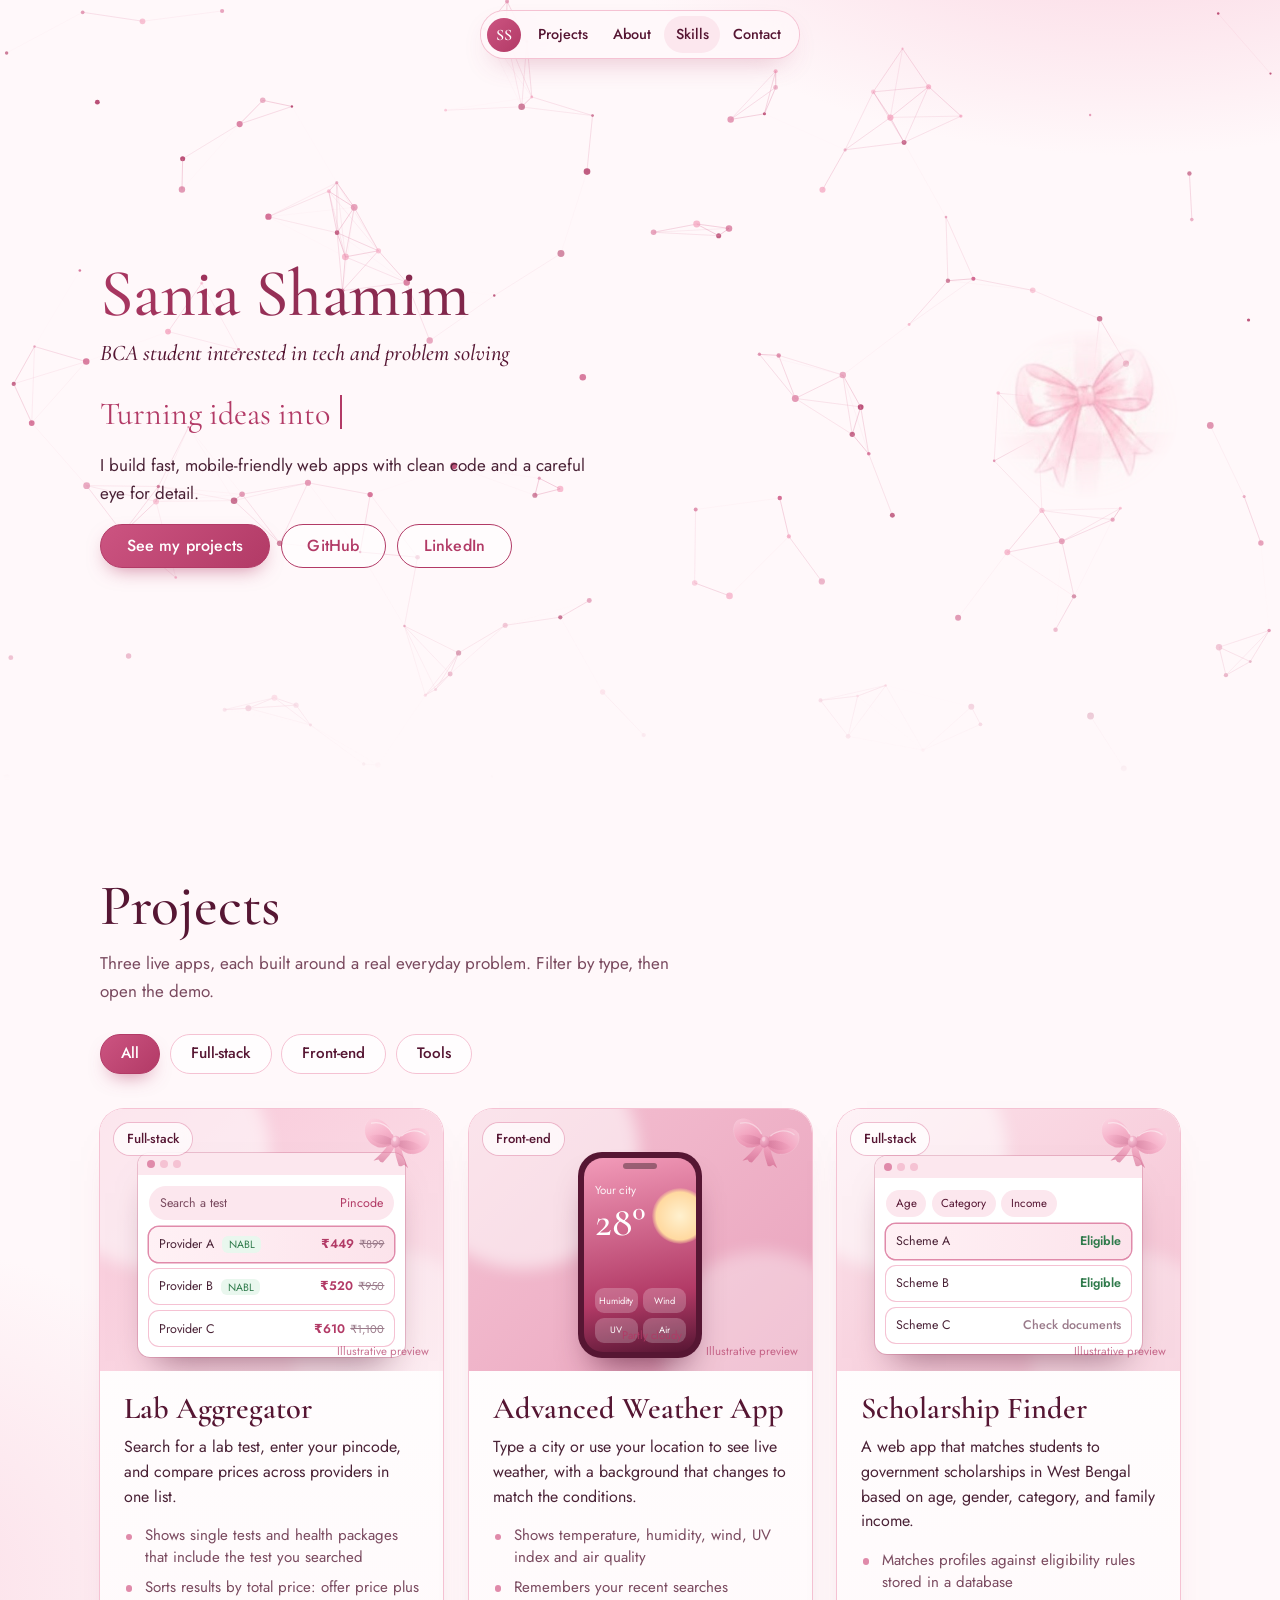
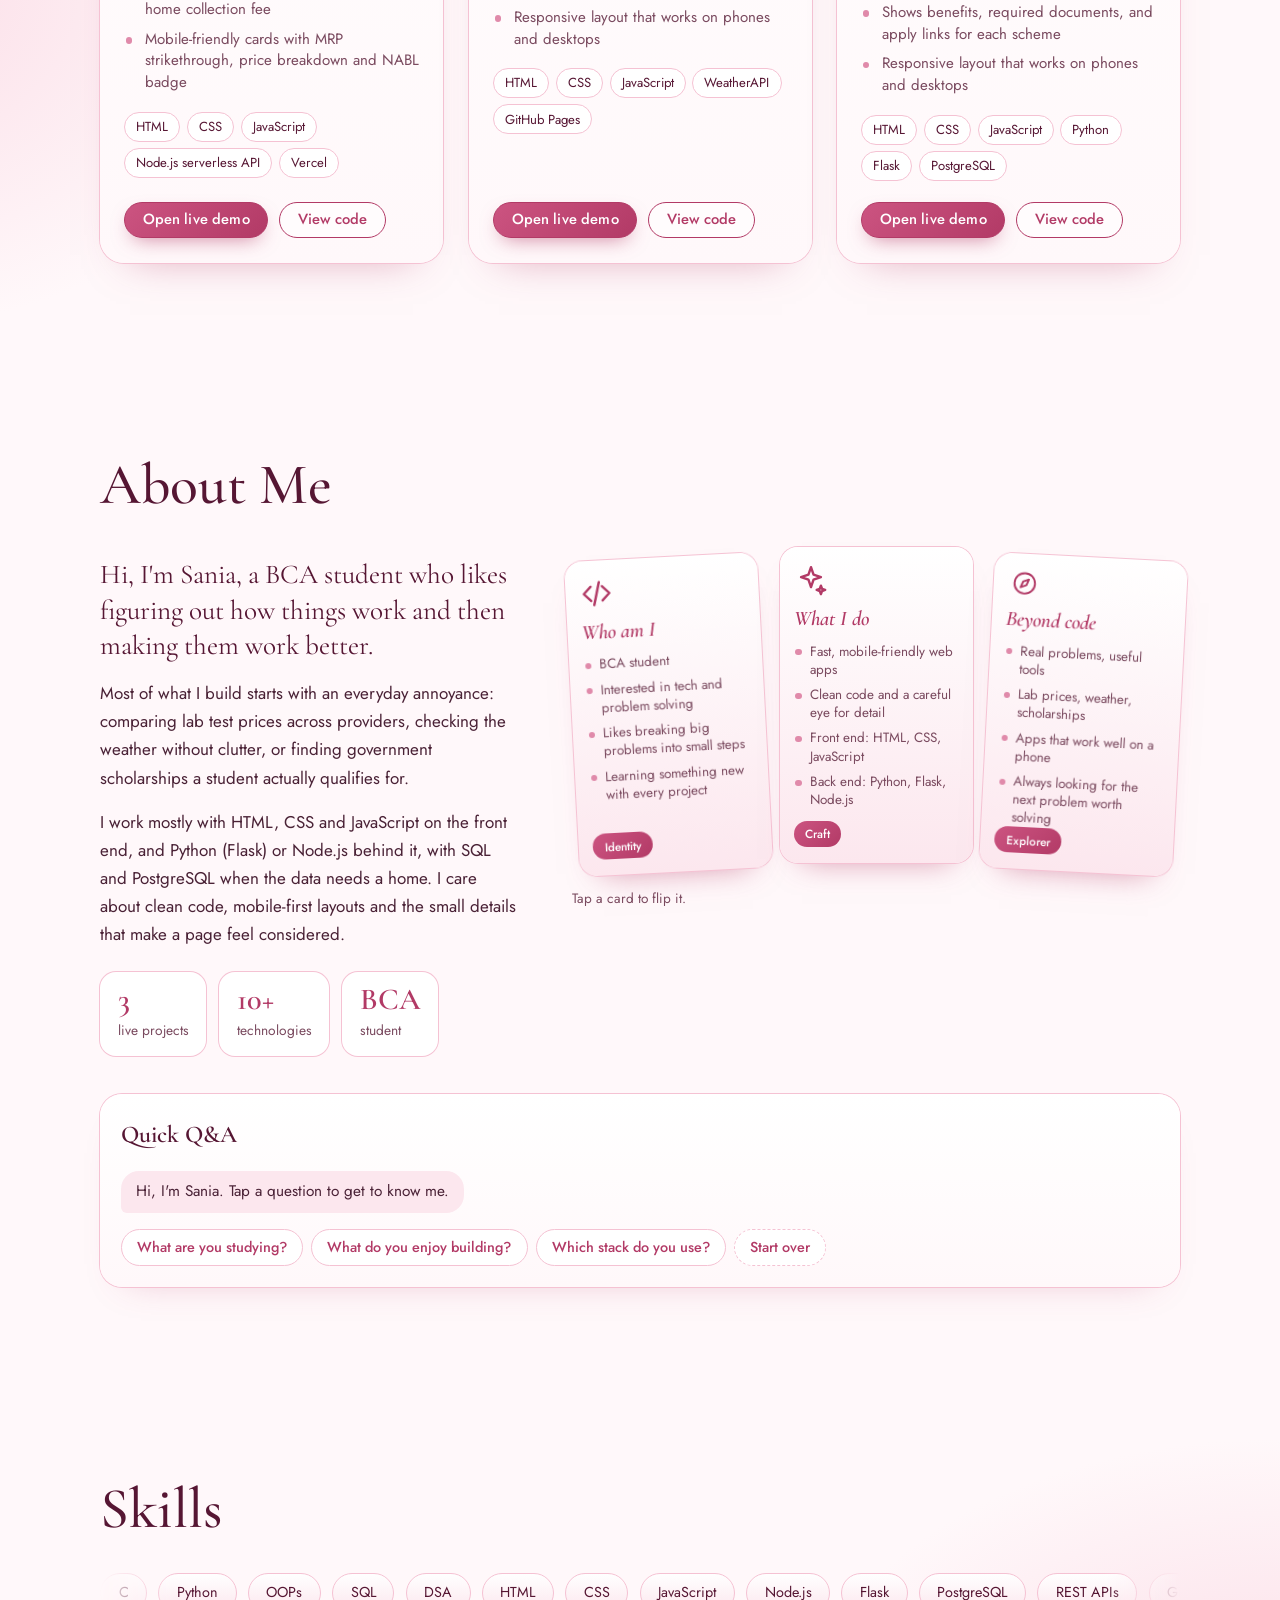
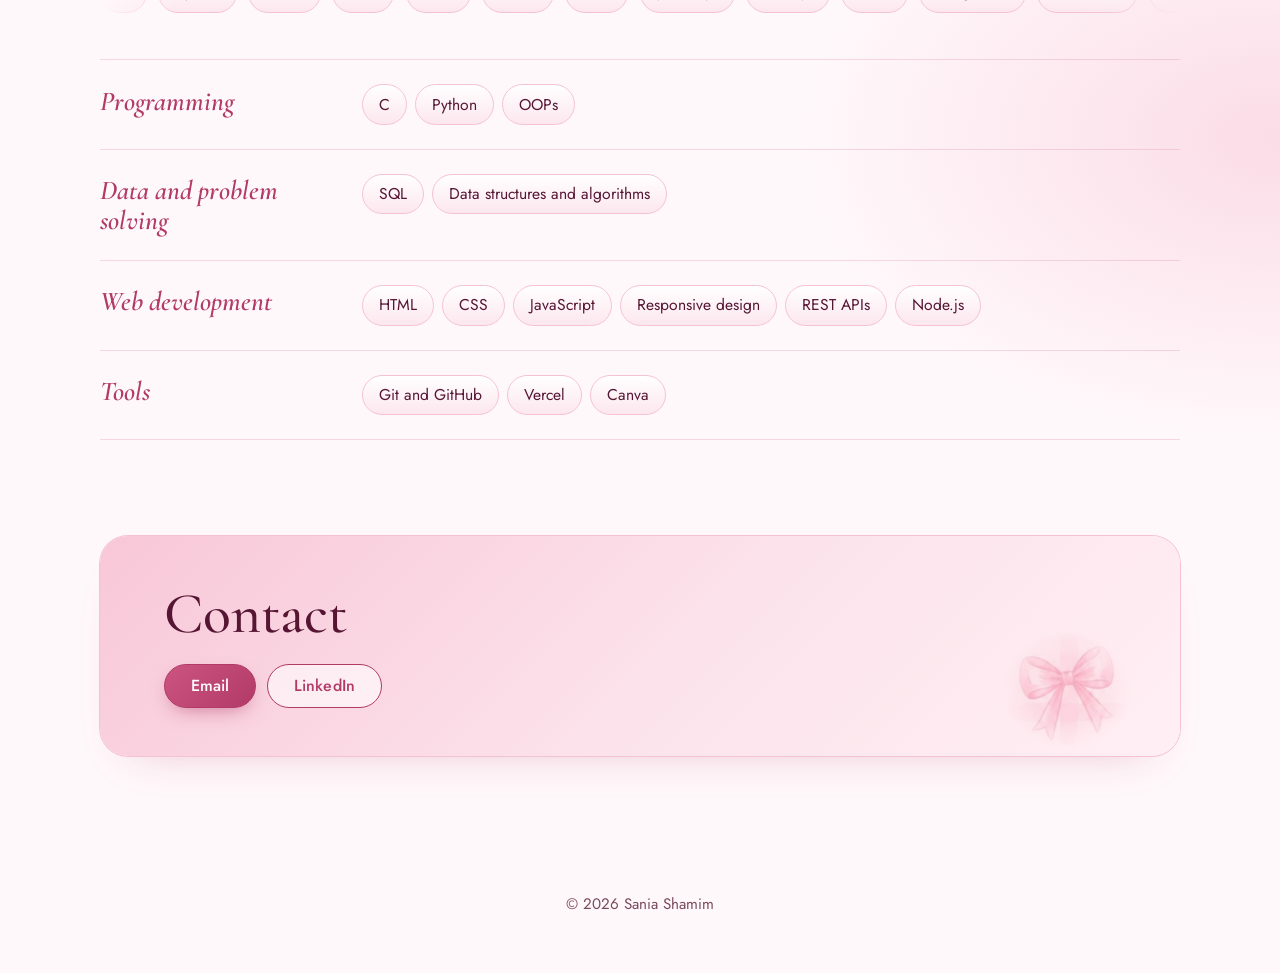
==== index.html @ a65aeb8a "Rename index-7.html to index.html" ====
<!DOCTYPE html>
<html lang="en">
<head>
<meta charset="utf-8">
<meta name="viewport" content="width=device-width, initial-scale=1">
<title>Sania Shamim | BCA Student</title>
<meta name="description" content="Sania Shamim is a BCA student interested in tech and problem solving. See her live projects: a lab price comparison app, a weather app and a scholarship finder.">
<meta name="theme-color" content="#FCE7EE">
<link rel="icon" href="data:image/svg+xml,<svg xmlns=%22http://www.w3.org/2000/svg%22 viewBox=%220 0 100 100%22><text y=%22.9em%22 font-size=%2290%22>🎀</text></svg>">
<link rel="preconnect" href="https://fonts.googleapis.com">
<link rel="preconnect" href="https://fonts.gstatic.com" crossorigin>
<link href="https://fonts.googleapis.com/css2?family=Cormorant+Garamond:ital,wght@0,500;0,600;1,500&family=Jost:wght@400;500&display=swap" rel="stylesheet">
<style>
:root{
  --pearl:#FFF8FA;
  --blush:#FCE7EE;
  --petal:#F5C2D3;
  --rose:#E08AAA;
  --berry:#B23A66;
  --mulberry:#561633;
  --ink:#4A2236;
  --muted:#7A4A5F;
  --serif:"Cormorant Garamond","Playfair Display",Georgia,serif;
  --sans:"Jost","Segoe UI",system-ui,-apple-system,sans-serif;
  color-scheme:light;
}
*{box-sizing:border-box;margin:0;padding:0}
html{scroll-behavior:smooth}
body{
  font-family:var(--sans);
  font-size:1.0625rem;
  line-height:1.65;
  color:var(--ink);
  background:
    radial-gradient(900px 520px at 88% -4%, #F9CCDB 0%, transparent 62%),
    radial-gradient(760px 560px at -12% 38%, #FBDCE6 0%, transparent 62%),
    radial-gradient(800px 500px at 100% 80%, #FBDCE6 0%, transparent 60%),
    var(--pearl);
  overflow-x:hidden;
}
a{color:var(--berry)}
:focus-visible{outline:3px solid var(--berry);outline-offset:3px;border-radius:6px}
.wrap{width:min(1080px,100% - 2.5rem);margin-inline:auto}
.skip{position:absolute;left:-999px;top:0;background:var(--mulberry);color:#fff;padding:.6rem 1rem;z-index:10}
.skip:focus{left:1rem;top:1rem}

/* ---------- Hero ---------- */
.hero{position:relative;padding:clamp(1.4rem,4vw,2.6rem) 0 clamp(1.2rem,3.5vw,2.2rem);overflow:hidden}
.hero-grid{position:relative;z-index:1;display:grid;grid-template-columns:1fr auto;gap:1rem;align-items:center}
.name{
  font-family:var(--serif);
  font-weight:500;
  font-size:clamp(2.3rem,7.5vw,4.2rem);
  line-height:1;
  letter-spacing:-.01em;
  text-wrap:balance;
  color:var(--berry);
}
@supports ((-webkit-background-clip:text) or (background-clip:text)){
  .name{
    background:linear-gradient(100deg,var(--berry) 0%,var(--berry) 36%,#F29BB9 44%,#FFF1CF 50%,#F29BB9 56%,var(--berry) 64%,var(--mulberry) 100%);
    background-size:260% 100%;
    background-position:110% 0;
    -webkit-background-clip:text;background-clip:text;
    -webkit-text-fill-color:transparent;color:transparent;
    animation:sweep 7s ease-in-out 600ms infinite;
  }
}
@keyframes sweep{
  0%{background-position:110% 0}
  45%,100%{background-position:-10% 0}
}
.role{
  font-family:var(--serif);
  font-style:italic;
  font-weight:500;
  font-size:clamp(1.05rem,2.4vw,1.4rem);
  color:var(--mulberry);
  margin-top:.5rem;
}
.lead{max-width:32rem;margin-top:.6rem;color:var(--ink)}
.actions{display:flex;flex-wrap:wrap;gap:.7rem;margin-top:1.1rem}
.btn{
  position:relative;overflow:hidden;isolation:isolate;
  display:inline-flex;align-items:center;justify-content:center;
  padding:.8rem 1.6rem;border-radius:999px;
  font:500 1rem/1 var(--sans);letter-spacing:.01em;text-decoration:none;
  border:1.5px solid var(--berry);
  transition:transform .2s ease,box-shadow .2s ease,background-color .2s ease;
}
.btn-fill{background:linear-gradient(135deg,#CC5481,#B23A66);color:#fff;box-shadow:0 8px 20px -8px rgba(178,58,102,.65)}
.btn-line{background:rgba(255,255,255,.6);color:var(--berry)}
.btn::after{
  content:"";position:absolute;inset:0;z-index:-1;
  background:linear-gradient(100deg,transparent 30%,rgba(255,255,255,.65) 50%,transparent 70%);
  transform:translateX(-120%);
}
.btn:hover{transform:translateY(-2px)}
.btn:hover::after{transform:translateX(120%);transition:transform .8s ease}
.btn-line:hover{background:#fff}

.hero-bow{display:grid;place-items:center}
.bow-img{display:block;width:clamp(84px,17vw,190px);height:auto;mix-blend-mode:multiply;-webkit-mask-image:radial-gradient(ellipse 50% 50% at 50% 50%,#000 58%,transparent 100%);mask-image:radial-gradient(ellipse 50% 50% at 50% 50%,#000 58%,transparent 100%)}



/* ---------- Sections ---------- */
.sec{padding:clamp(3.5rem,8vw,6rem) 0}
.sec-title{
  font-family:var(--serif);font-weight:500;
  font-size:clamp(2.4rem,5.5vw,3.6rem);line-height:1.05;color:var(--mulberry);
}
.sec-intro{max-width:36rem;margin-top:.8rem;color:var(--muted)}

/* ---------- Projects ---------- */
.projects{display:grid;gap:4.5rem;margin-top:4rem}
.project{
  position:relative;
  padding:clamp(1.8rem,4vw,2.8rem) clamp(1.4rem,4vw,3.2rem) clamp(1.8rem,4vw,2.8rem);
  background:linear-gradient(180deg,#fff 0%,var(--pearl) 100%);
  border-radius:22px;
  box-shadow:0 0 0 1px var(--petal),0 18px 36px -28px rgba(178,58,102,.3);
  display:grid;grid-template-columns:1fr 1.1fr;gap:2rem clamp(1.5rem,4vw,3.5rem);
}
.project h3{font-family:var(--serif);font-weight:600;font-size:clamp(1.9rem,4vw,2.6rem);line-height:1.05;color:var(--mulberry)}
.project .what{margin-top:.9rem}
.project ul{list-style:none;display:grid;gap:.65rem}
.project li{position:relative;padding-left:1.7rem}
.project li::before{
  content:"";position:absolute;left:.3rem;top:.72em;width:.45rem;height:.45rem;border-radius:50%;
  background:var(--rose);
}
.chips{display:flex;flex-wrap:wrap;gap:.5rem}
.chip{
  padding:.28rem .85rem;border-radius:999px;font-size:.9rem;color:var(--mulberry);
  background:#fff;border:1px solid var(--petal);
}
.built{margin-top:1.4rem}
.built p{font-family:var(--serif);font-style:italic;font-size:1.2rem;color:var(--berry);margin-bottom:.5rem}
.links{display:flex;flex-wrap:wrap;gap:.7rem;margin-top:1.5rem}
.links .btn{padding:.65rem 1.3rem;font-size:.95rem}

/* ---------- Skills ---------- */
.skills{margin-top:2.6rem;border-top:1px solid rgba(224,138,170,.3)}
.skill-row{
  display:grid;grid-template-columns:minmax(150px,230px) 1fr;gap:.8rem 2rem;align-items:baseline;
  padding:1.5rem 0;border-bottom:1px solid rgba(224,138,170,.3);
}
.skill-row h3{font-family:var(--serif);font-style:italic;font-weight:600;font-size:1.7rem;color:var(--berry);line-height:1.1}
.skill-row .chip{
  background:linear-gradient(180deg,#fff,var(--blush));
  border-color:var(--petal);padding:.4rem 1rem;font-size:.98rem;
}

/* ---------- Contact ---------- */
.contact{
  position:relative;overflow:hidden;text-align:left;
  padding:clamp(1.8rem,5vw,3rem) clamp(1.4rem,5vw,4rem);
  border-radius:28px;
  background:linear-gradient(135deg,#F8C7D8 0%,#FCE3EB 55%,#FFEFF4 100%);
  box-shadow:0 0 0 1px var(--petal),0 22px 44px -34px rgba(178,58,102,.4);
}
.contact p{max-width:34rem;margin-top:.9rem;color:var(--ink)}
.contact .actions{margin-top:1.2rem}
.contact-bow{position:absolute;right:clamp(.6rem,4vw,3rem);bottom:.4rem;width:clamp(70px,12vw,130px);height:auto;mix-blend-mode:multiply;opacity:.9;pointer-events:none;-webkit-mask-image:radial-gradient(ellipse 50% 50% at 50% 50%,#000 58%,transparent 100%);mask-image:radial-gradient(ellipse 50% 50% at 50% 50%,#000 58%,transparent 100%)}
.contact > *:not(.contact-bow){position:relative;z-index:1}

footer{padding:2.5rem 0 3.5rem;text-align:center;color:var(--muted);font-size:.95rem}

/* ---------- Responsive ---------- */
@media (max-width:820px){
  .bow-img{display:block;width:clamp(84px,17vw,190px);height:auto;mix-blend-mode:multiply;-webkit-mask-image:radial-gradient(ellipse 50% 50% at 50% 50%,#000 58%,transparent 100%);mask-image:radial-gradient(ellipse 50% 50% at 50% 50%,#000 58%,transparent 100%)}
  .project{grid-template-columns:1fr}
  .skill-row{grid-template-columns:1fr}
}

@media (prefers-reduced-motion:reduce){
  html{scroll-behavior:auto}
  .name{animation:none;background-position:-10% 0}
    .btn,.btn::after{transition:none}
}

/* =====================================================
   Visual layer: nav, particles, project gallery, about
   ===================================================== */
body{position:relative}
header,main,footer{position:relative;z-index:1}
.glow{position:fixed;left:0;top:0;width:360px;height:360px;margin:-180px 0 0 -180px;border-radius:50%;pointer-events:none;z-index:0;opacity:0;transition:opacity .4s;background:radial-gradient(circle,rgba(224,138,170,.30),transparent 65%);will-change:transform}

/* nav */
.nav{position:fixed;top:.7rem;left:0;right:0;margin-inline:auto;width:max-content;max-width:calc(100% - 1rem);z-index:30;display:flex;align-items:center;gap:.15rem;padding:.3rem .4rem;border-radius:999px;background:rgba(255,248,250,.78);-webkit-backdrop-filter:blur(14px);backdrop-filter:blur(14px);box-shadow:0 0 0 1px var(--petal),0 12px 30px -14px rgba(178,58,102,.45)}
.nav .mono{width:34px;height:34px;margin-right:.2rem;border-radius:50%;display:grid;place-items:center;font:600 1rem/1 var(--serif);letter-spacing:.02em;color:#fff;text-decoration:none;background:linear-gradient(135deg,#CC5481,#B23A66);animation:ring 3.2s ease-in-out infinite}
.nav .l{padding:.42rem .7rem;border-radius:999px;color:var(--mulberry);text-decoration:none;font-size:.9rem;font-weight:500;transition:background-color .2s}
.nav .l:hover,.nav .l.on{background:var(--blush)}
@keyframes ring{0%,100%{box-shadow:0 0 0 0 rgba(224,138,170,.55)}50%{box-shadow:0 0 0 7px rgba(224,138,170,0)}}
@media (max-width:420px){.nav .l{padding:.4rem .5rem;font-size:.82rem}}

/* hero */
.hero{min-height:min(90svh,780px);display:flex;align-items:center;padding-top:5.2rem}
.hero .hero-grid{width:min(1080px,100% - 2.5rem)}
#fx{position:absolute;inset:0;width:100%;height:100%;z-index:0;-webkit-mask-image:linear-gradient(#000 72%,transparent);mask-image:linear-gradient(#000 72%,transparent)}
.typer{font-family:var(--serif);font-size:clamp(1.35rem,3.6vw,2rem);color:var(--berry);margin-top:1rem;min-height:1.5em}
.typer b{font-weight:600;color:var(--mulberry)}
.caret{display:inline-block;width:2px;height:1.05em;margin-left:3px;vertical-align:-.15em;background:var(--berry);animation:blink 1s steps(1) infinite}
@keyframes blink{50%{opacity:0}}

/* reveal on scroll (only when JS is running) */
.js .reveal{opacity:0;translate:0 26px;transition:opacity .8s ease,translate .8s cubic-bezier(.2,.8,.2,1)}
.js .reveal.in{opacity:1;translate:0 0}

/* ---------- Project gallery ---------- */
.filters{display:flex;flex-wrap:wrap;gap:.6rem;margin-top:1.8rem}
.fbtn{font:500 .95rem/1 var(--sans);padding:.7rem 1.25rem;border-radius:999px;border:1.5px solid var(--petal);background:rgba(255,255,255,.72);color:var(--mulberry);cursor:pointer;transition:transform .2s,background-color .2s,box-shadow .2s}
.fbtn:hover{background:#fff;transform:translateY(-1px)}
.fbtn.on{background:linear-gradient(135deg,#CC5481,#B23A66);border-color:var(--berry);color:#fff;box-shadow:0 10px 20px -10px rgba(178,58,102,.7)}
.projects{display:grid;grid-template-columns:repeat(auto-fill,minmax(min(100%,310px),1fr));gap:1.6rem;margin-top:2.2rem}
.pcard{position:relative;display:flex;flex-direction:column;overflow:hidden;border-radius:24px;background:linear-gradient(180deg,#fff,var(--pearl));box-shadow:0 0 0 1px var(--petal),0 22px 40px -30px rgba(178,58,102,.5);transform:perspective(1100px) rotateX(var(--rx,0deg)) rotateY(var(--ry,0deg));transition:transform .25s ease,box-shadow .3s ease}
.pcard[hidden]{display:none}
.pcard.pop{animation:pop .5s cubic-bezier(.2,.8,.2,1)}
@keyframes pop{from{opacity:0;scale:.94}to{opacity:1;scale:1}}
.pcard:hover{box-shadow:0 0 0 1.5px var(--rose),0 30px 50px -28px rgba(178,58,102,.6)}
.pcard::before{content:"";position:absolute;inset:0;z-index:2;pointer-events:none;border-radius:inherit;opacity:0;transition:opacity .3s;background:radial-gradient(420px circle at var(--mx,50%) var(--my,30%),rgba(255,255,255,.55),transparent 55%)}
.pcard:hover::before{opacity:1}

.pv{position:relative;height:262px;padding-top:1.9rem;display:grid;place-items:center;overflow:hidden;isolation:isolate}
.pv::before,.pv::after{content:"";position:absolute;border-radius:50%;filter:blur(8px);z-index:-1}
.pv::before{width:230px;height:230px;left:-60px;top:-70px;background:rgba(255,255,255,.55)}
.pv::after{width:200px;height:200px;right:-50px;bottom:-80px;background:rgba(255,255,255,.35)}
.pv-lab{background:linear-gradient(135deg,#F8C7D8,#FCE3EB)}
.pv-wx{background:linear-gradient(135deg,#F5C2D3,#E9A3BD)}
.pv-sch{background:linear-gradient(135deg,#FCE3EB,#F5C2D3)}
.pv .tag{position:absolute;left:.9rem;top:.9rem;z-index:3;padding:.3rem .8rem;border-radius:999px;font-size:.82rem;font-weight:500;color:var(--mulberry);background:rgba(255,255,255,.7);-webkit-backdrop-filter:blur(6px);backdrop-filter:blur(6px);box-shadow:0 0 0 1px rgba(224,138,170,.5)}
.pv small{position:absolute;right:.9rem;bottom:.6rem;font-size:.72rem;color:var(--berry);opacity:.7}
.pbow{position:absolute;right:.6rem;top:.4rem;width:74px;height:50px;opacity:.55;rotate:12deg;z-index:0}
.pcard .shot,.pcard .phone{transition:transform .5s cubic-bezier(.2,.8,.2,1)}
.pcard:hover .shot,.pcard:hover .phone{transform:translateY(-8px) rotate(-1.2deg) scale(1.03)}

/* browser mock */
.shot{width:min(78%,300px);border-radius:12px;background:#fff;overflow:hidden;font-size:.78rem;color:var(--ink);box-shadow:0 0 0 1px rgba(178,58,102,.25),0 22px 34px -18px rgba(86,22,51,.55)}
.shot .bar{display:flex;gap:5px;padding:.45rem .6rem;background:var(--blush)}
.shot .bar i{width:8px;height:8px;border-radius:50%;background:var(--petal)}
.shot .bar i:first-child{background:var(--rose)}
.shot .body{display:grid;gap:.45rem;padding:.7rem}
.sp{display:flex;justify-content:space-between;gap:.5rem;padding:.4rem .7rem;border-radius:999px;background:var(--blush);color:var(--muted)}
.sp em{font-style:normal;color:var(--berry)}
.row{display:flex;justify-content:space-between;align-items:center;gap:.5rem;padding:.45rem .6rem;border-radius:10px;box-shadow:0 0 0 1px var(--petal)}
.row.best{background:linear-gradient(90deg,#FFF1F5,#FCE3EB);box-shadow:0 0 0 1.5px var(--rose)}
.row u{margin-left:.3rem;padding:.05rem .4rem;border-radius:6px;font-size:.66rem;text-decoration:none;background:#E9F7EE;color:#2F7A4B}
.row b{font-weight:600;color:var(--berry)}
.row b s{margin-left:.35rem;font-weight:400;font-size:.7rem;color:#9a7a8a}
.row b.ok{color:#2F7A4B}.row b.no{color:#9a7a8a;font-weight:500}
.fl{display:flex;gap:.35rem;flex-wrap:wrap}
.fl span{padding:.25rem .6rem;border-radius:999px;background:var(--blush);color:var(--mulberry);font-size:.72rem}

/* phone mock */
.phone{width:124px;height:206px;border-radius:24px;padding:6px;background:var(--mulberry);box-shadow:0 22px 34px -16px rgba(86,22,51,.7)}
.phone .scr{position:relative;height:100%;border-radius:19px;overflow:hidden;padding:1.1rem .65rem .6rem;color:#fff;background:linear-gradient(170deg,#F29BB9,#B23A66 70%,#561633);display:flex;flex-direction:column}
.phone .scr::before{content:"";position:absolute;left:50%;top:5px;translate:-50% 0;width:34px;height:6px;border-radius:6px;background:rgba(0,0,0,.35)}
.phone .city{font-size:.72rem;opacity:.9;margin-top:.3rem}
.phone .t{font:500 2.6rem/1 var(--serif);margin-top:.15rem}
.phone .t small{display:block;margin-top:.15rem;font:400 .7rem var(--sans);opacity:.9}
.phone .wxg{margin-top:auto;display:grid;grid-template-columns:1fr 1fr;gap:.3rem}
.phone .wxg span{padding:.3rem .2rem;border-radius:9px;font-size:.58rem;white-space:nowrap;background:rgba(255,255,255,.22);text-align:center}
.sun{position:absolute;right:-12px;top:30px;width:56px;height:56px;border-radius:50%;background:radial-gradient(circle,#FFF1CF,#FFD9A0 60%,transparent 72%);animation:float 5s ease-in-out infinite}
@keyframes float{50%{translate:0 -6px}}

.pb{display:flex;flex-direction:column;flex:1;padding:1.4rem 1.5rem 1.6rem;position:relative;z-index:1}
.pb h3{font-family:var(--serif);font-weight:600;font-size:1.9rem;line-height:1.05;color:var(--mulberry)}
.pb .what{margin-top:.6rem;color:var(--ink);font-size:1rem;line-height:1.55}
.pb ul{list-style:none;display:grid;gap:.5rem;margin-top:1rem;font-size:.94rem;color:var(--muted);line-height:1.45}
.pb li{position:relative;padding-left:1.3rem}
.pb li::before{content:"";position:absolute;left:.1rem;top:.55em;width:.42rem;height:.42rem;border-radius:50%;background:var(--rose)}
.pb .chips{margin-top:1.1rem;gap:.4rem}
.pb .chip{font-size:.82rem;padding:.2rem .7rem}
.pb .links{margin-top:auto;padding-top:1.3rem}
.pb .links .btn{padding:.6rem 1.1rem;font-size:.92rem}

/* ---------- About ---------- */
.about-grid{display:grid;grid-template-columns:minmax(0,.9fr) minmax(0,1.3fr);gap:2.5rem clamp(1.5rem,4vw,3.5rem);margin-top:2.6rem;align-items:start}
.about-grid>*{min-width:0}
.bio p{margin-top:1rem}
.bio p:first-child{margin-top:0;font-family:var(--serif);font-size:clamp(1.35rem,2.6vw,1.7rem);line-height:1.3;color:var(--mulberry)}
.stats{display:flex;flex-wrap:wrap;gap:.8rem;margin-top:1.5rem}
.stat{padding:.8rem 1.1rem;border-radius:16px;background:#fff;box-shadow:0 0 0 1px var(--petal)}
.stat b{display:block;font:600 1.9rem/1 var(--serif);color:var(--berry)}
.stat span{font-size:.86rem;color:var(--muted)}
.deck{display:grid;grid-template-columns:repeat(3,1fr);gap:.9rem}
.fcard{position:relative;aspect-ratio:3/4.9;padding:0;border:0;background:none;cursor:pointer;font:inherit;color:inherit;text-align:left;transition:transform .35s cubic-bezier(.2,.8,.2,1)}
.fcard:nth-child(1){rotate:-3deg}.fcard:nth-child(3){rotate:3deg}.fcard:nth-child(2){translate:0 -10px}
.fcard:hover{transform:translateY(-6px)}
.fi{position:absolute;inset:0;transform-style:preserve-3d;transition:transform .7s cubic-bezier(.2,.8,.2,1)}
.fcard.flip .fi{transform:rotateY(180deg)}
.ff,.fb{position:absolute;inset:0;display:flex;flex-direction:column;padding:1rem .9rem;border-radius:18px;-webkit-backface-visibility:hidden;backface-visibility:hidden;background:linear-gradient(180deg,#fff,var(--blush));box-shadow:0 0 0 1px var(--petal),0 18px 30px -22px rgba(178,58,102,.6)}
.fb{transform:rotateY(180deg);background:linear-gradient(160deg,#FCE3EB,#F5C2D3)}
.ff svg{width:34px;height:34px;fill:none;stroke:var(--berry);stroke-width:1.7;stroke-linecap:round;stroke-linejoin:round}
.ff h3,.fb h3{font-family:var(--serif);font-style:italic;font-weight:600;font-size:1.3rem;line-height:1.1;color:var(--berry);margin-top:.7rem}
.ff p,.fb p{margin-top:.5rem;font-size:.84rem;line-height:1.4;color:var(--muted)}
.fb p{color:var(--ink);font-size:.86rem}
.ff .pill{margin-top:auto;align-self:flex-start;padding:.2rem .7rem;border-radius:999px;font-size:.74rem;font-weight:500;color:#fff;background:linear-gradient(135deg,#CC5481,#B23A66)}
.fl2{list-style:none;display:grid;gap:.45rem;margin-top:.7rem;font-size:.84rem;line-height:1.35;color:var(--muted)}
.fl2 li{position:relative;padding-left:1rem}
.fl2 li::before{content:"";position:absolute;left:.1rem;top:.5em;width:.38rem;height:.38rem;border-radius:50%;background:var(--rose)}
.fcard .fb{overflow:auto}
.hint{margin-top:.9rem;font-size:.85rem;color:var(--muted)}

.chat{margin-top:2.4rem;padding:1.3rem;border-radius:22px;background:linear-gradient(180deg,#fff,var(--pearl));box-shadow:0 0 0 1px var(--petal),0 18px 36px -28px rgba(178,58,102,.35)}
.chat h3{font-family:var(--serif);font-weight:600;font-size:1.5rem;color:var(--mulberry)}
.log{display:grid;gap:.6rem;margin-top:1rem}
.b{max-width:88%;padding:.6rem .95rem;border-radius:18px;font-size:.96rem;line-height:1.5;animation:pop .35s ease}
.b.bot{justify-self:start;border-bottom-left-radius:6px;background:var(--blush);color:var(--ink)}
.b.me{justify-self:end;border-bottom-right-radius:6px;color:#fff;background:linear-gradient(135deg,#CC5481,#B23A66)}
.dots i{display:inline-block;width:6px;height:6px;margin:0 2px;border-radius:50%;background:var(--berry);animation:dot 1s infinite}
.dots i:nth-child(2){animation-delay:.15s}.dots i:nth-child(3){animation-delay:.3s}
@keyframes dot{50%{translate:0 -4px;opacity:.4}}
.qs{display:flex;flex-wrap:wrap;gap:.5rem;margin-top:1rem}
.q{font:500 .9rem/1.2 var(--sans);padding:.55rem .95rem;border-radius:999px;border:1.5px solid var(--petal);background:#fff;color:var(--berry);cursor:pointer;transition:background-color .2s}
.q:hover:not(:disabled){background:var(--blush)}
.q:disabled{opacity:.45;cursor:default}
.q.reset{border-style:dashed}

/* skills marquee */
.marquee{overflow:hidden;margin-top:1.8rem;padding:.3rem 0;-webkit-mask-image:linear-gradient(90deg,transparent,#000 7%,#000 93%,transparent);mask-image:linear-gradient(90deg,transparent,#000 7%,#000 93%,transparent)}
.track{display:flex;width:max-content;animation:marq 40s linear infinite}
.track .chip{margin-right:.7rem;padding:.45rem 1.1rem;background:linear-gradient(180deg,#fff,var(--blush));white-space:nowrap}
.marquee:hover .track{animation-play-state:paused}
@keyframes marq{to{transform:translateX(-50%)}}

@media (max-width:820px){
  .about-grid{grid-template-columns:1fr}
  .deck{display:flex;overflow-x:auto;scroll-snap-type:x mandatory;gap:1rem;padding:1rem .4rem 1.4rem;margin:0 -.4rem}
  .fcard{flex:0 0 min(62vw,240px);scroll-snap-align:center}
  .pv{height:246px}
}
@media (prefers-reduced-motion:reduce){
  .track,.nav .mono,.caret,.sun,.dots i{animation:none}
  .marquee{overflow:visible}.track{flex-wrap:wrap;width:auto}
  .js .reveal{opacity:1;translate:none;transition:none}
  .pcard,.pcard .shot,.pcard .phone,.fi{transition:none}
}
</style>
<script>document.documentElement.className+=" js"</script>
</head>
<body>

<!-- Shared SVG art: bow and sparkle -->
<svg width="0" height="0" style="position:absolute" aria-hidden="true" focusable="false">
  <defs>
    <linearGradient id="loopg" x1="0" y1="0" x2="1" y2="1">
      <stop offset="0" stop-color="#FFDCE8"/>
      <stop offset=".5" stop-color="#F59BBB"/>
      <stop offset="1" stop-color="#D4608A"/>
    </linearGradient>
    <linearGradient id="underg" x1="0" y1="0" x2="1" y2="0">
      <stop offset="0" stop-color="#C94F7C" stop-opacity=".05"/>
      <stop offset="1" stop-color="#A83160" stop-opacity=".55"/>
    </linearGradient>
    <linearGradient id="tailg" x1="0" y1="0" x2="0" y2="1">
      <stop offset="0" stop-color="#F59BBB"/>
      <stop offset="1" stop-color="#C94F7C"/>
    </linearGradient>
    <radialGradient id="knotg" cx=".35" cy=".3" r=".9">
      <stop offset="0" stop-color="#FFC4D8"/>
      <stop offset="1" stop-color="#C2467A"/>
    </radialGradient>
    <g id="bow-half">
      <path d="M57 46L49 48C45 59 38 69 30 80L38 76L45 82C52 70 58 60 60 50Z" fill="url(#tailg)"/>
      <path d="M58 40C49 14 20 2 8 15C-2 27 8 54 31 56C44 57 53 48 58 44Z" fill="url(#loopg)"/>
      <path d="M58 41C46 33 28 33 15 41C26 52 45 52 58 44Z" fill="url(#underg)"/>
      <path d="M52 29C43 17 27 12 14 19" fill="none" stroke="#fff" stroke-opacity=".75" stroke-width="2.2" stroke-linecap="round"/>
      <path d="M8 15C-2 27 8 54 31 56" fill="none" stroke="#fff" stroke-opacity=".35" stroke-width="1"/>
    </g>
    <symbol id="bow" viewBox="-2 -4 124 84">
      <use href="#bow-half"/>
      <use href="#bow-half" transform="matrix(-1 0 0 1 120 0)"/>
      <ellipse cx="60" cy="41" rx="8" ry="10" fill="url(#knotg)"/>
      <ellipse cx="57.5" cy="37" rx="2.8" ry="4" fill="#fff" fill-opacity=".5"/>
    </symbol>
  </defs>
</svg>

<a class="skip" href="#projects">Skip to projects</a>
<div class="glow" aria-hidden="true"></div>
<nav class="nav" aria-label="Sections">
  <a class="mono" href="#top" aria-label="Back to top">SS</a>
  <a class="l" href="#projects">Projects</a>
  <a class="l" href="#about">About</a>
  <a class="l" href="#skills">Skills</a>
  <a class="l" href="#contact">Contact</a>
</nav>

<header class="hero" id="top">
  <canvas id="fx" aria-hidden="true"></canvas>
  <div class="wrap hero-grid">
    <div class="hero-text">
      <h1 class="name">Sania Shamim</h1>
      <p class="role">BCA student interested in tech and problem solving</p>
      <p class="typer" aria-hidden="true">Turning ideas into <b id="type">web apps</b><span class="caret"></span></p>
      <p class="lead">I build fast, mobile-friendly web apps with clean code and a careful eye for detail.</p>
      <div class="actions">
        <a class="btn btn-fill" href="#projects">See my projects</a>
        <a class="btn btn-line" href="https://github.com/saniashamim98311-cyber">GitHub</a>
        <a class="btn btn-line" href="https://www.linkedin.com/in/sania-shamim-856867389">LinkedIn</a>
      </div>
    </div>
    <div class="hero-bow" aria-hidden="true">
      <img class="bow-img" src="[data-uri]" alt="">
    </div>
  </div>
</header>

<main>
  <section class="sec" id="projects" aria-labelledby="projects-h">
    <div class="wrap">
      <h2 class="sec-title reveal" id="projects-h">Projects</h2>
      <p class="sec-intro reveal">Three live apps, each built around a real everyday problem. Filter by type, then open the demo.</p>

      <div class="filters reveal" role="group" aria-label="Filter projects">
        <button class="fbtn on" type="button" data-f="all" aria-pressed="true">All</button>
        <button class="fbtn" type="button" data-f="fullstack" aria-pressed="false">Full-stack</button>
        <button class="fbtn" type="button" data-f="frontend" aria-pressed="false">Front-end</button>
        <button class="fbtn" type="button" data-f="tool" aria-pressed="false">Tools</button>
      </div>

      <div class="projects">

        <article class="pcard reveal" data-cat="fullstack tool">
          <div class="pv pv-lab">
            <svg class="pbow" aria-hidden="true"><use href="#bow"/></svg>
            <span class="tag">Full-stack</span>
            <figure class="shot" aria-hidden="true">
              <div class="bar"><i></i><i></i><i></i></div>
              <div class="body">
                <div class="sp"><span>Search a test</span><em>Pincode</em></div>
                <div class="row best"><span>Provider A <u>NABL</u></span><b>&#8377;449<s>&#8377;899</s></b></div>
                <div class="row"><span>Provider B <u>NABL</u></span><b>&#8377;520<s>&#8377;950</s></b></div>
                <div class="row"><span>Provider C</span><b>&#8377;610<s>&#8377;1,100</s></b></div>
              </div>
            </figure>
            <small>Illustrative preview</small>
          </div>
          <div class="pb">
            <h3>Lab Aggregator</h3>
            <p class="what">Search for a lab test, enter your pincode, and compare prices across providers in one list.</p>
            <ul>
              <li>Shows single tests and health packages that include the test you searched</li>
              <li>Sorts results by total price: offer price plus home collection fee</li>
              <li>Mobile-friendly cards with MRP strikethrough, price breakdown and NABL badge</li>
            </ul>
            <div class="chips">
              <span class="chip">HTML</span><span class="chip">CSS</span><span class="chip">JavaScript</span><span class="chip">Node.js serverless API</span><span class="chip">Vercel</span>
            </div>
            <div class="links">
              <a class="btn btn-fill" href="https://lab-aggregator.vercel.app/" target="_blank" rel="noopener">Open live demo</a>
              <a class="btn btn-line" href="https://github.com/saniashamim98311-cyber/lab-aggregator" target="_blank" rel="noopener">View code</a>
            </div>
          </div>
        </article>

        <article class="pcard reveal" data-cat="frontend">
          <div class="pv pv-wx">
            <svg class="pbow" aria-hidden="true"><use href="#bow"/></svg>
            <span class="tag">Front-end</span>
            <div class="phone" aria-hidden="true">
              <div class="scr">
                <span class="sun"></span>
                <div class="city">Your city</div>
                <div class="t">28&deg;<small>Partly cloudy</small></div>
                <div class="wxg"><span>Humidity</span><span>Wind</span><span>UV</span><span>Air</span></div>
              </div>
            </div>
            <small>Illustrative preview</small>
          </div>
          <div class="pb">
            <h3>Advanced Weather App</h3>
            <p class="what">Type a city or use your location to see live weather, with a background that changes to match the conditions.</p>
            <ul>
              <li>Shows temperature, humidity, wind, UV index and air quality</li>
              <li>Remembers your recent searches</li>
              <li>Responsive layout that works on phones and desktops</li>
            </ul>
            <div class="chips">
              <span class="chip">HTML</span><span class="chip">CSS</span><span class="chip">JavaScript</span><span class="chip">WeatherAPI</span><span class="chip">GitHub Pages</span>
            </div>
            <div class="links">
              <a class="btn btn-fill" href="https://saniashamim98311-cyber.github.io/Weather-app/" target="_blank" rel="noopener">Open live demo</a>
              <a class="btn btn-line" href="https://github.com/saniashamim98311-cyber/Weather-app" target="_blank" rel="noopener">View code</a>
            </div>
          </div>
        </article>

        <article class="pcard reveal" data-cat="fullstack tool">
          <div class="pv pv-sch">
            <svg class="pbow" aria-hidden="true"><use href="#bow"/></svg>
            <span class="tag">Full-stack</span>
            <figure class="shot" aria-hidden="true">
              <div class="bar"><i></i><i></i><i></i></div>
              <div class="body">
                <div class="fl"><span>Age</span><span>Category</span><span>Income</span></div>
                <div class="row best"><span>Scheme A</span><b class="ok">Eligible</b></div>
                <div class="row"><span>Scheme B</span><b class="ok">Eligible</b></div>
                <div class="row"><span>Scheme C</span><b class="no">Check documents</b></div>
              </div>
            </figure>
            <small>Illustrative preview</small>
          </div>
          <div class="pb">
            <h3>Scholarship Finder</h3>
            <p class="what">A web app that matches students to government scholarships in West Bengal based on age, gender, category, and family income.</p>
            <ul>
              <li>Matches profiles against eligibility rules stored in a database</li>
              <li>Shows benefits, required documents, and apply links for each scheme</li>
              <li>Responsive layout that works on phones and desktops</li>
            </ul>
            <div class="chips">
              <span class="chip">HTML</span><span class="chip">CSS</span><span class="chip">JavaScript</span><span class="chip">Python</span><span class="chip">Flask</span><span class="chip">PostgreSQL</span>
            </div>
            <div class="links">
              <a class="btn btn-fill" href="https://scholarship-finder-jl2r.onrender.com" target="_blank" rel="noopener">Open live demo</a>
              <a class="btn btn-line" href="https://github.com/saniashamim98311-cyber/scheme-finder" target="_blank" rel="noopener">View code</a>
            </div>
          </div>
        </article>

      </div>
    </div>
  </section>

  <section class="sec" id="about" aria-labelledby="about-h">
    <div class="wrap">
      <h2 class="sec-title reveal" id="about-h">About Me</h2>
      <div class="about-grid">
        <div class="bio reveal">
          <p>Hi, I'm Sania, a BCA student who likes figuring out how things work and then making them work better.</p>
          <p>Most of what I build starts with an everyday annoyance: comparing lab test prices across providers, checking the weather without clutter, or finding government scholarships a student actually qualifies for.</p>
          <p>I work mostly with HTML, CSS and JavaScript on the front end, and Python (Flask) or Node.js behind it, with SQL and PostgreSQL when the data needs a home. I care about clean code, mobile-first layouts and the small details that make a page feel considered.</p>
          <div class="stats">
            <div class="stat"><b>3</b><span>live projects</span></div>
            <div class="stat"><b>10+</b><span>technologies</span></div>
            <div class="stat"><b>BCA</b><span>student</span></div>
          </div>
        </div>

        <div class="reveal">
          <div class="deck">
            <button class="fcard" type="button" aria-pressed="false">
              <span class="fi">
                <span class="ff"><svg viewBox="0 0 24 24" aria-hidden="true"><path d="M8 7l-5 5 5 5M16 7l5 5-5 5M14 4l-4 16"/></svg><h3>Who am I</h3><ul class="fl2"><li>BCA student</li><li>Interested in tech and problem solving</li><li>Likes breaking big problems into small steps</li><li>Learning something new with every project</li></ul><span class="pill">Identity</span></span>
                <span class="fb"><h3>Identity</h3><p>A BCA student who loves tech and breaking problems down until they make sense. I enjoy understanding how things work, then building something simple and useful from it. Every project teaches me a little more.</p></span>
              </span>
            </button>
            <button class="fcard" type="button" aria-pressed="false">
              <span class="fi">
                <span class="ff"><svg viewBox="0 0 24 24" aria-hidden="true"><path d="M12 3l1.8 5.2L19 10l-5.2 1.8L12 17l-1.8-5.2L5 10l5.2-1.8zM19 16l.8 2.2L22 19l-2.2.8L19 22l-.8-2.2L16 19l2.2-.8z"/></svg><h3>What I do</h3><ul class="fl2"><li>Fast, mobile-friendly web apps</li><li>Clean code and a careful eye for detail</li><li>Front end: HTML, CSS, JavaScript</li><li>Back end: Python, Flask, Node.js</li></ul><span class="pill">Craft</span></span>
                <span class="fb"><h3>Craft</h3><p>Responsive front ends in HTML, CSS and JavaScript, backed by Python, Flask or Node.js. I use SQL and PostgreSQL for data, Git and GitHub for version control, and Vercel to ship it live.</p></span>
              </span>
            </button>
            <button class="fcard" type="button" aria-pressed="false">
              <span class="fi">
                <span class="ff"><svg viewBox="0 0 24 24" aria-hidden="true"><circle cx="12" cy="12" r="9"/><path d="M15.5 8.5l-2 5-5 2 2-5z"/></svg><h3>Beyond code</h3><ul class="fl2"><li>Real problems, useful tools</li><li>Lab prices, weather, scholarships</li><li>Apps that work well on a phone</li><li>Always looking for the next problem worth solving</li></ul><span class="pill">Explorer</span></span>
                <span class="fb"><h3>Explorer</h3><p>I pick real everyday problems, like lab prices, weather and scholarships, and build tools for them. I like projects where someone can open the link on their phone and get an answer straight away.</p></span>
              </span>
            </button>
          </div>
          <p class="hint">Tap a card to flip it.</p>
        </div>
      </div>

      <div class="chat reveal">
        <h3>Quick Q&amp;A</h3>
        <div class="log" id="log" aria-live="polite">
          <div class="b bot">Hi, I'm Sania. Tap a question to get to know me.</div>
        </div>
        <div class="qs" id="qs">
          <button class="q" type="button" data-a="I'm studying BCA, a Bachelor of Computer Applications.">What are you studying?</button>
          <button class="q" type="button" data-a="Practical web apps that solve everyday problems, from price comparison to scholarship matching.">What do you enjoy building?</button>
          <button class="q" type="button" data-a="HTML, CSS and JavaScript up front, Python with Flask or Node.js behind it, and PostgreSQL for data.">Which stack do you use?</button>
          <button class="q reset" type="button" id="reset">Start over</button>
        </div>
      </div>
    </div>
  </section>

  <section class="sec" id="skills" aria-labelledby="skills-h">
    <div class="wrap">
      <h2 class="sec-title reveal" id="skills-h">Skills</h2>
      <div class="marquee" aria-hidden="true"><div class="track"><span class="chip">C</span><span class="chip">Python</span><span class="chip">OOPs</span><span class="chip">SQL</span><span class="chip">DSA</span><span class="chip">HTML</span><span class="chip">CSS</span><span class="chip">JavaScript</span><span class="chip">Node.js</span><span class="chip">Flask</span><span class="chip">PostgreSQL</span><span class="chip">REST APIs</span><span class="chip">Git &amp; GitHub</span><span class="chip">Vercel</span><span class="chip">Canva</span></div></div>
      <div class="skills">
        <div class="skill-row reveal">
          <h3>Programming</h3>
          <div class="chips"><span class="chip">C</span><span class="chip">Python</span><span class="chip">OOPs</span></div>
        </div>
        <div class="skill-row reveal">
          <h3>Data and problem solving</h3>
          <div class="chips"><span class="chip">SQL</span><span class="chip">Data structures and algorithms</span></div>
        </div>
        <div class="skill-row reveal">
          <h3>Web development</h3>
          <div class="chips"><span class="chip">HTML</span><span class="chip">CSS</span><span class="chip">JavaScript</span><span class="chip">Responsive design</span><span class="chip">REST APIs</span><span class="chip">Node.js</span></div>
        </div>
        <div class="skill-row reveal">
          <h3>Tools</h3>
          <div class="chips"><span class="chip">Git and GitHub</span><span class="chip">Vercel</span><span class="chip">Canva</span></div>
        </div>
      </div>
    </div>
  </section>

  <section class="sec" id="contact" aria-labelledby="contact-h" style="padding-top:0">
    <div class="wrap">
      <div class="contact reveal">
        <h2 class="sec-title" id="contact-h">Contact</h2>
        <div class="actions">
          <a class="btn btn-fill" href="mailto:saniashamim.98311@gmail.com">Email</a>
          <a class="btn btn-line" href="https://www.linkedin.com/in/sania-shamim-856867389">LinkedIn</a>
        </div>
        <img class="contact-bow" src="[data-uri]" alt="">
      </div>
    </div>
  </section>
</main>

<footer>
  <p>&copy; 2026 Sania Shamim</p>
</footer>
<script>
(function(){
  var reduce=matchMedia('(prefers-reduced-motion:reduce)').matches;
  var fine=matchMedia('(hover:hover) and (pointer:fine)').matches;
  var $=function(s,r){return (r||document).querySelector(s)};
  var $$=function(s,r){return Array.prototype.slice.call((r||document).querySelectorAll(s))};

  /* ---- particles in the hero ---- */
  (function(){
    var c=$('#fx');if(!c)return;
    var ctx=c.getContext('2d'),W=0,H=0,P=[],run=true,mouse={x:-999,y:-999};
    var cols=['224,138,170','178,58,102','245,170,195','204,84,129'];
    function size(){
      var r=c.parentNode.getBoundingClientRect(),d=Math.min(window.devicePixelRatio||1,2);
      W=r.width;H=r.height;c.width=W*d;c.height=H*d;ctx.setTransform(d,0,0,d,0,0);
      var n=Math.round(Math.min(150,Math.max(45,W*H/6500)));P=[];
      for(var i=0;i<n;i++)P.push({x:Math.random()*W,y:Math.random()*H,vx:(Math.random()-.5)*.35,vy:(Math.random()-.5)*.35,r:Math.random()*2.4+1.1,c:cols[i%4],a:Math.random()*.35+.55});
    }
    function draw(){
      ctx.clearRect(0,0,W,H);
      for(var i=0;i<P.length;i++){
        var p=P[i];
        if(!reduce){
          var dx=p.x-mouse.x,dy=p.y-mouse.y,d2=dx*dx+dy*dy;
          if(d2<16900){var m=Math.sqrt(d2)||1,f=(1-m/130)*.55;p.vx+=dx/m*f;p.vy+=dy/m*f;}
          p.vx=p.vx*.96+(Math.random()-.5)*.02;p.vy=p.vy*.96+(Math.random()-.5)*.02;
          p.x+=p.vx;p.y+=p.vy;
          if(p.x<-10)p.x=W+10;else if(p.x>W+10)p.x=-10;
          if(p.y<-10)p.y=H+10;else if(p.y>H+10)p.y=-10;
        }
        ctx.beginPath();ctx.arc(p.x,p.y,p.r,0,6.2832);ctx.fillStyle='rgba('+p.c+','+p.a+')';ctx.fill();
        for(var j=i+1;j<P.length;j++){
          var q=P[j],ax=p.x-q.x,ay=p.y-q.y,dd=ax*ax+ay*ay;
          if(dd<8100){ctx.strokeStyle='rgba(224,138,170,'+(.42*(1-dd/8100))+')';ctx.lineWidth=1;ctx.beginPath();ctx.moveTo(p.x,p.y);ctx.lineTo(q.x,q.y);ctx.stroke();}
        }
      }
    }
    function loop(){if(run&&!document.hidden)draw();if(!reduce)requestAnimationFrame(loop);}
    size();draw();if(!reduce)loop();
    addEventListener('resize',function(){size();draw();});
    var hero=c.parentNode;
    function mv(e){var r=hero.getBoundingClientRect();mouse.x=e.clientX-r.left;mouse.y=e.clientY-r.top;}
    hero.addEventListener('pointermove',mv,{passive:true});
    hero.addEventListener('pointerdown',mv,{passive:true});
    hero.addEventListener('pointerleave',function(){mouse.x=mouse.y=-999;});
    if('IntersectionObserver' in window)new IntersectionObserver(function(e){run=e[0].isIntersecting;}).observe(hero);
  })();

  /* ---- typing line ---- */
  (function(){
    var el=$('#type');if(!el||reduce)return;
    var W=['web apps','clean code','useful tools','real solutions'],w=0,i=0,del=false;
    function tick(){
      var s=W[w];
      if(!del){i++;el.textContent=s.slice(0,i);if(i===s.length){del=true;return setTimeout(tick,1500);}return setTimeout(tick,85);}
      i--;el.textContent=s.slice(0,i);
      if(i===0){del=false;w=(w+1)%W.length;return setTimeout(tick,350);}
      setTimeout(tick,45);
    }
    el.textContent='';tick();
  })();

  /* ---- cursor glow ---- */
  (function(){
    var g=$('.glow');if(!g||!fine||reduce)return;
    addEventListener('pointermove',function(e){g.style.opacity=1;g.style.transform='translate('+e.clientX+'px,'+e.clientY+'px)';},{passive:true});
    document.addEventListener('mouseleave',function(){g.style.opacity=0;});
  })();

  /* ---- reveal on scroll ---- */
  (function(){
    var els=$$('.reveal');
    if(!('IntersectionObserver' in window)){els.forEach(function(e){e.classList.add('in');});return;}
    var io=new IntersectionObserver(function(es){es.forEach(function(e){if(e.isIntersecting){e.target.classList.add('in');io.unobserve(e.target);}});},{threshold:.1,rootMargin:'0px 0px -5% 0px'});
    els.forEach(function(e){io.observe(e);});
  })();

  /* ---- active nav link ---- */
  (function(){
    if(!('IntersectionObserver' in window))return;
    var links=$$('.nav .l');
    var io=new IntersectionObserver(function(es){es.forEach(function(e){
      if(e.isIntersecting)links.forEach(function(l){l.classList.toggle('on',l.getAttribute('href')==='#'+e.target.id);});
    });},{rootMargin:'-45% 0px -50% 0px'});
    $$('main section').forEach(function(s){io.observe(s);});
  })();

  /* ---- project filters + tilt ---- */
  (function(){
    var btns=$$('.fbtn'),cards=$$('.pcard');
    btns.forEach(function(b){b.addEventListener('click',function(){
      btns.forEach(function(x){var on=x===b;x.classList.toggle('on',on);x.setAttribute('aria-pressed',on);});
      var f=b.getAttribute('data-f');
      cards.forEach(function(p){
        var ok=f==='all'||p.getAttribute('data-cat').split(' ').indexOf(f)>-1;
        p.hidden=!ok;
        if(ok){p.classList.add('in');p.classList.remove('pop');void p.offsetWidth;p.classList.add('pop');}
      });
    });});
    if(!fine||reduce)return;
    cards.forEach(function(p){
      p.addEventListener('pointermove',function(e){
        var r=p.getBoundingClientRect(),x=(e.clientX-r.left)/r.width,y=(e.clientY-r.top)/r.height;
        p.style.setProperty('--mx',x*100+'%');p.style.setProperty('--my',y*100+'%');
        p.style.setProperty('--rx',((.5-y)*3.5)+'deg');p.style.setProperty('--ry',((x-.5)*4.5)+'deg');
      });
      p.addEventListener('pointerleave',function(){p.style.setProperty('--rx','0deg');p.style.setProperty('--ry','0deg');});
    });
  })();

  /* ---- flip cards ---- */
  $$('.fcard').forEach(function(b){b.addEventListener('click',function(){
    var on=b.classList.toggle('flip');b.setAttribute('aria-pressed',on);
  });});

  /* ---- mini Q&A ---- */
  (function(){
    var log=$('#log');if(!log)return;
    var qs=$$('.q[data-a]');
    function add(cls,txt,html){var d=document.createElement('div');d.className='b '+cls;if(html)d.innerHTML=html;else d.textContent=txt;log.appendChild(d);return d;}
    qs.forEach(function(q){q.addEventListener('click',function(){
      if(q.disabled)return;q.disabled=true;
      add('me',q.textContent);
      var t=add('bot','','<span class="dots"><i></i><i></i><i></i></span>');
      setTimeout(function(){t.textContent=q.getAttribute('data-a');},reduce?0:700);
    });});
    $('#reset').addEventListener('click',function(){
      while(log.children.length>1)log.removeChild(log.lastChild);
      qs.forEach(function(q){q.disabled=false;});
    });
  })();

  /* ---- skills marquee ---- */
  (function(){
    var t=$('.track');if(!t||reduce)return;
    t.innerHTML+=t.innerHTML;
  })();
})();
</script>
</body>
</html>
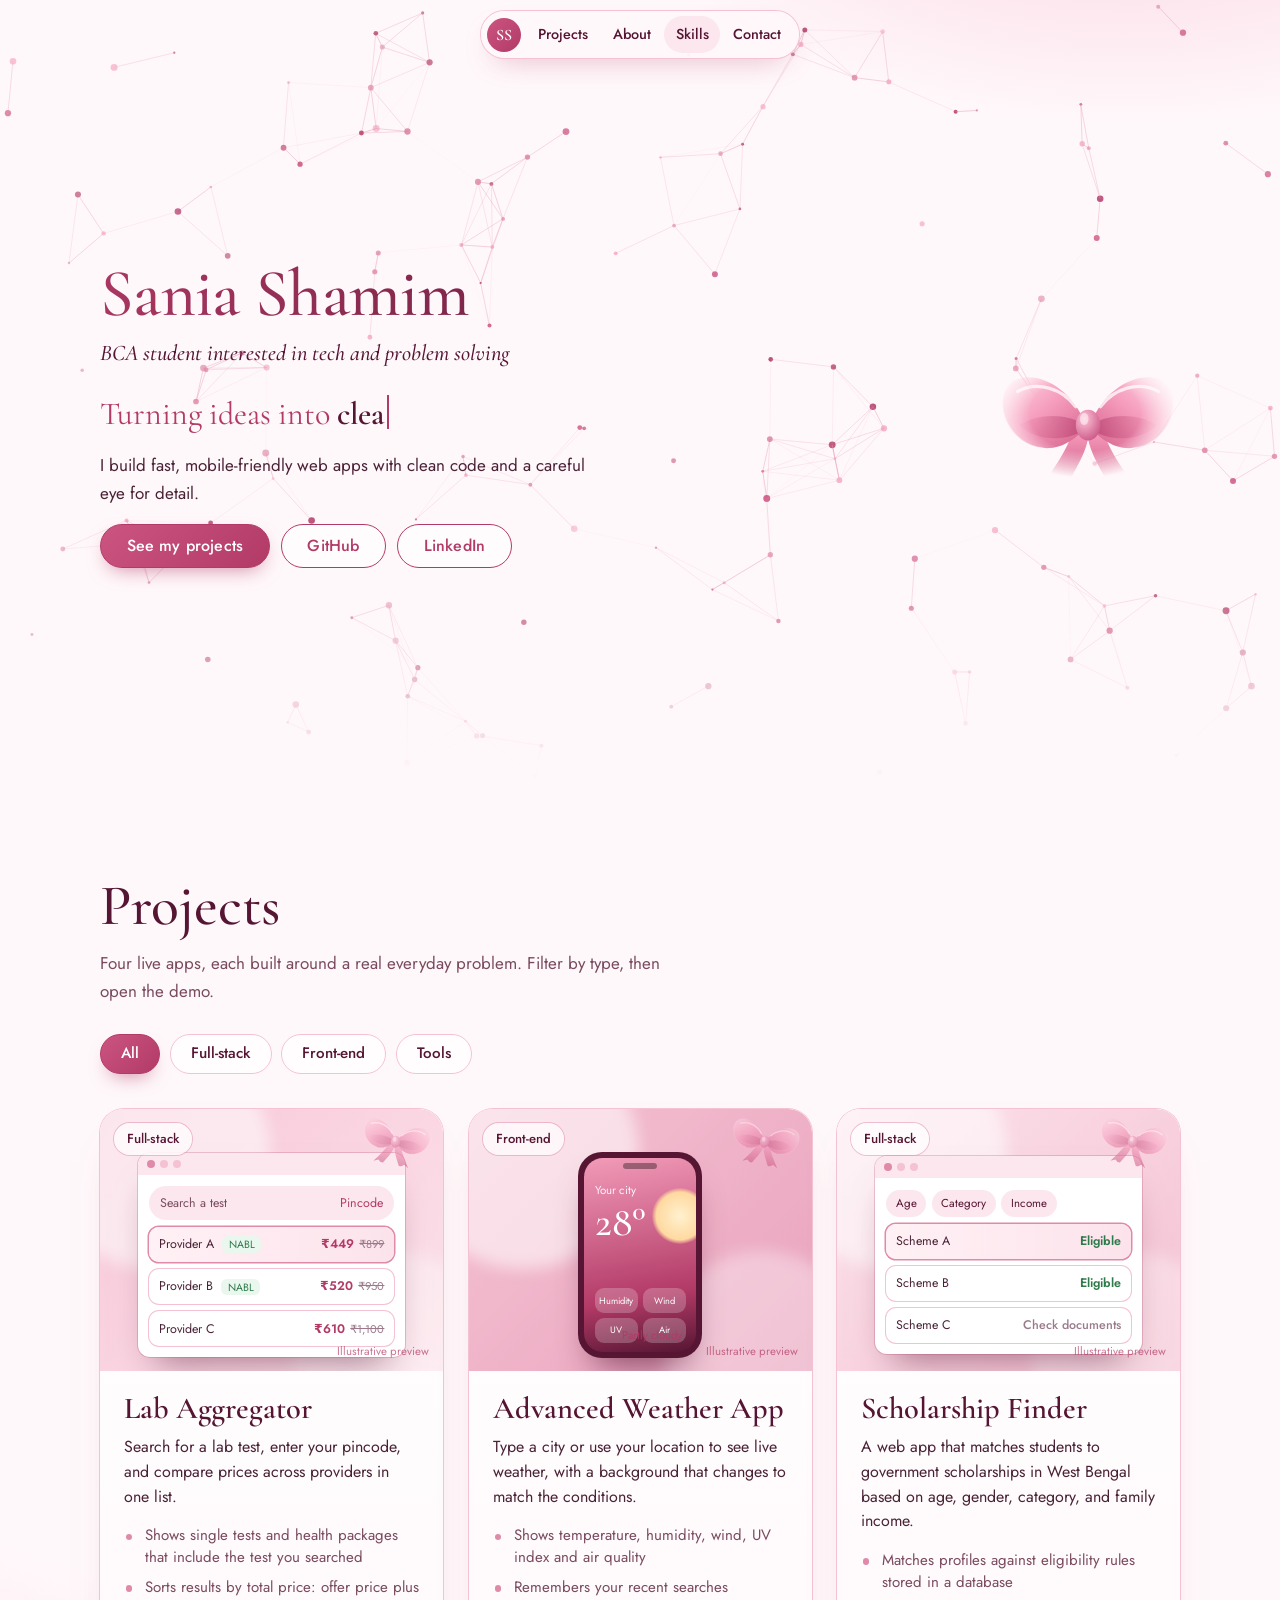
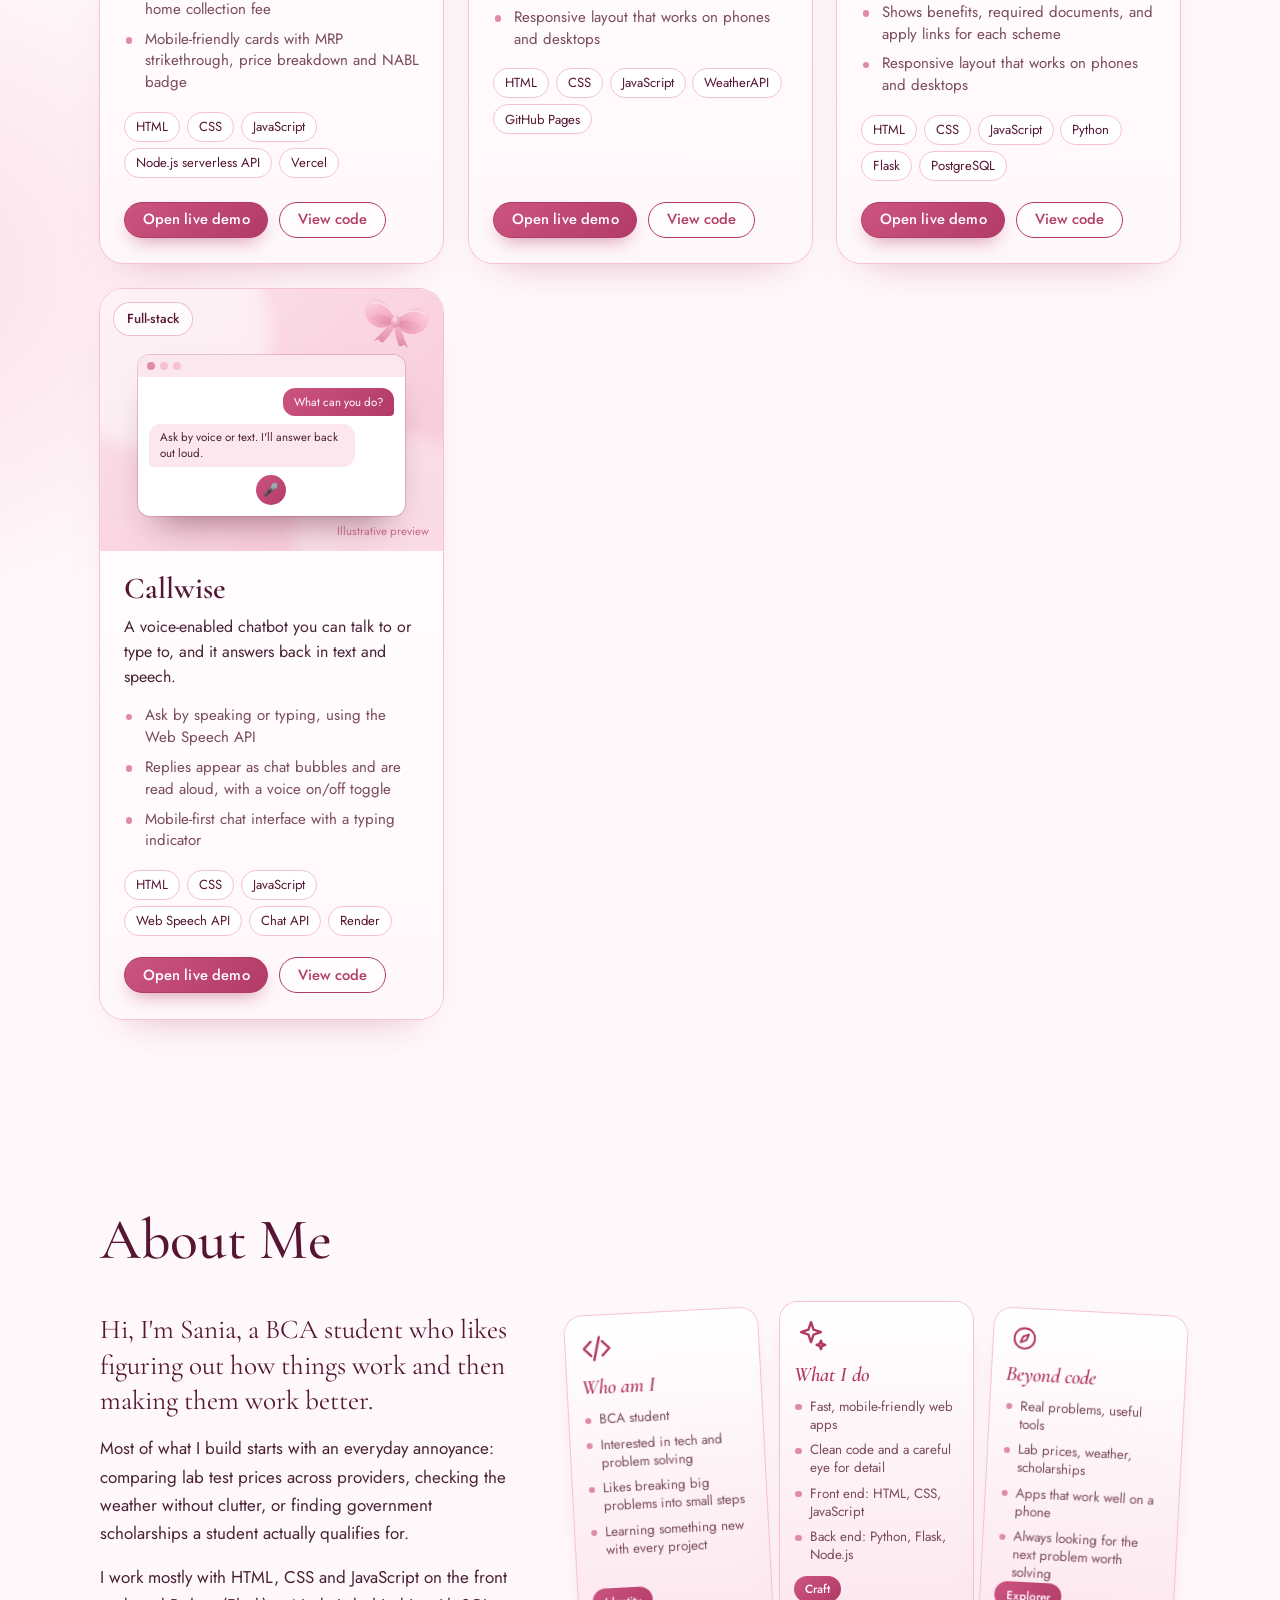
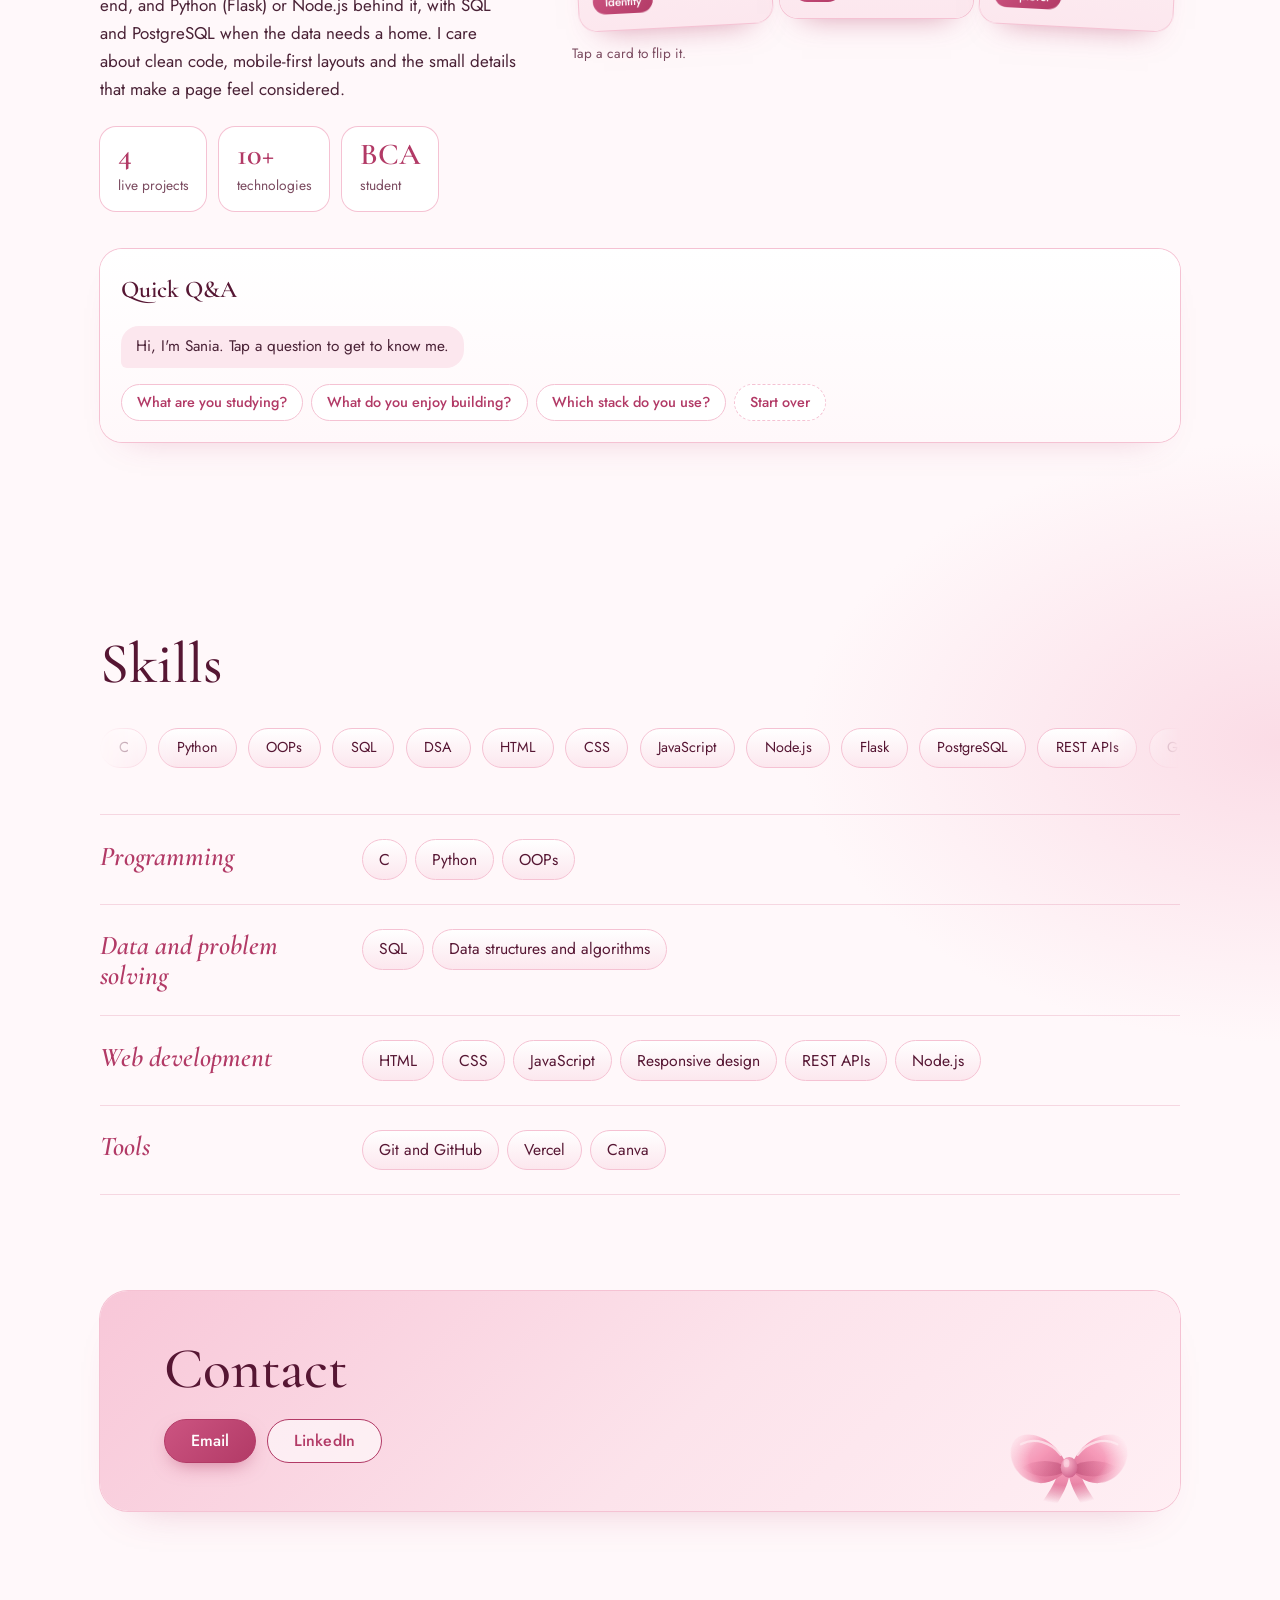
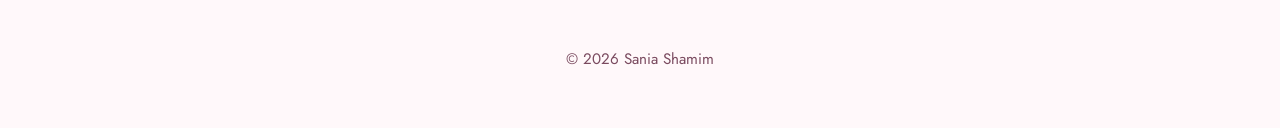
==== commit b50f5838: "Update index.html" ====
--- a/index.html
+++ b/index.html
@@ -4,7 +4,7 @@
 <meta charset="utf-8">
 <meta name="viewport" content="width=device-width, initial-scale=1">
 <title>Sania Shamim | BCA Student</title>
-<meta name="description" content="Sania Shamim is a BCA student interested in tech and problem solving. See her live projects: a lab price comparison app, a weather app and a scholarship finder.">
+<meta name="description" content="Sania Shamim is a BCA student interested in tech and problem solving. See her live projects: a lab price comparison app, a weather app, a scholarship finder and a voice chatbot.">
 <meta name="theme-color" content="#FCE7EE">
 <link rel="icon" href="data:image/svg+xml,<svg xmlns=%22http://www.w3.org/2000/svg%22 viewBox=%220 0 100 100%22><text y=%22.9em%22 font-size=%2290%22>🎀</text></svg>">
 <link rel="preconnect" href="https://fonts.googleapis.com">
@@ -12,14 +12,7 @@
 <link href="https://fonts.googleapis.com/css2?family=Cormorant+Garamond:ital,wght@0,500;0,600;1,500&family=Jost:wght@400;500&display=swap" rel="stylesheet">
 <style>
 :root{
-  --pearl:#FFF8FA;
-  --blush:#FCE7EE;
-  --petal:#F5C2D3;
-  --rose:#E08AAA;
-  --berry:#B23A66;
-  --mulberry:#561633;
-  --ink:#4A2236;
-  --muted:#7A4A5F;
+  --pearl:#FFF8FA;--blush:#FCE7EE;--petal:#F5C2D3;--rose:#E08AAA;--berry:#B23A66;--mulberry:#561633;--ink:#4A2236;--muted:#7A4A5F;
   --serif:"Cormorant Garamond","Playfair Display",Georgia,serif;
   --sans:"Jost","Segoe UI",system-ui,-apple-system,sans-serif;
   color-scheme:light;
@@ -27,10 +20,7 @@
 *{box-sizing:border-box;margin:0;padding:0}
 html{scroll-behavior:smooth}
 body{
-  font-family:var(--sans);
-  font-size:1.0625rem;
-  line-height:1.65;
-  color:var(--ink);
+  font-family:var(--sans);font-size:1.0625rem;line-height:1.65;color:var(--ink);
   background:
     radial-gradient(900px 520px at 88% -4%, #F9CCDB 0%, transparent 62%),
     radial-gradient(760px 560px at -12% 38%, #FBDCE6 0%, transparent 62%),
@@ -47,142 +37,56 @@
 /* ---------- Hero ---------- */
 .hero{position:relative;padding:clamp(1.4rem,4vw,2.6rem) 0 clamp(1.2rem,3.5vw,2.2rem);overflow:hidden}
 .hero-grid{position:relative;z-index:1;display:grid;grid-template-columns:1fr auto;gap:1rem;align-items:center}
-.name{
-  font-family:var(--serif);
-  font-weight:500;
-  font-size:clamp(2.3rem,7.5vw,4.2rem);
-  line-height:1;
-  letter-spacing:-.01em;
-  text-wrap:balance;
-  color:var(--berry);
-}
+.name{font-family:var(--serif);font-weight:500;font-size:clamp(2.3rem,7.5vw,4.2rem);line-height:1;letter-spacing:-.01em;text-wrap:balance;color:var(--berry)}
 @supports ((-webkit-background-clip:text) or (background-clip:text)){
   .name{
     background:linear-gradient(100deg,var(--berry) 0%,var(--berry) 36%,#F29BB9 44%,#FFF1CF 50%,#F29BB9 56%,var(--berry) 64%,var(--mulberry) 100%);
-    background-size:260% 100%;
-    background-position:110% 0;
-    -webkit-background-clip:text;background-clip:text;
-    -webkit-text-fill-color:transparent;color:transparent;
+    background-size:260% 100%;background-position:110% 0;
+    -webkit-background-clip:text;background-clip:text;-webkit-text-fill-color:transparent;color:transparent;
     animation:sweep 7s ease-in-out 600ms infinite;
   }
 }
-@keyframes sweep{
-  0%{background-position:110% 0}
-  45%,100%{background-position:-10% 0}
-}
-.role{
-  font-family:var(--serif);
-  font-style:italic;
-  font-weight:500;
-  font-size:clamp(1.05rem,2.4vw,1.4rem);
-  color:var(--mulberry);
-  margin-top:.5rem;
-}
+@keyframes sweep{0%{background-position:110% 0}45%,100%{background-position:-10% 0}}
+.role{font-family:var(--serif);font-style:italic;font-weight:500;font-size:clamp(1.05rem,2.4vw,1.4rem);color:var(--mulberry);margin-top:.5rem}
 .lead{max-width:32rem;margin-top:.6rem;color:var(--ink)}
 .actions{display:flex;flex-wrap:wrap;gap:.7rem;margin-top:1.1rem}
 .btn{
-  position:relative;overflow:hidden;isolation:isolate;
-  display:inline-flex;align-items:center;justify-content:center;
-  padding:.8rem 1.6rem;border-radius:999px;
-  font:500 1rem/1 var(--sans);letter-spacing:.01em;text-decoration:none;
-  border:1.5px solid var(--berry);
-  transition:transform .2s ease,box-shadow .2s ease,background-color .2s ease;
+  position:relative;overflow:hidden;isolation:isolate;display:inline-flex;align-items:center;justify-content:center;
+  padding:.8rem 1.6rem;border-radius:999px;font:500 1rem/1 var(--sans);letter-spacing:.01em;text-decoration:none;
+  border:1.5px solid var(--berry);transition:transform .2s ease,box-shadow .2s ease,background-color .2s ease;
 }
 .btn-fill{background:linear-gradient(135deg,#CC5481,#B23A66);color:#fff;box-shadow:0 8px 20px -8px rgba(178,58,102,.65)}
 .btn-line{background:rgba(255,255,255,.6);color:var(--berry)}
-.btn::after{
-  content:"";position:absolute;inset:0;z-index:-1;
-  background:linear-gradient(100deg,transparent 30%,rgba(255,255,255,.65) 50%,transparent 70%);
-  transform:translateX(-120%);
-}
+.btn::after{content:"";position:absolute;inset:0;z-index:-1;background:linear-gradient(100deg,transparent 30%,rgba(255,255,255,.65) 50%,transparent 70%);transform:translateX(-120%)}
 .btn:hover{transform:translateY(-2px)}
 .btn:hover::after{transform:translateX(120%);transition:transform .8s ease}
 .btn-line:hover{background:#fff}
-
 .hero-bow{display:grid;place-items:center}
 .bow-img{display:block;width:clamp(84px,17vw,190px);height:auto;mix-blend-mode:multiply;-webkit-mask-image:radial-gradient(ellipse 50% 50% at 50% 50%,#000 58%,transparent 100%);mask-image:radial-gradient(ellipse 50% 50% at 50% 50%,#000 58%,transparent 100%)}
 
-
-
 /* ---------- Sections ---------- */
 .sec{padding:clamp(3.5rem,8vw,6rem) 0}
-.sec-title{
-  font-family:var(--serif);font-weight:500;
-  font-size:clamp(2.4rem,5.5vw,3.6rem);line-height:1.05;color:var(--mulberry);
-}
+.sec-title{font-family:var(--serif);font-weight:500;font-size:clamp(2.4rem,5.5vw,3.6rem);line-height:1.05;color:var(--mulberry)}
 .sec-intro{max-width:36rem;margin-top:.8rem;color:var(--muted)}
-
-/* ---------- Projects ---------- */
-.projects{display:grid;gap:4.5rem;margin-top:4rem}
-.project{
-  position:relative;
-  padding:clamp(1.8rem,4vw,2.8rem) clamp(1.4rem,4vw,3.2rem) clamp(1.8rem,4vw,2.8rem);
-  background:linear-gradient(180deg,#fff 0%,var(--pearl) 100%);
-  border-radius:22px;
-  box-shadow:0 0 0 1px var(--petal),0 18px 36px -28px rgba(178,58,102,.3);
-  display:grid;grid-template-columns:1fr 1.1fr;gap:2rem clamp(1.5rem,4vw,3.5rem);
-}
-.project h3{font-family:var(--serif);font-weight:600;font-size:clamp(1.9rem,4vw,2.6rem);line-height:1.05;color:var(--mulberry)}
-.project .what{margin-top:.9rem}
-.project ul{list-style:none;display:grid;gap:.65rem}
-.project li{position:relative;padding-left:1.7rem}
-.project li::before{
-  content:"";position:absolute;left:.3rem;top:.72em;width:.45rem;height:.45rem;border-radius:50%;
-  background:var(--rose);
-}
 .chips{display:flex;flex-wrap:wrap;gap:.5rem}
-.chip{
-  padding:.28rem .85rem;border-radius:999px;font-size:.9rem;color:var(--mulberry);
-  background:#fff;border:1px solid var(--petal);
-}
-.built{margin-top:1.4rem}
-.built p{font-family:var(--serif);font-style:italic;font-size:1.2rem;color:var(--berry);margin-bottom:.5rem}
+.chip{padding:.28rem .85rem;border-radius:999px;font-size:.9rem;color:var(--mulberry);background:#fff;border:1px solid var(--petal)}
 .links{display:flex;flex-wrap:wrap;gap:.7rem;margin-top:1.5rem}
 .links .btn{padding:.65rem 1.3rem;font-size:.95rem}
 
 /* ---------- Skills ---------- */
 .skills{margin-top:2.6rem;border-top:1px solid rgba(224,138,170,.3)}
-.skill-row{
-  display:grid;grid-template-columns:minmax(150px,230px) 1fr;gap:.8rem 2rem;align-items:baseline;
-  padding:1.5rem 0;border-bottom:1px solid rgba(224,138,170,.3);
-}
+.skill-row{display:grid;grid-template-columns:minmax(150px,230px) 1fr;gap:.8rem 2rem;align-items:baseline;padding:1.5rem 0;border-bottom:1px solid rgba(224,138,170,.3)}
 .skill-row h3{font-family:var(--serif);font-style:italic;font-weight:600;font-size:1.7rem;color:var(--berry);line-height:1.1}
-.skill-row .chip{
-  background:linear-gradient(180deg,#fff,var(--blush));
-  border-color:var(--petal);padding:.4rem 1rem;font-size:.98rem;
-}
+.skill-row .chip{background:linear-gradient(180deg,#fff,var(--blush));border-color:var(--petal);padding:.4rem 1rem;font-size:.98rem}
 
 /* ---------- Contact ---------- */
-.contact{
-  position:relative;overflow:hidden;text-align:left;
-  padding:clamp(1.8rem,5vw,3rem) clamp(1.4rem,5vw,4rem);
-  border-radius:28px;
-  background:linear-gradient(135deg,#F8C7D8 0%,#FCE3EB 55%,#FFEFF4 100%);
-  box-shadow:0 0 0 1px var(--petal),0 22px 44px -34px rgba(178,58,102,.4);
-}
-.contact p{max-width:34rem;margin-top:.9rem;color:var(--ink)}
+.contact{position:relative;overflow:hidden;text-align:left;padding:clamp(1.8rem,5vw,3rem) clamp(1.4rem,5vw,4rem);border-radius:28px;background:linear-gradient(135deg,#F8C7D8 0%,#FCE3EB 55%,#FFEFF4 100%);box-shadow:0 0 0 1px var(--petal),0 22px 44px -34px rgba(178,58,102,.4)}
 .contact .actions{margin-top:1.2rem}
 .contact-bow{position:absolute;right:clamp(.6rem,4vw,3rem);bottom:.4rem;width:clamp(70px,12vw,130px);height:auto;mix-blend-mode:multiply;opacity:.9;pointer-events:none;-webkit-mask-image:radial-gradient(ellipse 50% 50% at 50% 50%,#000 58%,transparent 100%);mask-image:radial-gradient(ellipse 50% 50% at 50% 50%,#000 58%,transparent 100%)}
 .contact > *:not(.contact-bow){position:relative;z-index:1}
-
 footer{padding:2.5rem 0 3.5rem;text-align:center;color:var(--muted);font-size:.95rem}
 
-/* ---------- Responsive ---------- */
-@media (max-width:820px){
-  .bow-img{display:block;width:clamp(84px,17vw,190px);height:auto;mix-blend-mode:multiply;-webkit-mask-image:radial-gradient(ellipse 50% 50% at 50% 50%,#000 58%,transparent 100%);mask-image:radial-gradient(ellipse 50% 50% at 50% 50%,#000 58%,transparent 100%)}
-  .project{grid-template-columns:1fr}
-  .skill-row{grid-template-columns:1fr}
-}
-
-@media (prefers-reduced-motion:reduce){
-  html{scroll-behavior:auto}
-  .name{animation:none;background-position:-10% 0}
-    .btn,.btn::after{transition:none}
-}
-
-/* =====================================================
-   Visual layer: nav, particles, project gallery, about
-   ===================================================== */
+/* ---------- Visual layer ---------- */
 body{position:relative}
 header,main,footer{position:relative;z-index:1}
 .glow{position:fixed;left:0;top:0;width:360px;height:360px;margin:-180px 0 0 -180px;border-radius:50%;pointer-events:none;z-index:0;opacity:0;transition:opacity .4s;background:radial-gradient(circle,rgba(224,138,170,.30),transparent 65%);will-change:transform}
@@ -204,7 +108,7 @@
 .caret{display:inline-block;width:2px;height:1.05em;margin-left:3px;vertical-align:-.15em;background:var(--berry);animation:blink 1s steps(1) infinite}
 @keyframes blink{50%{opacity:0}}
 
-/* reveal on scroll (only when JS is running) */
+/* reveal on scroll */
 .js .reveal{opacity:0;translate:0 26px;transition:opacity .8s ease,translate .8s cubic-bezier(.2,.8,.2,1)}
 .js .reveal.in{opacity:1;translate:0 0}
 
@@ -221,7 +125,6 @@
 .pcard:hover{box-shadow:0 0 0 1.5px var(--rose),0 30px 50px -28px rgba(178,58,102,.6)}
 .pcard::before{content:"";position:absolute;inset:0;z-index:2;pointer-events:none;border-radius:inherit;opacity:0;transition:opacity .3s;background:radial-gradient(420px circle at var(--mx,50%) var(--my,30%),rgba(255,255,255,.55),transparent 55%)}
 .pcard:hover::before{opacity:1}
-
 .pv{position:relative;height:262px;padding-top:1.9rem;display:grid;place-items:center;overflow:hidden;isolation:isolate}
 .pv::before,.pv::after{content:"";position:absolute;border-radius:50%;filter:blur(8px);z-index:-1}
 .pv::before{width:230px;height:230px;left:-60px;top:-70px;background:rgba(255,255,255,.55)}
@@ -229,6 +132,7 @@
 .pv-lab{background:linear-gradient(135deg,#F8C7D8,#FCE3EB)}
 .pv-wx{background:linear-gradient(135deg,#F5C2D3,#E9A3BD)}
 .pv-sch{background:linear-gradient(135deg,#FCE3EB,#F5C2D3)}
+.pv-cw{background:linear-gradient(135deg,#FCE3EB,#F8C7D8)}
 .pv .tag{position:absolute;left:.9rem;top:.9rem;z-index:3;padding:.3rem .8rem;border-radius:999px;font-size:.82rem;font-weight:500;color:var(--mulberry);background:rgba(255,255,255,.7);-webkit-backdrop-filter:blur(6px);backdrop-filter:blur(6px);box-shadow:0 0 0 1px rgba(224,138,170,.5)}
 .pv small{position:absolute;right:.9rem;bottom:.6rem;font-size:.72rem;color:var(--berry);opacity:.7}
 .pbow{position:absolute;right:.6rem;top:.4rem;width:74px;height:50px;opacity:.55;rotate:12deg;z-index:0}
@@ -251,6 +155,10 @@
 .row b.ok{color:#2F7A4B}.row b.no{color:#9a7a8a;font-weight:500}
 .fl{display:flex;gap:.35rem;flex-wrap:wrap}
 .fl span{padding:.25rem .6rem;border-radius:999px;background:var(--blush);color:var(--mulberry);font-size:.72rem}
+.cb{max-width:84%;padding:.4rem .7rem;border-radius:12px;font-size:.72rem;line-height:1.35}
+.cb.u{justify-self:end;color:#fff;background:linear-gradient(135deg,#CC5481,#B23A66);border-bottom-right-radius:4px}
+.cb.a{justify-self:start;background:var(--blush);color:var(--ink);border-bottom-left-radius:4px}
+.cmic{justify-self:center;width:30px;height:30px;border-radius:50%;display:grid;place-items:center;font-size:.8rem;background:linear-gradient(135deg,#CC5481,#B23A66)}
 
 /* phone mock */
 .phone{width:124px;height:206px;border-radius:24px;padding:6px;background:var(--mulberry);box-shadow:0 22px 34px -16px rgba(86,22,51,.7)}
@@ -294,8 +202,7 @@
 .fb{transform:rotateY(180deg);background:linear-gradient(160deg,#FCE3EB,#F5C2D3)}
 .ff svg{width:34px;height:34px;fill:none;stroke:var(--berry);stroke-width:1.7;stroke-linecap:round;stroke-linejoin:round}
 .ff h3,.fb h3{font-family:var(--serif);font-style:italic;font-weight:600;font-size:1.3rem;line-height:1.1;color:var(--berry);margin-top:.7rem}
-.ff p,.fb p{margin-top:.5rem;font-size:.84rem;line-height:1.4;color:var(--muted)}
-.fb p{color:var(--ink);font-size:.86rem}
+.fb p{margin-top:.5rem;line-height:1.4;color:var(--ink);font-size:.86rem}
 .ff .pill{margin-top:auto;align-self:flex-start;padding:.2rem .7rem;border-radius:999px;font-size:.74rem;font-weight:500;color:#fff;background:linear-gradient(135deg,#CC5481,#B23A66)}
 .fl2{list-style:none;display:grid;gap:.45rem;margin-top:.7rem;font-size:.84rem;line-height:1.35;color:var(--muted)}
 .fl2 li{position:relative;padding-left:1rem}
@@ -326,12 +233,16 @@
 @keyframes marq{to{transform:translateX(-50%)}}
 
 @media (max-width:820px){
+  .skill-row{grid-template-columns:1fr}
   .about-grid{grid-template-columns:1fr}
   .deck{display:flex;overflow-x:auto;scroll-snap-type:x mandatory;gap:1rem;padding:1rem .4rem 1.4rem;margin:0 -.4rem}
   .fcard{flex:0 0 min(62vw,240px);scroll-snap-align:center}
   .pv{height:246px}
 }
 @media (prefers-reduced-motion:reduce){
+  html{scroll-behavior:auto}
+  .name{animation:none;background-position:-10% 0}
+  .btn,.btn::after{transition:none}
   .track,.nav .mono,.caret,.sun,.dots i{animation:none}
   .marquee{overflow:visible}.track{flex-wrap:wrap;width:auto}
   .js .reveal{opacity:1;translate:none;transition:none}
@@ -342,26 +253,13 @@
 </head>
 <body>
 
-<!-- Shared SVG art: bow and sparkle -->
+<!-- Shared SVG art: bow -->
 <svg width="0" height="0" style="position:absolute" aria-hidden="true" focusable="false">
   <defs>
-    <linearGradient id="loopg" x1="0" y1="0" x2="1" y2="1">
-      <stop offset="0" stop-color="#FFDCE8"/>
-      <stop offset=".5" stop-color="#F59BBB"/>
-      <stop offset="1" stop-color="#D4608A"/>
-    </linearGradient>
-    <linearGradient id="underg" x1="0" y1="0" x2="1" y2="0">
-      <stop offset="0" stop-color="#C94F7C" stop-opacity=".05"/>
-      <stop offset="1" stop-color="#A83160" stop-opacity=".55"/>
-    </linearGradient>
-    <linearGradient id="tailg" x1="0" y1="0" x2="0" y2="1">
-      <stop offset="0" stop-color="#F59BBB"/>
-      <stop offset="1" stop-color="#C94F7C"/>
-    </linearGradient>
-    <radialGradient id="knotg" cx=".35" cy=".3" r=".9">
-      <stop offset="0" stop-color="#FFC4D8"/>
-      <stop offset="1" stop-color="#C2467A"/>
-    </radialGradient>
+    <linearGradient id="loopg" x1="0" y1="0" x2="1" y2="1"><stop offset="0" stop-color="#FFDCE8"/><stop offset=".5" stop-color="#F59BBB"/><stop offset="1" stop-color="#D4608A"/></linearGradient>
+    <linearGradient id="underg" x1="0" y1="0" x2="1" y2="0"><stop offset="0" stop-color="#C94F7C" stop-opacity=".05"/><stop offset="1" stop-color="#A83160" stop-opacity=".55"/></linearGradient>
+    <linearGradient id="tailg" x1="0" y1="0" x2="0" y2="1"><stop offset="0" stop-color="#F59BBB"/><stop offset="1" stop-color="#C94F7C"/></linearGradient>
+    <radialGradient id="knotg" cx=".35" cy=".3" r=".9"><stop offset="0" stop-color="#FFC4D8"/><stop offset="1" stop-color="#C2467A"/></radialGradient>
     <g id="bow-half">
       <path d="M57 46L49 48C45 59 38 69 30 80L38 76L45 82C52 70 58 60 60 50Z" fill="url(#tailg)"/>
       <path d="M58 40C49 14 20 2 8 15C-2 27 8 54 31 56C44 57 53 48 58 44Z" fill="url(#loopg)"/>
@@ -398,12 +296,12 @@
       <p class="lead">I build fast, mobile-friendly web apps with clean code and a careful eye for detail.</p>
       <div class="actions">
         <a class="btn btn-fill" href="#projects">See my projects</a>
-        <a class="btn btn-line" href="https://github.com/saniashamim98311-cyber">GitHub</a>
+        <a class="btn btn-line" href="https://github.com/sania-shamim">GitHub</a>
         <a class="btn btn-line" href="https://www.linkedin.com/in/sania-shamim-856867389">LinkedIn</a>
       </div>
     </div>
     <div class="hero-bow" aria-hidden="true">
-      <img class="bow-img" src="[data-uri]" alt="">
+      <svg class="bow-img" viewBox="-2 -4 124 84"><use href="#bow"/></svg>
     </div>
   </div>
 </header>
@@ -412,7 +310,7 @@
   <section class="sec" id="projects" aria-labelledby="projects-h">
     <div class="wrap">
       <h2 class="sec-title reveal" id="projects-h">Projects</h2>
-      <p class="sec-intro reveal">Three live apps, each built around a real everyday problem. Filter by type, then open the demo.</p>
+      <p class="sec-intro reveal">Four live apps, each built around a real everyday problem. Filter by type, then open the demo.</p>
 
       <div class="filters reveal" role="group" aria-label="Filter projects">
         <button class="fbtn on" type="button" data-f="all" aria-pressed="true">All</button>
@@ -451,7 +349,7 @@
             </div>
             <div class="links">
               <a class="btn btn-fill" href="https://lab-aggregator.vercel.app/" target="_blank" rel="noopener">Open live demo</a>
-              <a class="btn btn-line" href="https://github.com/saniashamim98311-cyber/lab-aggregator" target="_blank" rel="noopener">View code</a>
+              <a class="btn btn-line" href="https://github.com/sania-shamim/lab-aggregator" target="_blank" rel="noopener">View code</a>
             </div>
           </div>
         </article>
@@ -482,8 +380,8 @@
               <span class="chip">HTML</span><span class="chip">CSS</span><span class="chip">JavaScript</span><span class="chip">WeatherAPI</span><span class="chip">GitHub Pages</span>
             </div>
             <div class="links">
-              <a class="btn btn-fill" href="https://saniashamim98311-cyber.github.io/Weather-app/" target="_blank" rel="noopener">Open live demo</a>
-              <a class="btn btn-line" href="https://github.com/saniashamim98311-cyber/Weather-app" target="_blank" rel="noopener">View code</a>
+              <a class="btn btn-fill" href="https://sania-shamim.github.io/Weather-app/" target="_blank" rel="noopener">Open live demo</a>
+              <a class="btn btn-line" href="https://github.com/sania-shamim/Weather-app" target="_blank" rel="noopener">View code</a>
             </div>
           </div>
         </article>
@@ -516,7 +414,39 @@
             </div>
             <div class="links">
               <a class="btn btn-fill" href="https://scholarship-finder-jl2r.onrender.com" target="_blank" rel="noopener">Open live demo</a>
-              <a class="btn btn-line" href="https://github.com/saniashamim98311-cyber/scheme-finder" target="_blank" rel="noopener">View code</a>
+              <a class="btn btn-line" href="https://github.com/sania-shamim/scheme-finder" target="_blank" rel="noopener">View code</a>
+            </div>
+          </div>
+        </article>
+
+        <article class="pcard reveal" data-cat="fullstack tool">
+          <div class="pv pv-cw">
+            <svg class="pbow" aria-hidden="true"><use href="#bow"/></svg>
+            <span class="tag">Full-stack</span>
+            <figure class="shot" aria-hidden="true">
+              <div class="bar"><i></i><i></i><i></i></div>
+              <div class="body">
+                <div class="cb u">What can you do?</div>
+                <div class="cb a">Ask by voice or text. I'll answer back out loud.</div>
+                <span class="cmic">&#127908;</span>
+              </div>
+            </figure>
+            <small>Illustrative preview</small>
+          </div>
+          <div class="pb">
+            <h3>Callwise</h3>
+            <p class="what">A voice-enabled chatbot you can talk to or type to, and it answers back in text and speech.</p>
+            <ul>
+              <li>Ask by speaking or typing, using the Web Speech API</li>
+              <li>Replies appear as chat bubbles and are read aloud, with a voice on/off toggle</li>
+              <li>Mobile-first chat interface with a typing indicator</li>
+            </ul>
+            <div class="chips">
+              <span class="chip">HTML</span><span class="chip">CSS</span><span class="chip">JavaScript</span><span class="chip">Web Speech API</span><span class="chip">Chat API</span><span class="chip">Render</span>
+            </div>
+            <div class="links">
+              <a class="btn btn-fill" href="https://callwise-lz0s.onrender.com" target="_blank" rel="noopener">Open live demo</a>
+              <a class="btn btn-line" href="https://github.com/sania-shamim/callwise" target="_blank" rel="noopener">View code</a>
             </div>
           </div>
         </article>
@@ -534,7 +464,7 @@
           <p>Most of what I build starts with an everyday annoyance: comparing lab test prices across providers, checking the weather without clutter, or finding government scholarships a student actually qualifies for.</p>
           <p>I work mostly with HTML, CSS and JavaScript on the front end, and Python (Flask) or Node.js behind it, with SQL and PostgreSQL when the data needs a home. I care about clean code, mobile-first layouts and the small details that make a page feel considered.</p>
           <div class="stats">
-            <div class="stat"><b>3</b><span>live projects</span></div>
+            <div class="stat"><b>4</b><span>live projects</span></div>
             <div class="stat"><b>10+</b><span>technologies</span></div>
             <div class="stat"><b>BCA</b><span>student</span></div>
           </div>
@@ -585,22 +515,10 @@
       <h2 class="sec-title reveal" id="skills-h">Skills</h2>
       <div class="marquee" aria-hidden="true"><div class="track"><span class="chip">C</span><span class="chip">Python</span><span class="chip">OOPs</span><span class="chip">SQL</span><span class="chip">DSA</span><span class="chip">HTML</span><span class="chip">CSS</span><span class="chip">JavaScript</span><span class="chip">Node.js</span><span class="chip">Flask</span><span class="chip">PostgreSQL</span><span class="chip">REST APIs</span><span class="chip">Git &amp; GitHub</span><span class="chip">Vercel</span><span class="chip">Canva</span></div></div>
       <div class="skills">
-        <div class="skill-row reveal">
-          <h3>Programming</h3>
-          <div class="chips"><span class="chip">C</span><span class="chip">Python</span><span class="chip">OOPs</span></div>
-        </div>
-        <div class="skill-row reveal">
-          <h3>Data and problem solving</h3>
-          <div class="chips"><span class="chip">SQL</span><span class="chip">Data structures and algorithms</span></div>
-        </div>
-        <div class="skill-row reveal">
-          <h3>Web development</h3>
-          <div class="chips"><span class="chip">HTML</span><span class="chip">CSS</span><span class="chip">JavaScript</span><span class="chip">Responsive design</span><span class="chip">REST APIs</span><span class="chip">Node.js</span></div>
-        </div>
-        <div class="skill-row reveal">
-          <h3>Tools</h3>
-          <div class="chips"><span class="chip">Git and GitHub</span><span class="chip">Vercel</span><span class="chip">Canva</span></div>
-        </div>
+        <div class="skill-row reveal"><h3>Programming</h3><div class="chips"><span class="chip">C</span><span class="chip">Python</span><span class="chip">OOPs</span></div></div>
+        <div class="skill-row reveal"><h3>Data and problem solving</h3><div class="chips"><span class="chip">SQL</span><span class="chip">Data structures and algorithms</span></div></div>
+        <div class="skill-row reveal"><h3>Web development</h3><div class="chips"><span class="chip">HTML</span><span class="chip">CSS</span><span class="chip">JavaScript</span><span class="chip">Responsive design</span><span class="chip">REST APIs</span><span class="chip">Node.js</span></div></div>
+        <div class="skill-row reveal"><h3>Tools</h3><div class="chips"><span class="chip">Git and GitHub</span><span class="chip">Vercel</span><span class="chip">Canva</span></div></div>
       </div>
     </div>
   </section>
@@ -613,7 +531,7 @@
           <a class="btn btn-fill" href="mailto:saniashamim.98311@gmail.com">Email</a>
           <a class="btn btn-line" href="https://www.linkedin.com/in/sania-shamim-856867389">LinkedIn</a>
         </div>
-        <img class="contact-bow" src="[data-uri]" alt="">
+        <svg class="contact-bow" viewBox="-2 -4 124 84" aria-hidden="true"><use href="#bow"/></svg>
       </div>
     </div>
   </section>
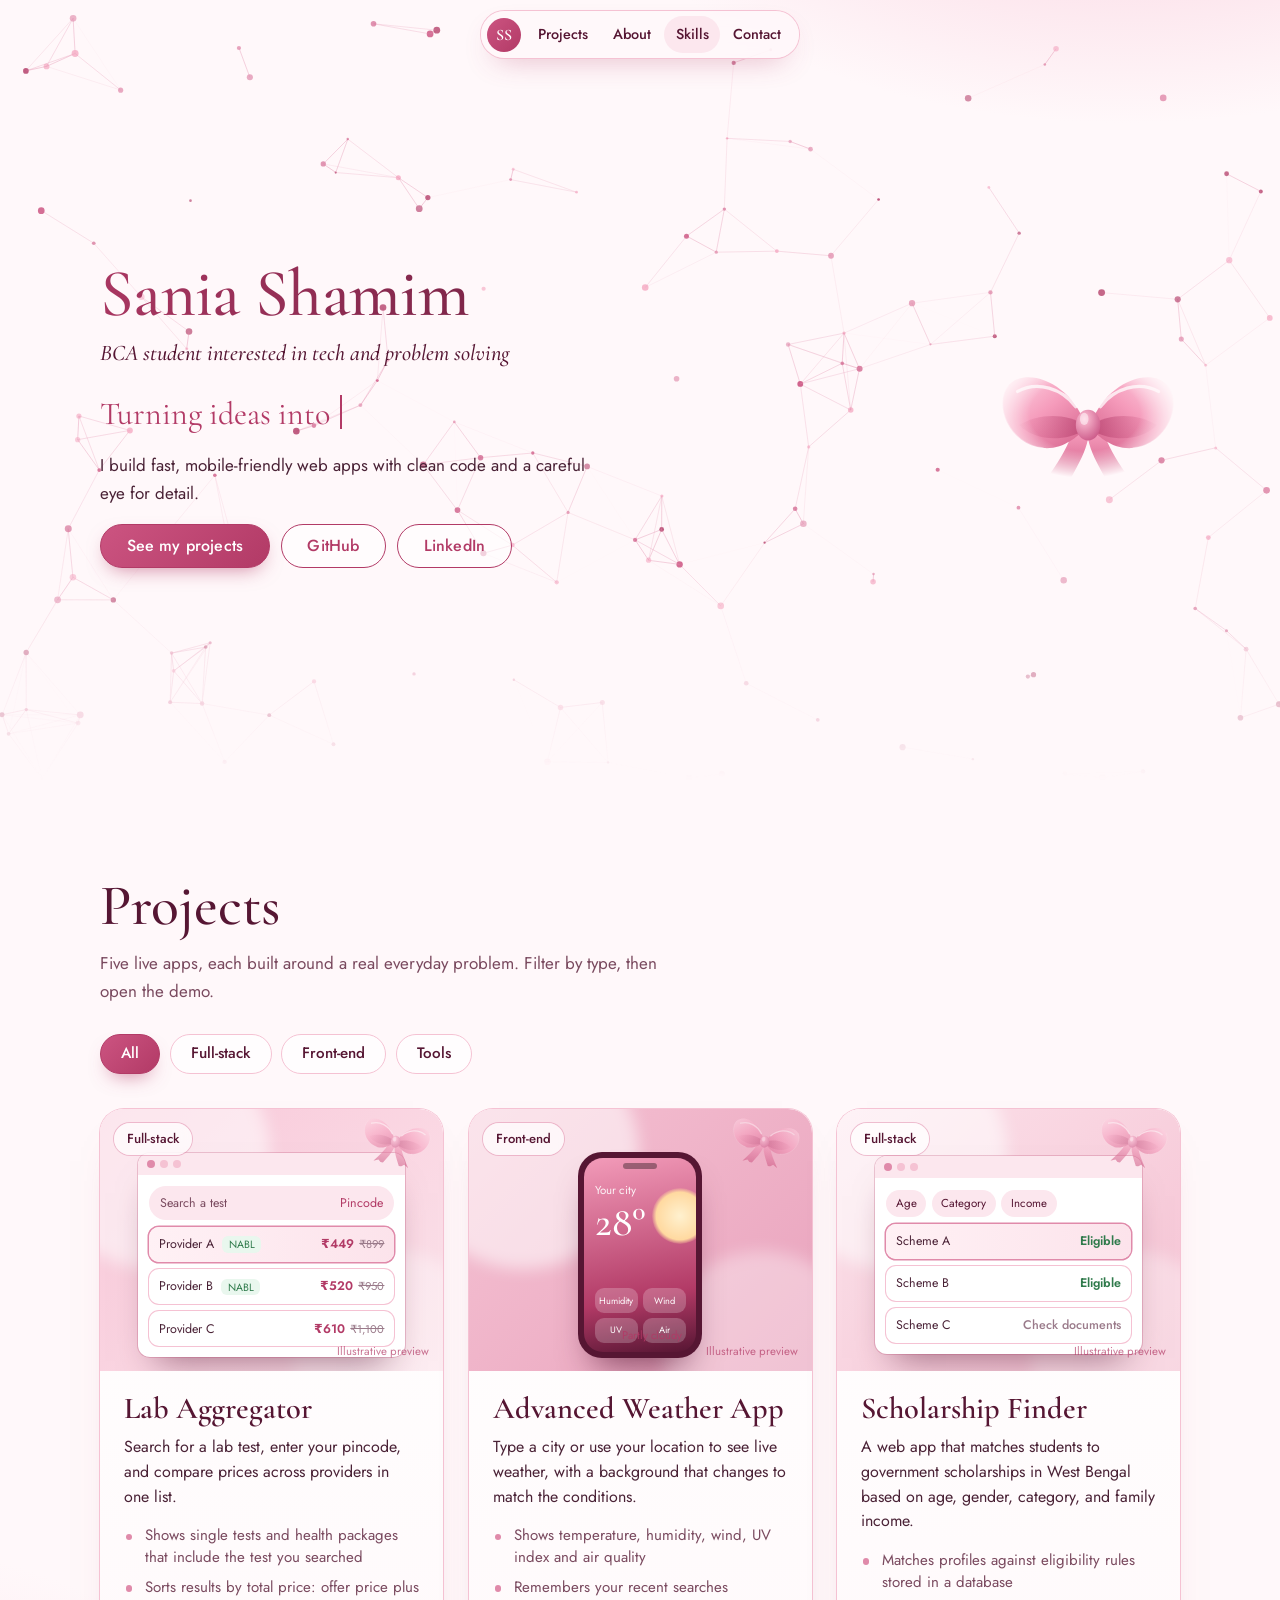
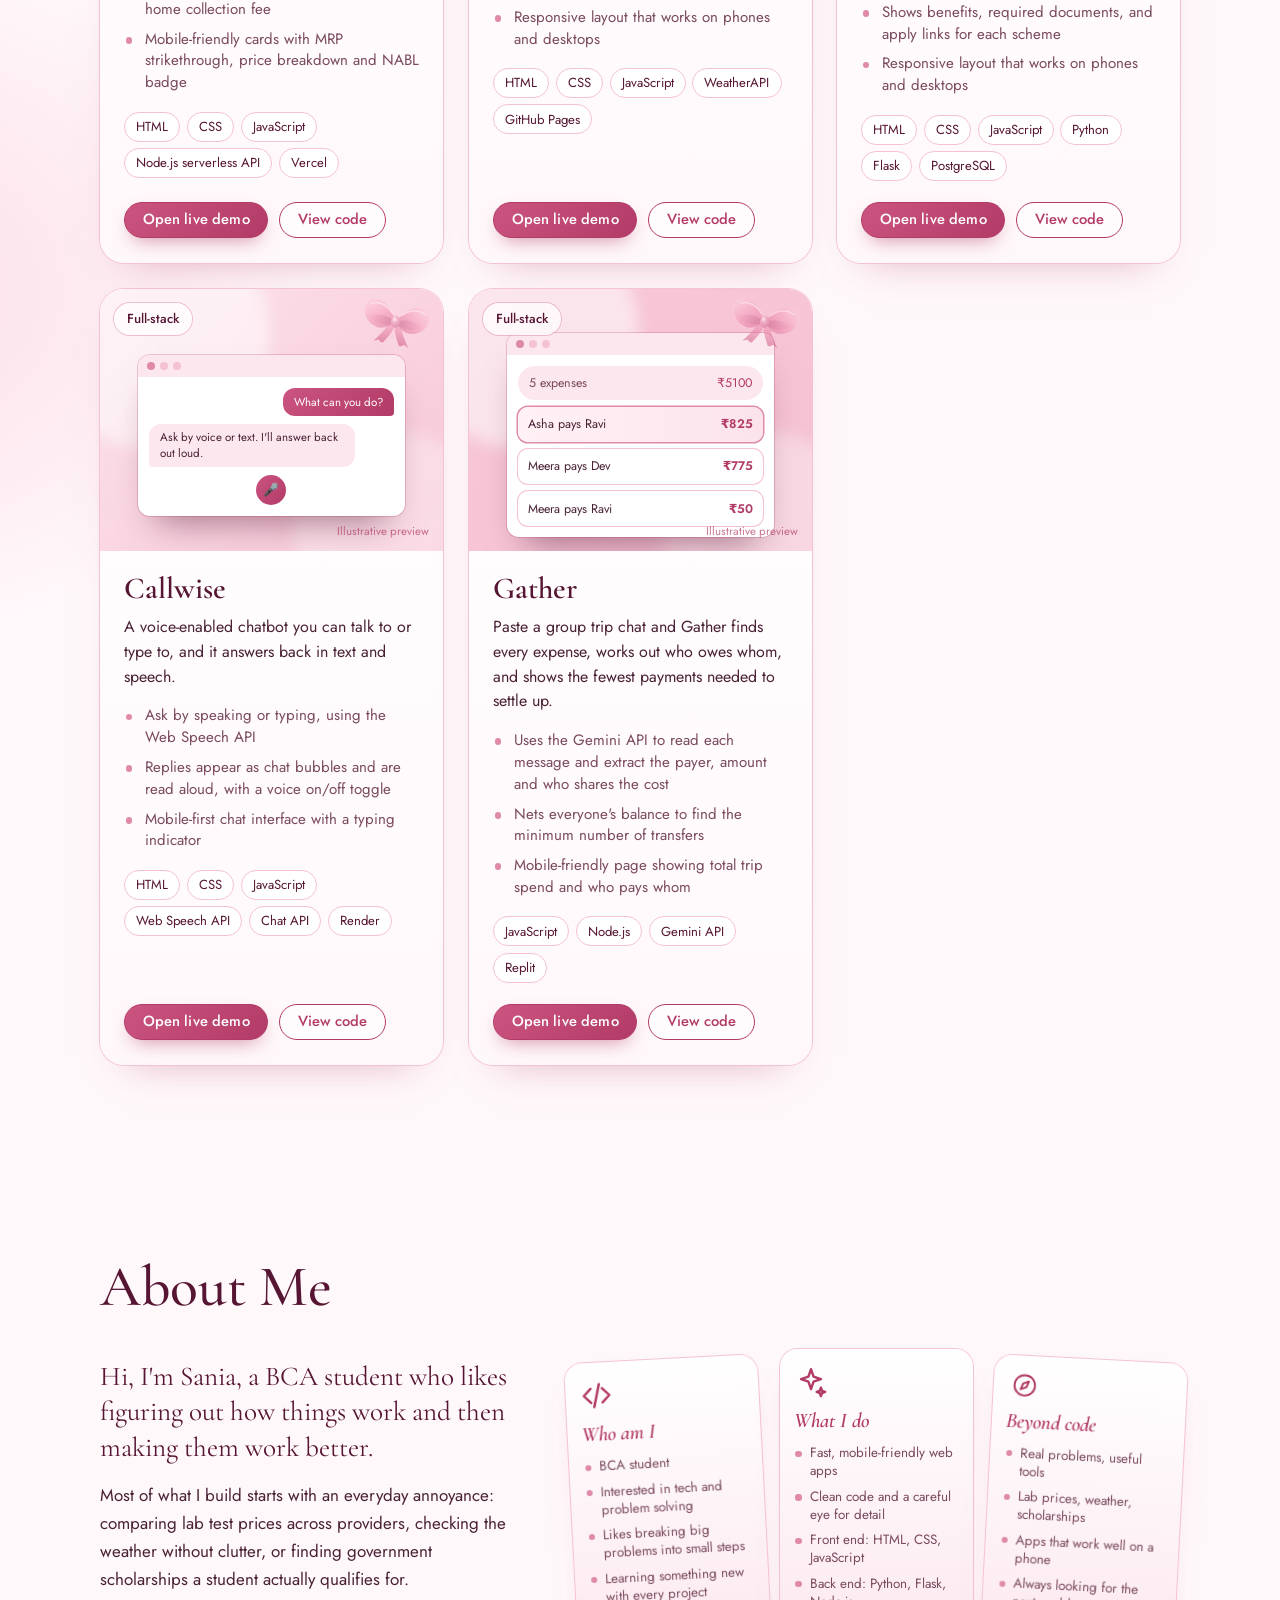
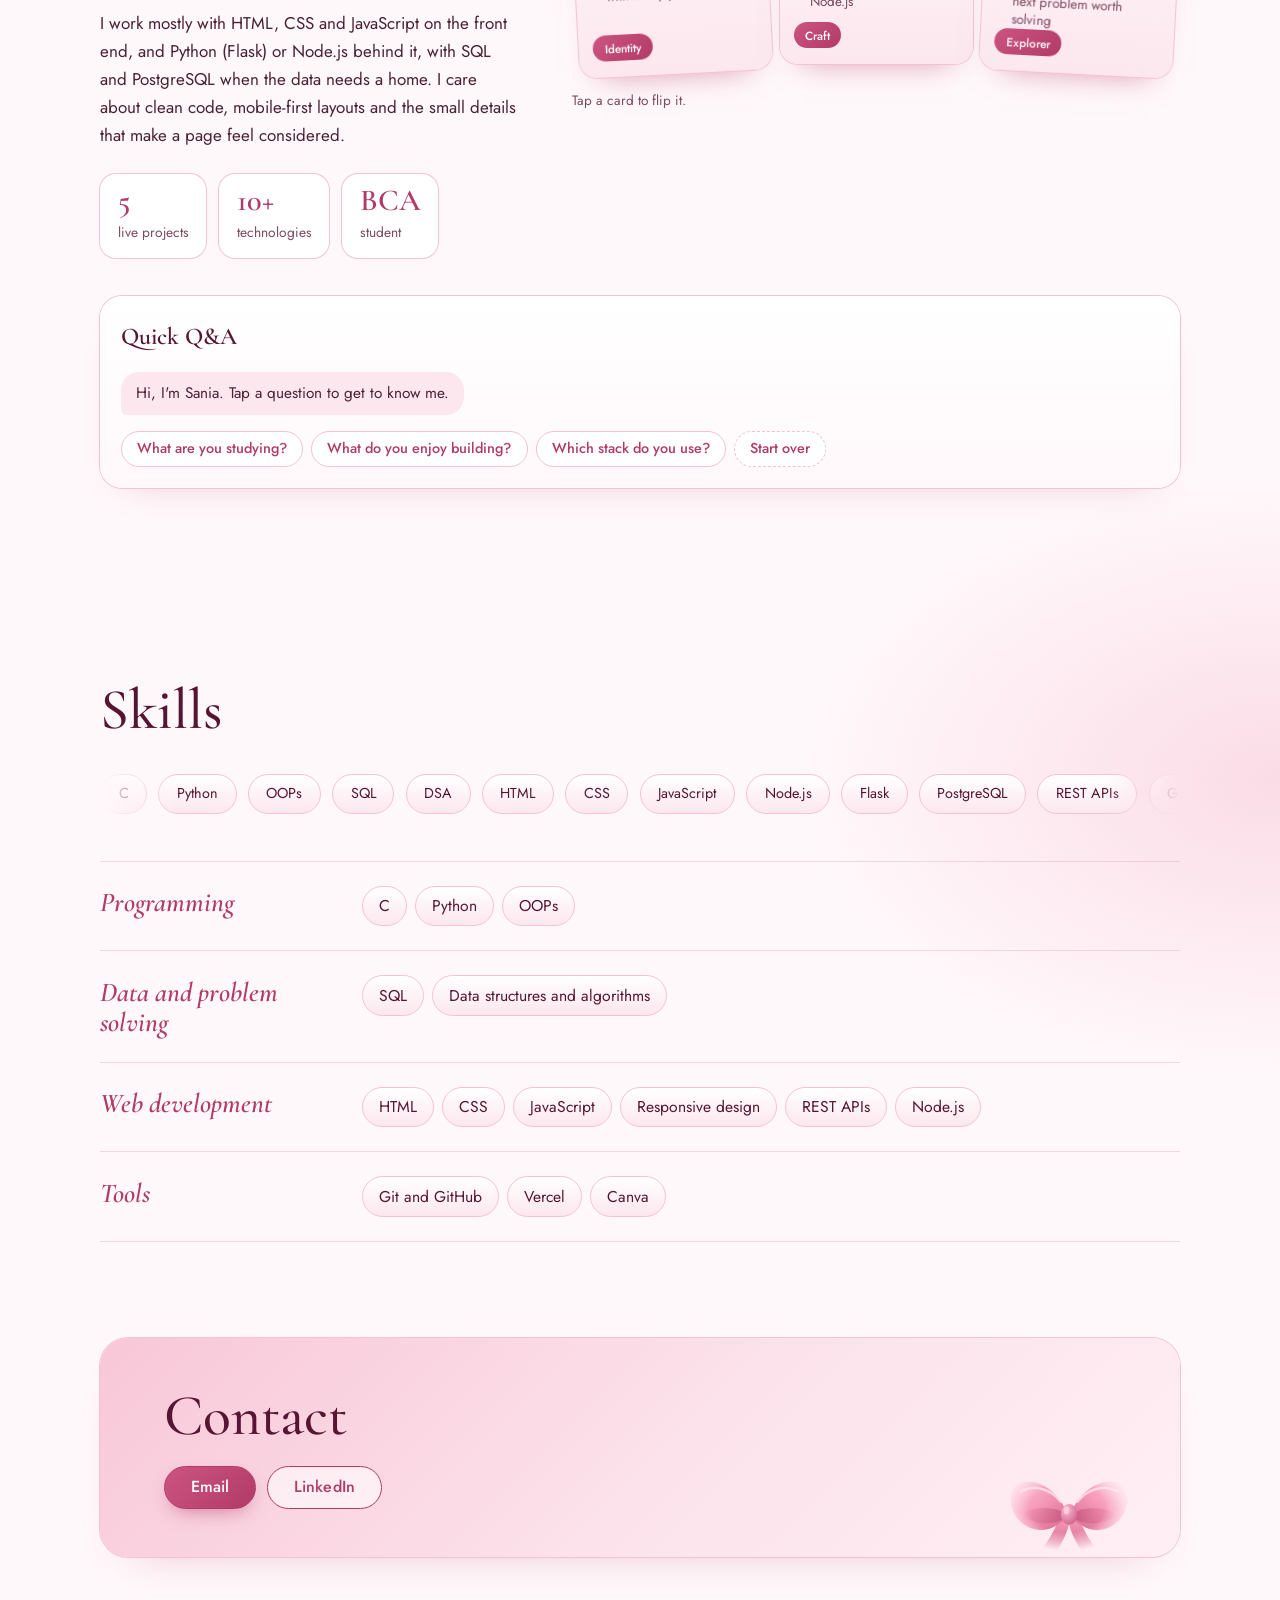
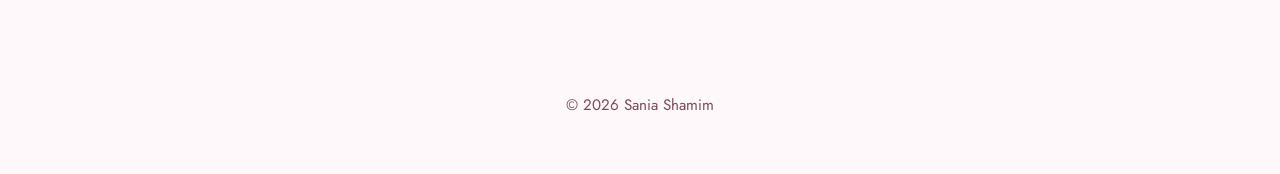
==== commit be5a7957: "Update index.html" ====
--- a/index.html
+++ b/index.html
@@ -4,7 +4,7 @@
 <meta charset="utf-8">
 <meta name="viewport" content="width=device-width, initial-scale=1">
 <title>Sania Shamim | BCA Student</title>
-<meta name="description" content="Sania Shamim is a BCA student interested in tech and problem solving. See her live projects: a lab price comparison app, a weather app, a scholarship finder and a voice chatbot.">
+<meta name="description" content="Sania Shamim is a BCA student interested in tech and problem solving. See her live projects: a lab price comparison app, a weather app, a scholarship finder, a voice chatbot and a trip expense settler.">
 <meta name="theme-color" content="#FCE7EE">
 <link rel="icon" href="data:image/svg+xml,<svg xmlns=%22http://www.w3.org/2000/svg%22 viewBox=%220 0 100 100%22><text y=%22.9em%22 font-size=%2290%22>🎀</text></svg>">
 <link rel="preconnect" href="https://fonts.googleapis.com">
@@ -133,6 +133,7 @@
 .pv-wx{background:linear-gradient(135deg,#F5C2D3,#E9A3BD)}
 .pv-sch{background:linear-gradient(135deg,#FCE3EB,#F5C2D3)}
 .pv-cw{background:linear-gradient(135deg,#FCE3EB,#F8C7D8)}
+.pv-gt{background:linear-gradient(135deg,#F8C7D8,#F5C2D3)}
 .pv .tag{position:absolute;left:.9rem;top:.9rem;z-index:3;padding:.3rem .8rem;border-radius:999px;font-size:.82rem;font-weight:500;color:var(--mulberry);background:rgba(255,255,255,.7);-webkit-backdrop-filter:blur(6px);backdrop-filter:blur(6px);box-shadow:0 0 0 1px rgba(224,138,170,.5)}
 .pv small{position:absolute;right:.9rem;bottom:.6rem;font-size:.72rem;color:var(--berry);opacity:.7}
 .pbow{position:absolute;right:.6rem;top:.4rem;width:74px;height:50px;opacity:.55;rotate:12deg;z-index:0}
@@ -310,7 +311,7 @@
   <section class="sec" id="projects" aria-labelledby="projects-h">
     <div class="wrap">
       <h2 class="sec-title reveal" id="projects-h">Projects</h2>
-      <p class="sec-intro reveal">Four live apps, each built around a real everyday problem. Filter by type, then open the demo.</p>
+      <p class="sec-intro reveal">Five live apps, each built around a real everyday problem. Filter by type, then open the demo.</p>
 
       <div class="filters reveal" role="group" aria-label="Filter projects">
         <button class="fbtn on" type="button" data-f="all" aria-pressed="true">All</button>
@@ -451,6 +452,39 @@
           </div>
         </article>
 
+        <article class="pcard reveal" data-cat="fullstack tool">
+          <div class="pv pv-gt">
+            <svg class="pbow" aria-hidden="true"><use href="#bow"/></svg>
+            <span class="tag">Full-stack</span>
+            <figure class="shot" aria-hidden="true">
+              <div class="bar"><i></i><i></i><i></i></div>
+              <div class="body">
+                <div class="sp"><span>5 expenses</span><em>&#8377;5100</em></div>
+                <div class="row best"><span>Asha pays Ravi</span><b>&#8377;825</b></div>
+                <div class="row"><span>Meera pays Dev</span><b>&#8377;775</b></div>
+                <div class="row"><span>Meera pays Ravi</span><b>&#8377;50</b></div>
+              </div>
+            </figure>
+            <small>Illustrative preview</small>
+          </div>
+          <div class="pb">
+            <h3>Gather</h3>
+            <p class="what">Paste a group trip chat and Gather finds every expense, works out who owes whom, and shows the fewest payments needed to settle up.</p>
+            <ul>
+              <li>Uses the Gemini API to read each message and extract the payer, amount and who shares the cost</li>
+              <li>Nets everyone's balance to find the minimum number of transfers</li>
+              <li>Mobile-friendly page showing total trip spend and who pays whom</li>
+            </ul>
+            <div class="chips">
+              <span class="chip">JavaScript</span><span class="chip">Node.js</span><span class="chip">Gemini API</span><span class="chip">Replit</span>
+            </div>
+            <div class="links">
+              <a class="btn btn-fill" href="https://ba231ea7-5087-4234-a304-a838073ee72e-00-17f8cfq6dz6vb.pike.replit.dev/" target="_blank" rel="noopener">Open live demo</a>
+              <a class="btn btn-line" href="https://github.com/sania-shamim/gather" target="_blank" rel="noopener">View code</a>
+            </div>
+          </div>
+        </article>
+
       </div>
     </div>
   </section>
@@ -464,7 +498,7 @@
           <p>Most of what I build starts with an everyday annoyance: comparing lab test prices across providers, checking the weather without clutter, or finding government scholarships a student actually qualifies for.</p>
           <p>I work mostly with HTML, CSS and JavaScript on the front end, and Python (Flask) or Node.js behind it, with SQL and PostgreSQL when the data needs a home. I care about clean code, mobile-first layouts and the small details that make a page feel considered.</p>
           <div class="stats">
-            <div class="stat"><b>4</b><span>live projects</span></div>
+            <div class="stat"><b>5</b><span>live projects</span></div>
             <div class="stat"><b>10+</b><span>technologies</span></div>
             <div class="stat"><b>BCA</b><span>student</span></div>
           </div>
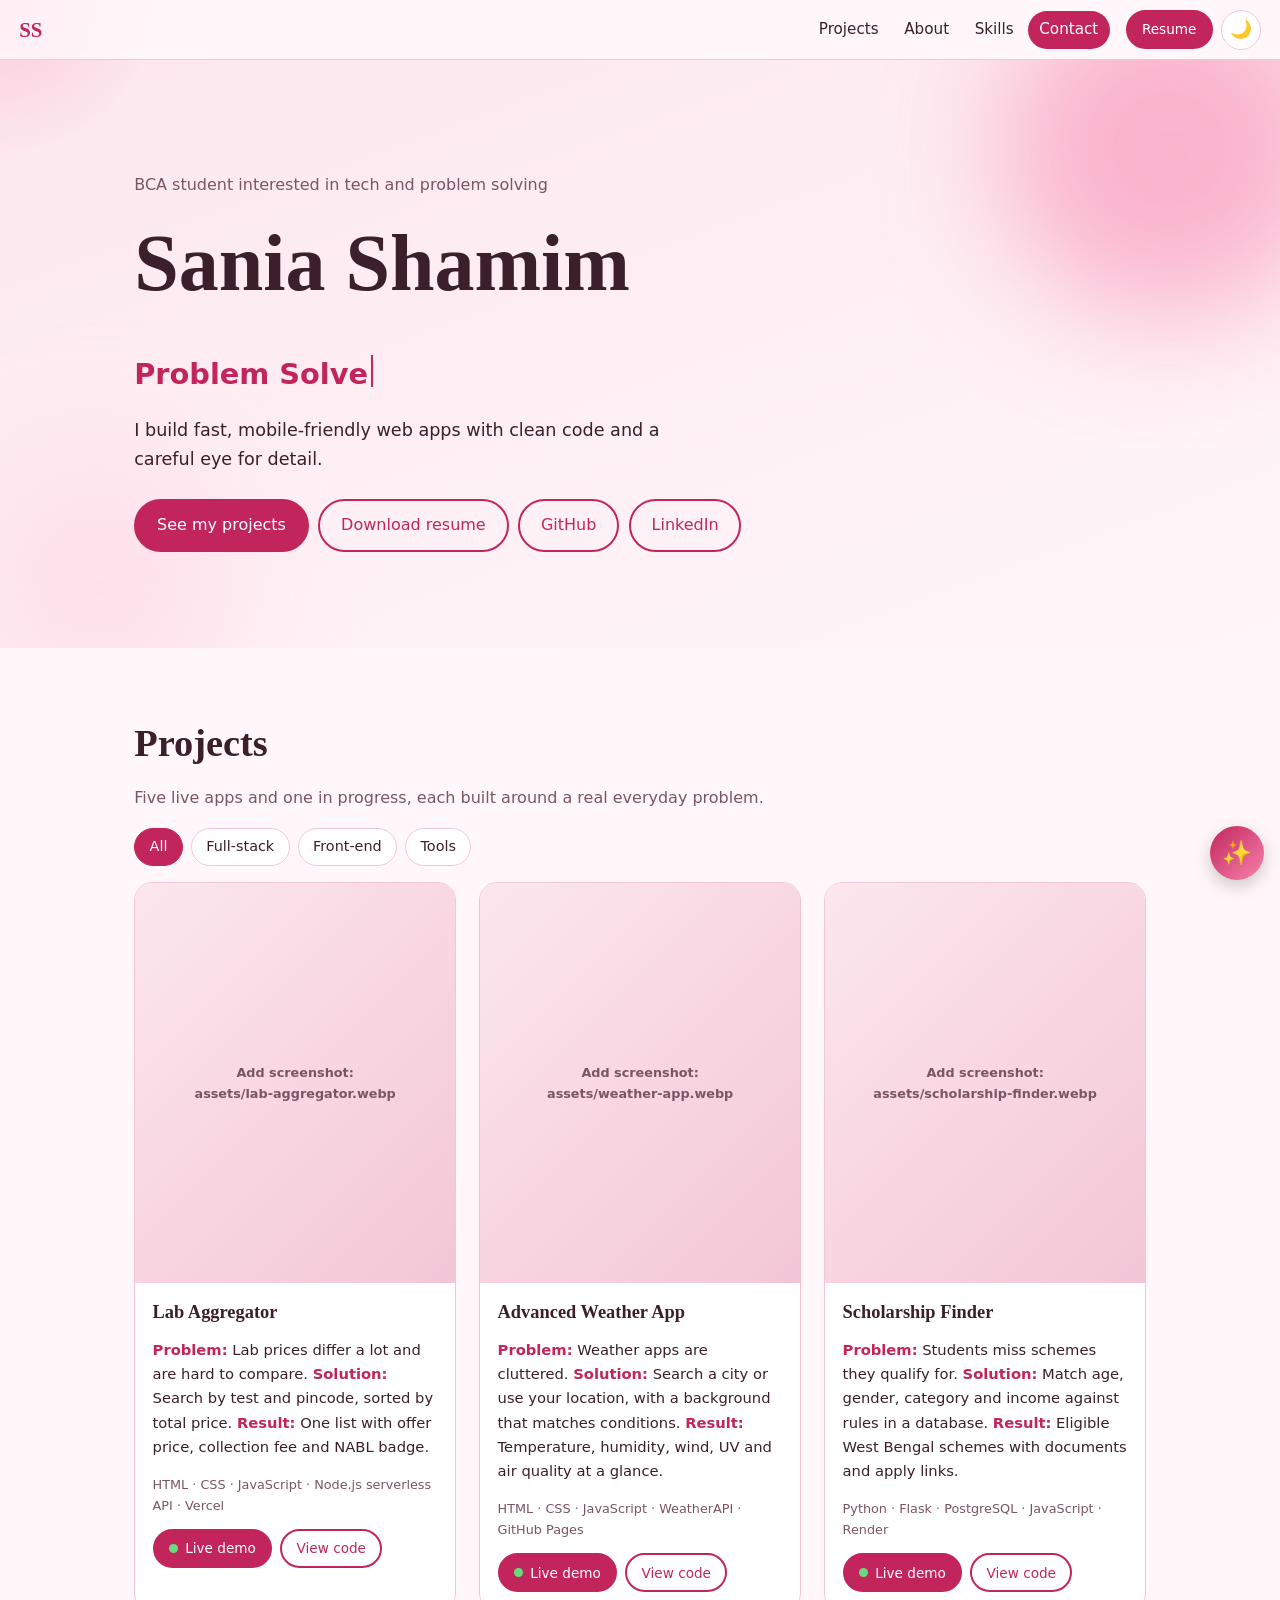
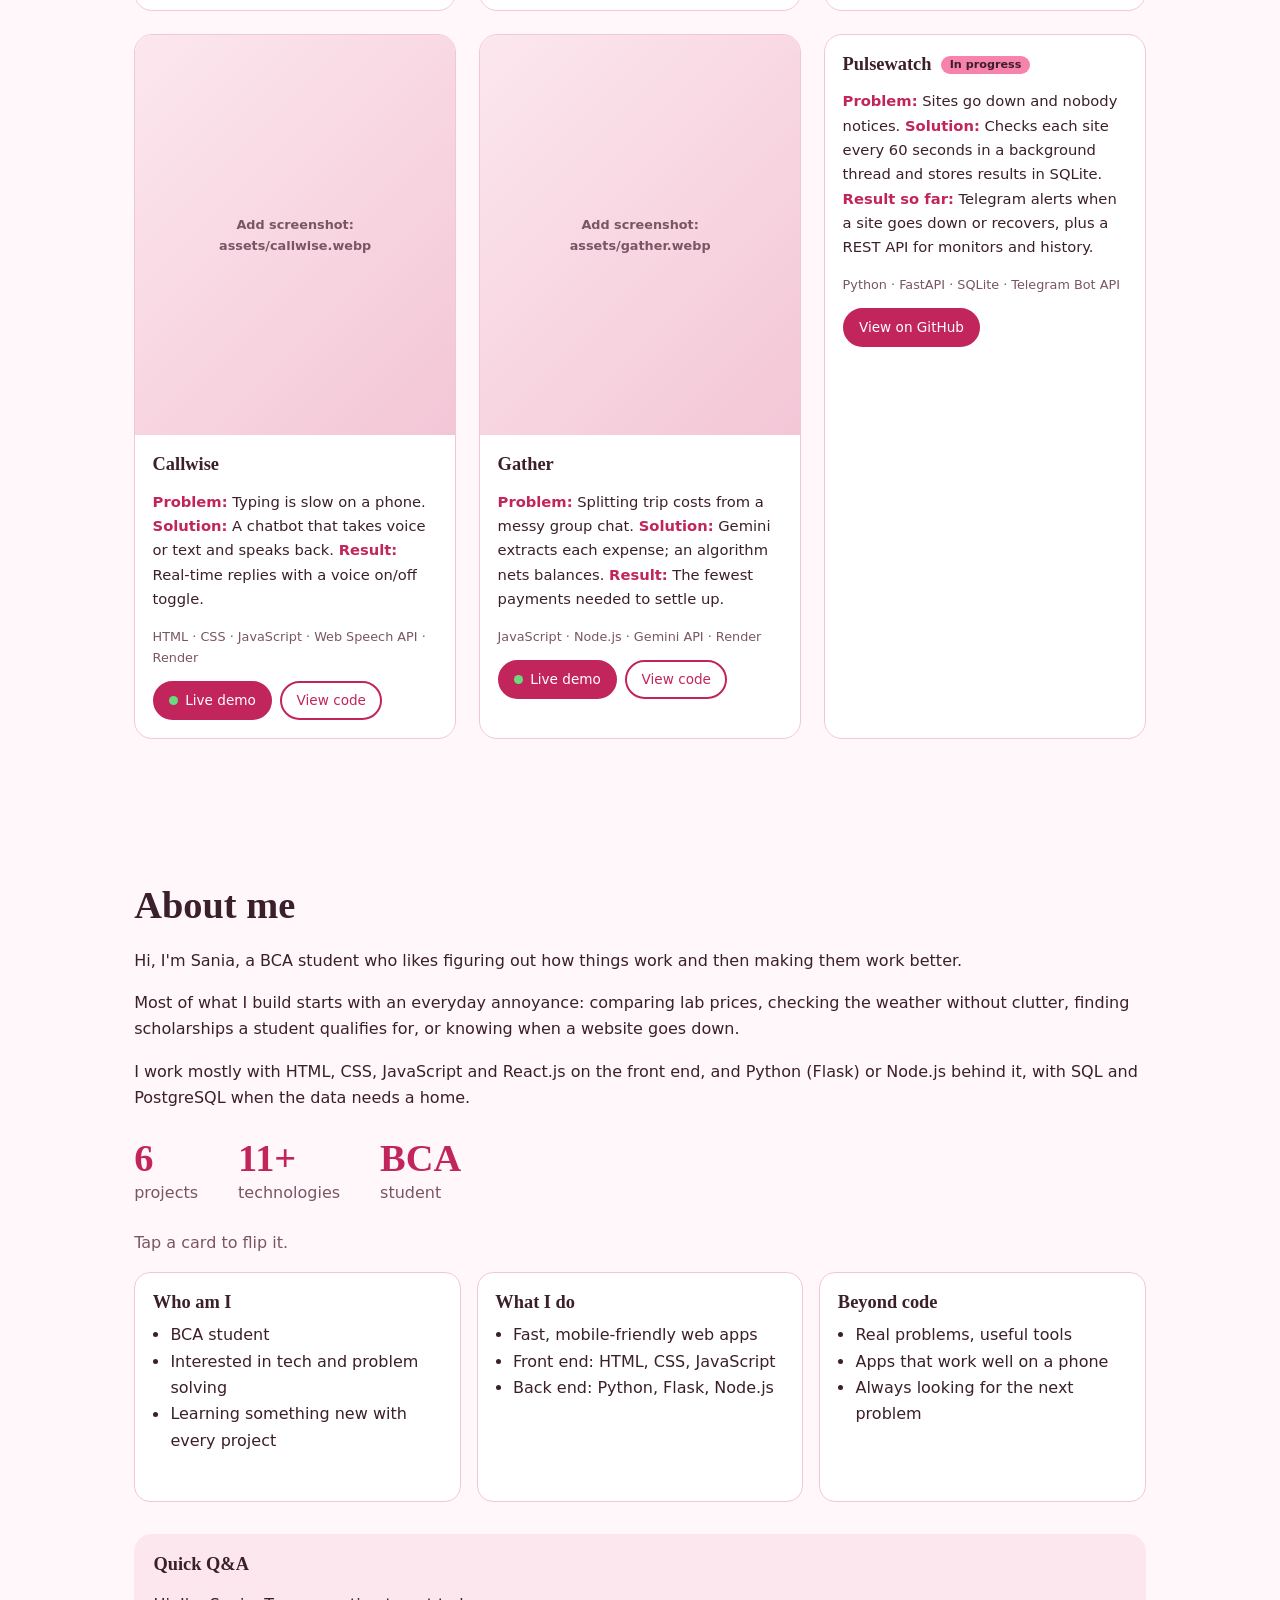
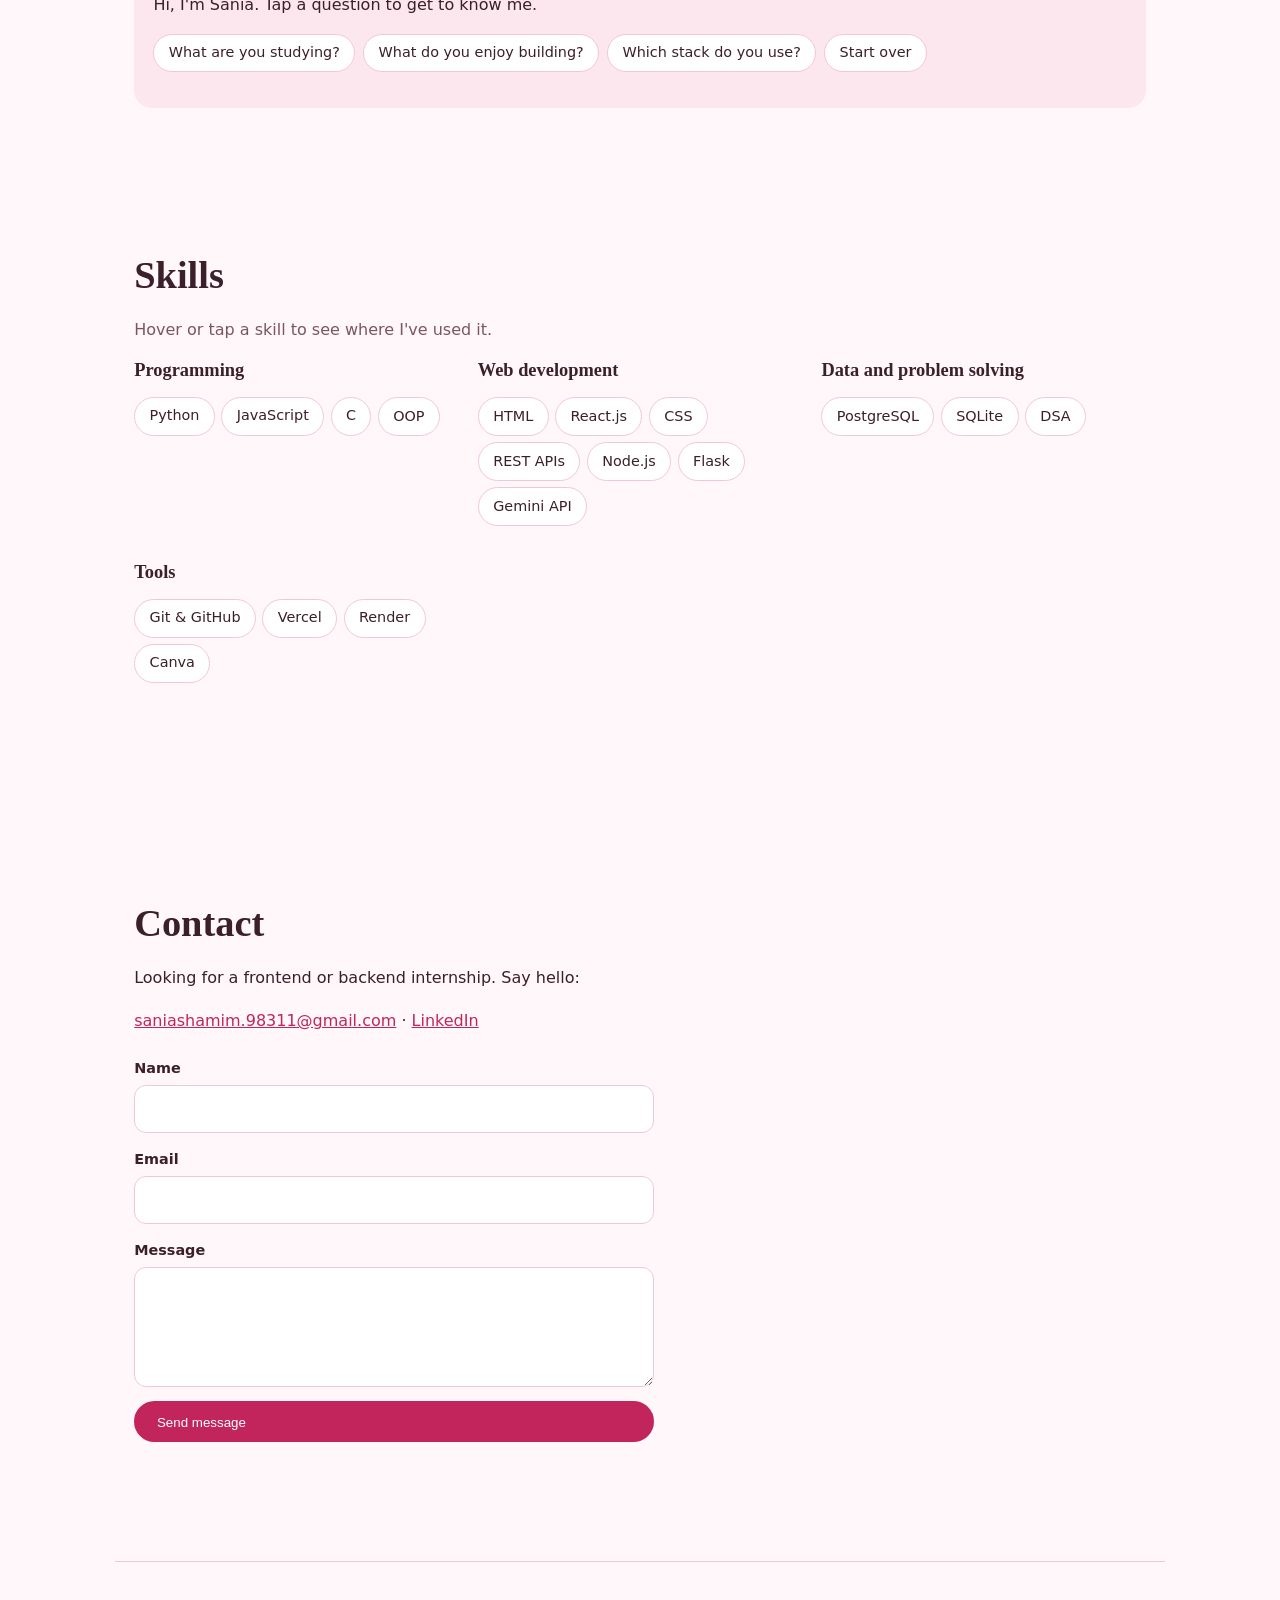
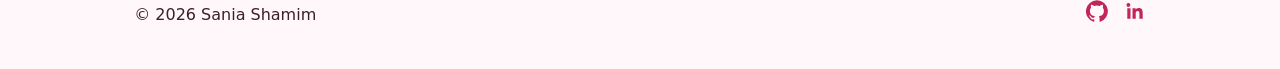
==== commit 46982709: "Add files via upload" ====
--- a/index.html
+++ b/index.html
@@ -3,715 +3,174 @@
 <head>
 <meta charset="utf-8">
 <meta name="viewport" content="width=device-width, initial-scale=1">
-<title>Sania Shamim | BCA Student</title>
-<meta name="description" content="Sania Shamim is a BCA student interested in tech and problem solving. See her live projects: a lab price comparison app, a weather app, a scholarship finder, a voice chatbot and a trip expense settler.">
+<title>Sania Shamim | Web Developer &amp; BCA Student</title>
+<meta name="description" content="Sania Shamim is a BCA student building fast, mobile-friendly web apps. See live projects: lab price comparison, scholarship finder, voice chatbot, trip expense settler and more.">
 <meta name="theme-color" content="#FCE7EE">
-<link rel="icon" href="data:image/svg+xml,<svg xmlns=%22http://www.w3.org/2000/svg%22 viewBox=%220 0 100 100%22><text y=%22.9em%22 font-size=%2290%22>🎀</text></svg>">
-<link rel="preconnect" href="https://fonts.googleapis.com">
-<link rel="preconnect" href="https://fonts.gstatic.com" crossorigin>
-<link href="https://fonts.googleapis.com/css2?family=Cormorant+Garamond:ital,wght@0,500;0,600;1,500&family=Jost:wght@400;500&display=swap" rel="stylesheet">
-<style>
-:root{
-  --pearl:#FFF8FA;--blush:#FCE7EE;--petal:#F5C2D3;--rose:#E08AAA;--berry:#B23A66;--mulberry:#561633;--ink:#4A2236;--muted:#7A4A5F;
-  --serif:"Cormorant Garamond","Playfair Display",Georgia,serif;
-  --sans:"Jost","Segoe UI",system-ui,-apple-system,sans-serif;
-  color-scheme:light;
-}
-*{box-sizing:border-box;margin:0;padding:0}
-html{scroll-behavior:smooth}
-body{
-  font-family:var(--sans);font-size:1.0625rem;line-height:1.65;color:var(--ink);
-  background:
-    radial-gradient(900px 520px at 88% -4%, #F9CCDB 0%, transparent 62%),
-    radial-gradient(760px 560px at -12% 38%, #FBDCE6 0%, transparent 62%),
-    radial-gradient(800px 500px at 100% 80%, #FBDCE6 0%, transparent 60%),
-    var(--pearl);
-  overflow-x:hidden;
-}
-a{color:var(--berry)}
-:focus-visible{outline:3px solid var(--berry);outline-offset:3px;border-radius:6px}
-.wrap{width:min(1080px,100% - 2.5rem);margin-inline:auto}
-.skip{position:absolute;left:-999px;top:0;background:var(--mulberry);color:#fff;padding:.6rem 1rem;z-index:10}
-.skip:focus{left:1rem;top:1rem}
+<link rel="canonical" href="https://sania-shamim.github.io/">
+<meta property="og:type" content="website">
+<meta property="og:title" content="Sania Shamim | Web Developer & BCA Student">
+<meta property="og:description" content="Live, mobile-friendly web apps built around real everyday problems.">
+<meta property="og:url" content="https://sania-shamim.github.io/">
+<meta property="og:image" content="https://sania-shamim.github.io/assets/og.png">
+<meta name="twitter:card" content="summary_large_image">
+<link rel="icon" href="data:image/svg+xml,%3Csvg xmlns='http://www.w3.org/2000/svg' viewBox='0 0 64 64'%3E%3Crect width='64' height='64' rx='16' fill='%23d6336c'/%3E%3Ctext x='32' y='42' font-size='28' font-family='sans-serif' font-weight='700' text-anchor='middle' fill='white'%3ESS%3C/text%3E%3C/svg%3E">
+<script>try{var t=localStorage.getItem('theme')||(matchMedia('(prefers-color-scheme:dark)').matches?'dark':'light');document.documentElement.dataset.theme=t}catch(e){}</script>
+<link rel="stylesheet" href="style.css">
+<script type="application/ld+json">{"@context":"https://schema.org","@type":"Person","name":"Sania Shamim","url":"https://sania-shamim.github.io","jobTitle":"Web Developer","sameAs":["https://github.com/sania-shamim","https://www.linkedin.com/in/sania-shamim-856867389"]}</script>
+</head>
+<body id="top">
+<div id="loader" aria-hidden="true"><span>SS</span></div>
+<div id="progress" aria-hidden="true"></div>
+<div id="glow" aria-hidden="true"></div>
+<a class="skip" href="#projects">Skip to projects</a>
 
-/* ---------- Hero ---------- */
-.hero{position:relative;padding:clamp(1.4rem,4vw,2.6rem) 0 clamp(1.2rem,3.5vw,2.2rem);overflow:hidden}
-.hero-grid{position:relative;z-index:1;display:grid;grid-template-columns:1fr auto;gap:1rem;align-items:center}
-.name{font-family:var(--serif);font-weight:500;font-size:clamp(2.3rem,7.5vw,4.2rem);line-height:1;letter-spacing:-.01em;text-wrap:balance;color:var(--berry)}
-@supports ((-webkit-background-clip:text) or (background-clip:text)){
-  .name{
-    background:linear-gradient(100deg,var(--berry) 0%,var(--berry) 36%,#F29BB9 44%,#FFF1CF 50%,#F29BB9 56%,var(--berry) 64%,var(--mulberry) 100%);
-    background-size:260% 100%;background-position:110% 0;
-    -webkit-background-clip:text;background-clip:text;-webkit-text-fill-color:transparent;color:transparent;
-    animation:sweep 7s ease-in-out 600ms infinite;
-  }
-}
-@keyframes sweep{0%{background-position:110% 0}45%,100%{background-position:-10% 0}}
-.role{font-family:var(--serif);font-style:italic;font-weight:500;font-size:clamp(1.05rem,2.4vw,1.4rem);color:var(--mulberry);margin-top:.5rem}
-.lead{max-width:32rem;margin-top:.6rem;color:var(--ink)}
-.actions{display:flex;flex-wrap:wrap;gap:.7rem;margin-top:1.1rem}
-.btn{
-  position:relative;overflow:hidden;isolation:isolate;display:inline-flex;align-items:center;justify-content:center;
-  padding:.8rem 1.6rem;border-radius:999px;font:500 1rem/1 var(--sans);letter-spacing:.01em;text-decoration:none;
-  border:1.5px solid var(--berry);transition:transform .2s ease,box-shadow .2s ease,background-color .2s ease;
-}
-.btn-fill{background:linear-gradient(135deg,#CC5481,#B23A66);color:#fff;box-shadow:0 8px 20px -8px rgba(178,58,102,.65)}
-.btn-line{background:rgba(255,255,255,.6);color:var(--berry)}
-.btn::after{content:"";position:absolute;inset:0;z-index:-1;background:linear-gradient(100deg,transparent 30%,rgba(255,255,255,.65) 50%,transparent 70%);transform:translateX(-120%)}
-.btn:hover{transform:translateY(-2px)}
-.btn:hover::after{transform:translateX(120%);transition:transform .8s ease}
-.btn-line:hover{background:#fff}
-.hero-bow{display:grid;place-items:center}
-.bow-img{display:block;width:clamp(84px,17vw,190px);height:auto;mix-blend-mode:multiply;-webkit-mask-image:radial-gradient(ellipse 50% 50% at 50% 50%,#000 58%,transparent 100%);mask-image:radial-gradient(ellipse 50% 50% at 50% 50%,#000 58%,transparent 100%)}
-
-/* ---------- Sections ---------- */
-.sec{padding:clamp(3.5rem,8vw,6rem) 0}
-.sec-title{font-family:var(--serif);font-weight:500;font-size:clamp(2.4rem,5.5vw,3.6rem);line-height:1.05;color:var(--mulberry)}
-.sec-intro{max-width:36rem;margin-top:.8rem;color:var(--muted)}
-.chips{display:flex;flex-wrap:wrap;gap:.5rem}
-.chip{padding:.28rem .85rem;border-radius:999px;font-size:.9rem;color:var(--mulberry);background:#fff;border:1px solid var(--petal)}
-.links{display:flex;flex-wrap:wrap;gap:.7rem;margin-top:1.5rem}
-.links .btn{padding:.65rem 1.3rem;font-size:.95rem}
-
-/* ---------- Skills ---------- */
-.skills{margin-top:2.6rem;border-top:1px solid rgba(224,138,170,.3)}
-.skill-row{display:grid;grid-template-columns:minmax(150px,230px) 1fr;gap:.8rem 2rem;align-items:baseline;padding:1.5rem 0;border-bottom:1px solid rgba(224,138,170,.3)}
-.skill-row h3{font-family:var(--serif);font-style:italic;font-weight:600;font-size:1.7rem;color:var(--berry);line-height:1.1}
-.skill-row .chip{background:linear-gradient(180deg,#fff,var(--blush));border-color:var(--petal);padding:.4rem 1rem;font-size:.98rem}
-
-/* ---------- Contact ---------- */
-.contact{position:relative;overflow:hidden;text-align:left;padding:clamp(1.8rem,5vw,3rem) clamp(1.4rem,5vw,4rem);border-radius:28px;background:linear-gradient(135deg,#F8C7D8 0%,#FCE3EB 55%,#FFEFF4 100%);box-shadow:0 0 0 1px var(--petal),0 22px 44px -34px rgba(178,58,102,.4)}
-.contact .actions{margin-top:1.2rem}
-.contact-bow{position:absolute;right:clamp(.6rem,4vw,3rem);bottom:.4rem;width:clamp(70px,12vw,130px);height:auto;mix-blend-mode:multiply;opacity:.9;pointer-events:none;-webkit-mask-image:radial-gradient(ellipse 50% 50% at 50% 50%,#000 58%,transparent 100%);mask-image:radial-gradient(ellipse 50% 50% at 50% 50%,#000 58%,transparent 100%)}
-.contact > *:not(.contact-bow){position:relative;z-index:1}
-footer{padding:2.5rem 0 3.5rem;text-align:center;color:var(--muted);font-size:.95rem}
-
-/* ---------- Visual layer ---------- */
-body{position:relative}
-header,main,footer{position:relative;z-index:1}
-.glow{position:fixed;left:0;top:0;width:360px;height:360px;margin:-180px 0 0 -180px;border-radius:50%;pointer-events:none;z-index:0;opacity:0;transition:opacity .4s;background:radial-gradient(circle,rgba(224,138,170,.30),transparent 65%);will-change:transform}
-
-/* nav */
-.nav{position:fixed;top:.7rem;left:0;right:0;margin-inline:auto;width:max-content;max-width:calc(100% - 1rem);z-index:30;display:flex;align-items:center;gap:.15rem;padding:.3rem .4rem;border-radius:999px;background:rgba(255,248,250,.78);-webkit-backdrop-filter:blur(14px);backdrop-filter:blur(14px);box-shadow:0 0 0 1px var(--petal),0 12px 30px -14px rgba(178,58,102,.45)}
-.nav .mono{width:34px;height:34px;margin-right:.2rem;border-radius:50%;display:grid;place-items:center;font:600 1rem/1 var(--serif);letter-spacing:.02em;color:#fff;text-decoration:none;background:linear-gradient(135deg,#CC5481,#B23A66);animation:ring 3.2s ease-in-out infinite}
-.nav .l{padding:.42rem .7rem;border-radius:999px;color:var(--mulberry);text-decoration:none;font-size:.9rem;font-weight:500;transition:background-color .2s}
-.nav .l:hover,.nav .l.on{background:var(--blush)}
-@keyframes ring{0%,100%{box-shadow:0 0 0 0 rgba(224,138,170,.55)}50%{box-shadow:0 0 0 7px rgba(224,138,170,0)}}
-@media (max-width:420px){.nav .l{padding:.4rem .5rem;font-size:.82rem}}
-
-/* hero */
-.hero{min-height:min(90svh,780px);display:flex;align-items:center;padding-top:5.2rem}
-.hero .hero-grid{width:min(1080px,100% - 2.5rem)}
-#fx{position:absolute;inset:0;width:100%;height:100%;z-index:0;-webkit-mask-image:linear-gradient(#000 72%,transparent);mask-image:linear-gradient(#000 72%,transparent)}
-.typer{font-family:var(--serif);font-size:clamp(1.35rem,3.6vw,2rem);color:var(--berry);margin-top:1rem;min-height:1.5em}
-.typer b{font-weight:600;color:var(--mulberry)}
-.caret{display:inline-block;width:2px;height:1.05em;margin-left:3px;vertical-align:-.15em;background:var(--berry);animation:blink 1s steps(1) infinite}
-@keyframes blink{50%{opacity:0}}
-
-/* reveal on scroll */
-.js .reveal{opacity:0;translate:0 26px;transition:opacity .8s ease,translate .8s cubic-bezier(.2,.8,.2,1)}
-.js .reveal.in{opacity:1;translate:0 0}
-
-/* ---------- Project gallery ---------- */
-.filters{display:flex;flex-wrap:wrap;gap:.6rem;margin-top:1.8rem}
-.fbtn{font:500 .95rem/1 var(--sans);padding:.7rem 1.25rem;border-radius:999px;border:1.5px solid var(--petal);background:rgba(255,255,255,.72);color:var(--mulberry);cursor:pointer;transition:transform .2s,background-color .2s,box-shadow .2s}
-.fbtn:hover{background:#fff;transform:translateY(-1px)}
-.fbtn.on{background:linear-gradient(135deg,#CC5481,#B23A66);border-color:var(--berry);color:#fff;box-shadow:0 10px 20px -10px rgba(178,58,102,.7)}
-.projects{display:grid;grid-template-columns:repeat(auto-fill,minmax(min(100%,310px),1fr));gap:1.6rem;margin-top:2.2rem}
-.pcard{position:relative;display:flex;flex-direction:column;overflow:hidden;border-radius:24px;background:linear-gradient(180deg,#fff,var(--pearl));box-shadow:0 0 0 1px var(--petal),0 22px 40px -30px rgba(178,58,102,.5);transform:perspective(1100px) rotateX(var(--rx,0deg)) rotateY(var(--ry,0deg));transition:transform .25s ease,box-shadow .3s ease}
-.pcard[hidden]{display:none}
-.pcard.pop{animation:pop .5s cubic-bezier(.2,.8,.2,1)}
-@keyframes pop{from{opacity:0;scale:.94}to{opacity:1;scale:1}}
-.pcard:hover{box-shadow:0 0 0 1.5px var(--rose),0 30px 50px -28px rgba(178,58,102,.6)}
-.pcard::before{content:"";position:absolute;inset:0;z-index:2;pointer-events:none;border-radius:inherit;opacity:0;transition:opacity .3s;background:radial-gradient(420px circle at var(--mx,50%) var(--my,30%),rgba(255,255,255,.55),transparent 55%)}
-.pcard:hover::before{opacity:1}
-.pv{position:relative;height:262px;padding-top:1.9rem;display:grid;place-items:center;overflow:hidden;isolation:isolate}
-.pv::before,.pv::after{content:"";position:absolute;border-radius:50%;filter:blur(8px);z-index:-1}
-.pv::before{width:230px;height:230px;left:-60px;top:-70px;background:rgba(255,255,255,.55)}
-.pv::after{width:200px;height:200px;right:-50px;bottom:-80px;background:rgba(255,255,255,.35)}
-.pv-lab{background:linear-gradient(135deg,#F8C7D8,#FCE3EB)}
-.pv-wx{background:linear-gradient(135deg,#F5C2D3,#E9A3BD)}
-.pv-sch{background:linear-gradient(135deg,#FCE3EB,#F5C2D3)}
-.pv-cw{background:linear-gradient(135deg,#FCE3EB,#F8C7D8)}
-.pv-gt{background:linear-gradient(135deg,#F8C7D8,#F5C2D3)}
-.pv .tag{position:absolute;left:.9rem;top:.9rem;z-index:3;padding:.3rem .8rem;border-radius:999px;font-size:.82rem;font-weight:500;color:var(--mulberry);background:rgba(255,255,255,.7);-webkit-backdrop-filter:blur(6px);backdrop-filter:blur(6px);box-shadow:0 0 0 1px rgba(224,138,170,.5)}
-.pv small{position:absolute;right:.9rem;bottom:.6rem;font-size:.72rem;color:var(--berry);opacity:.7}
-.pbow{position:absolute;right:.6rem;top:.4rem;width:74px;height:50px;opacity:.55;rotate:12deg;z-index:0}
-.pcard .shot,.pcard .phone{transition:transform .5s cubic-bezier(.2,.8,.2,1)}
-.pcard:hover .shot,.pcard:hover .phone{transform:translateY(-8px) rotate(-1.2deg) scale(1.03)}
-
-/* browser mock */
-.shot{width:min(78%,300px);border-radius:12px;background:#fff;overflow:hidden;font-size:.78rem;color:var(--ink);box-shadow:0 0 0 1px rgba(178,58,102,.25),0 22px 34px -18px rgba(86,22,51,.55)}
-.shot .bar{display:flex;gap:5px;padding:.45rem .6rem;background:var(--blush)}
-.shot .bar i{width:8px;height:8px;border-radius:50%;background:var(--petal)}
-.shot .bar i:first-child{background:var(--rose)}
-.shot .body{display:grid;gap:.45rem;padding:.7rem}
-.sp{display:flex;justify-content:space-between;gap:.5rem;padding:.4rem .7rem;border-radius:999px;background:var(--blush);color:var(--muted)}
-.sp em{font-style:normal;color:var(--berry)}
-.row{display:flex;justify-content:space-between;align-items:center;gap:.5rem;padding:.45rem .6rem;border-radius:10px;box-shadow:0 0 0 1px var(--petal)}
-.row.best{background:linear-gradient(90deg,#FFF1F5,#FCE3EB);box-shadow:0 0 0 1.5px var(--rose)}
-.row u{margin-left:.3rem;padding:.05rem .4rem;border-radius:6px;font-size:.66rem;text-decoration:none;background:#E9F7EE;color:#2F7A4B}
-.row b{font-weight:600;color:var(--berry)}
-.row b s{margin-left:.35rem;font-weight:400;font-size:.7rem;color:#9a7a8a}
-.row b.ok{color:#2F7A4B}.row b.no{color:#9a7a8a;font-weight:500}
-.fl{display:flex;gap:.35rem;flex-wrap:wrap}
-.fl span{padding:.25rem .6rem;border-radius:999px;background:var(--blush);color:var(--mulberry);font-size:.72rem}
-.cb{max-width:84%;padding:.4rem .7rem;border-radius:12px;font-size:.72rem;line-height:1.35}
-.cb.u{justify-self:end;color:#fff;background:linear-gradient(135deg,#CC5481,#B23A66);border-bottom-right-radius:4px}
-.cb.a{justify-self:start;background:var(--blush);color:var(--ink);border-bottom-left-radius:4px}
-.cmic{justify-self:center;width:30px;height:30px;border-radius:50%;display:grid;place-items:center;font-size:.8rem;background:linear-gradient(135deg,#CC5481,#B23A66)}
-
-/* phone mock */
-.phone{width:124px;height:206px;border-radius:24px;padding:6px;background:var(--mulberry);box-shadow:0 22px 34px -16px rgba(86,22,51,.7)}
-.phone .scr{position:relative;height:100%;border-radius:19px;overflow:hidden;padding:1.1rem .65rem .6rem;color:#fff;background:linear-gradient(170deg,#F29BB9,#B23A66 70%,#561633);display:flex;flex-direction:column}
-.phone .scr::before{content:"";position:absolute;left:50%;top:5px;translate:-50% 0;width:34px;height:6px;border-radius:6px;background:rgba(0,0,0,.35)}
-.phone .city{font-size:.72rem;opacity:.9;margin-top:.3rem}
-.phone .t{font:500 2.6rem/1 var(--serif);margin-top:.15rem}
-.phone .t small{display:block;margin-top:.15rem;font:400 .7rem var(--sans);opacity:.9}
-.phone .wxg{margin-top:auto;display:grid;grid-template-columns:1fr 1fr;gap:.3rem}
-.phone .wxg span{padding:.3rem .2rem;border-radius:9px;font-size:.58rem;white-space:nowrap;background:rgba(255,255,255,.22);text-align:center}
-.sun{position:absolute;right:-12px;top:30px;width:56px;height:56px;border-radius:50%;background:radial-gradient(circle,#FFF1CF,#FFD9A0 60%,transparent 72%);animation:float 5s ease-in-out infinite}
-@keyframes float{50%{translate:0 -6px}}
-
-.pb{display:flex;flex-direction:column;flex:1;padding:1.4rem 1.5rem 1.6rem;position:relative;z-index:1}
-.pb h3{font-family:var(--serif);font-weight:600;font-size:1.9rem;line-height:1.05;color:var(--mulberry)}
-.pb .what{margin-top:.6rem;color:var(--ink);font-size:1rem;line-height:1.55}
-.pb ul{list-style:none;display:grid;gap:.5rem;margin-top:1rem;font-size:.94rem;color:var(--muted);line-height:1.45}
-.pb li{position:relative;padding-left:1.3rem}
-.pb li::before{content:"";position:absolute;left:.1rem;top:.55em;width:.42rem;height:.42rem;border-radius:50%;background:var(--rose)}
-.pb .chips{margin-top:1.1rem;gap:.4rem}
-.pb .chip{font-size:.82rem;padding:.2rem .7rem}
-.pb .links{margin-top:auto;padding-top:1.3rem}
-.pb .links .btn{padding:.6rem 1.1rem;font-size:.92rem}
-
-/* ---------- About ---------- */
-.about-grid{display:grid;grid-template-columns:minmax(0,.9fr) minmax(0,1.3fr);gap:2.5rem clamp(1.5rem,4vw,3.5rem);margin-top:2.6rem;align-items:start}
-.about-grid>*{min-width:0}
-.bio p{margin-top:1rem}
-.bio p:first-child{margin-top:0;font-family:var(--serif);font-size:clamp(1.35rem,2.6vw,1.7rem);line-height:1.3;color:var(--mulberry)}
-.stats{display:flex;flex-wrap:wrap;gap:.8rem;margin-top:1.5rem}
-.stat{padding:.8rem 1.1rem;border-radius:16px;background:#fff;box-shadow:0 0 0 1px var(--petal)}
-.stat b{display:block;font:600 1.9rem/1 var(--serif);color:var(--berry)}
-.stat span{font-size:.86rem;color:var(--muted)}
-.deck{display:grid;grid-template-columns:repeat(3,1fr);gap:.9rem}
-.fcard{position:relative;aspect-ratio:3/4.9;padding:0;border:0;background:none;cursor:pointer;font:inherit;color:inherit;text-align:left;transition:transform .35s cubic-bezier(.2,.8,.2,1)}
-.fcard:nth-child(1){rotate:-3deg}.fcard:nth-child(3){rotate:3deg}.fcard:nth-child(2){translate:0 -10px}
-.fcard:hover{transform:translateY(-6px)}
-.fi{position:absolute;inset:0;transform-style:preserve-3d;transition:transform .7s cubic-bezier(.2,.8,.2,1)}
-.fcard.flip .fi{transform:rotateY(180deg)}
-.ff,.fb{position:absolute;inset:0;display:flex;flex-direction:column;padding:1rem .9rem;border-radius:18px;-webkit-backface-visibility:hidden;backface-visibility:hidden;background:linear-gradient(180deg,#fff,var(--blush));box-shadow:0 0 0 1px var(--petal),0 18px 30px -22px rgba(178,58,102,.6)}
-.fb{transform:rotateY(180deg);background:linear-gradient(160deg,#FCE3EB,#F5C2D3)}
-.ff svg{width:34px;height:34px;fill:none;stroke:var(--berry);stroke-width:1.7;stroke-linecap:round;stroke-linejoin:round}
-.ff h3,.fb h3{font-family:var(--serif);font-style:italic;font-weight:600;font-size:1.3rem;line-height:1.1;color:var(--berry);margin-top:.7rem}
-.fb p{margin-top:.5rem;line-height:1.4;color:var(--ink);font-size:.86rem}
-.ff .pill{margin-top:auto;align-self:flex-start;padding:.2rem .7rem;border-radius:999px;font-size:.74rem;font-weight:500;color:#fff;background:linear-gradient(135deg,#CC5481,#B23A66)}
-.fl2{list-style:none;display:grid;gap:.45rem;margin-top:.7rem;font-size:.84rem;line-height:1.35;color:var(--muted)}
-.fl2 li{position:relative;padding-left:1rem}
-.fl2 li::before{content:"";position:absolute;left:.1rem;top:.5em;width:.38rem;height:.38rem;border-radius:50%;background:var(--rose)}
-.fcard .fb{overflow:auto}
-.hint{margin-top:.9rem;font-size:.85rem;color:var(--muted)}
-
-.chat{margin-top:2.4rem;padding:1.3rem;border-radius:22px;background:linear-gradient(180deg,#fff,var(--pearl));box-shadow:0 0 0 1px var(--petal),0 18px 36px -28px rgba(178,58,102,.35)}
-.chat h3{font-family:var(--serif);font-weight:600;font-size:1.5rem;color:var(--mulberry)}
-.log{display:grid;gap:.6rem;margin-top:1rem}
-.b{max-width:88%;padding:.6rem .95rem;border-radius:18px;font-size:.96rem;line-height:1.5;animation:pop .35s ease}
-.b.bot{justify-self:start;border-bottom-left-radius:6px;background:var(--blush);color:var(--ink)}
-.b.me{justify-self:end;border-bottom-right-radius:6px;color:#fff;background:linear-gradient(135deg,#CC5481,#B23A66)}
-.dots i{display:inline-block;width:6px;height:6px;margin:0 2px;border-radius:50%;background:var(--berry);animation:dot 1s infinite}
-.dots i:nth-child(2){animation-delay:.15s}.dots i:nth-child(3){animation-delay:.3s}
-@keyframes dot{50%{translate:0 -4px;opacity:.4}}
-.qs{display:flex;flex-wrap:wrap;gap:.5rem;margin-top:1rem}
-.q{font:500 .9rem/1.2 var(--sans);padding:.55rem .95rem;border-radius:999px;border:1.5px solid var(--petal);background:#fff;color:var(--berry);cursor:pointer;transition:background-color .2s}
-.q:hover:not(:disabled){background:var(--blush)}
-.q:disabled{opacity:.45;cursor:default}
-.q.reset{border-style:dashed}
-
-/* skills marquee */
-.marquee{overflow:hidden;margin-top:1.8rem;padding:.3rem 0;-webkit-mask-image:linear-gradient(90deg,transparent,#000 7%,#000 93%,transparent);mask-image:linear-gradient(90deg,transparent,#000 7%,#000 93%,transparent)}
-.track{display:flex;width:max-content;animation:marq 40s linear infinite}
-.track .chip{margin-right:.7rem;padding:.45rem 1.1rem;background:linear-gradient(180deg,#fff,var(--blush));white-space:nowrap}
-.marquee:hover .track{animation-play-state:paused}
-@keyframes marq{to{transform:translateX(-50%)}}
-
-@media (max-width:820px){
-  .skill-row{grid-template-columns:1fr}
-  .about-grid{grid-template-columns:1fr}
-  .deck{display:flex;overflow-x:auto;scroll-snap-type:x mandatory;gap:1rem;padding:1rem .4rem 1.4rem;margin:0 -.4rem}
-  .fcard{flex:0 0 min(62vw,240px);scroll-snap-align:center}
-  .pv{height:246px}
-}
-@media (prefers-reduced-motion:reduce){
-  html{scroll-behavior:auto}
-  .name{animation:none;background-position:-10% 0}
-  .btn,.btn::after{transition:none}
-  .track,.nav .mono,.caret,.sun,.dots i{animation:none}
-  .marquee{overflow:visible}.track{flex-wrap:wrap;width:auto}
-  .js .reveal{opacity:1;translate:none;transition:none}
-  .pcard,.pcard .shot,.pcard .phone,.fi{transition:none}
-}
-</style>
-<script>document.documentElement.className+=" js"</script>
-</head>
-<body>
-
-<!-- Shared SVG art: bow -->
-<svg width="0" height="0" style="position:absolute" aria-hidden="true" focusable="false">
-  <defs>
-    <linearGradient id="loopg" x1="0" y1="0" x2="1" y2="1"><stop offset="0" stop-color="#FFDCE8"/><stop offset=".5" stop-color="#F59BBB"/><stop offset="1" stop-color="#D4608A"/></linearGradient>
-    <linearGradient id="underg" x1="0" y1="0" x2="1" y2="0"><stop offset="0" stop-color="#C94F7C" stop-opacity=".05"/><stop offset="1" stop-color="#A83160" stop-opacity=".55"/></linearGradient>
-    <linearGradient id="tailg" x1="0" y1="0" x2="0" y2="1"><stop offset="0" stop-color="#F59BBB"/><stop offset="1" stop-color="#C94F7C"/></linearGradient>
-    <radialGradient id="knotg" cx=".35" cy=".3" r=".9"><stop offset="0" stop-color="#FFC4D8"/><stop offset="1" stop-color="#C2467A"/></radialGradient>
-    <g id="bow-half">
-      <path d="M57 46L49 48C45 59 38 69 30 80L38 76L45 82C52 70 58 60 60 50Z" fill="url(#tailg)"/>
-      <path d="M58 40C49 14 20 2 8 15C-2 27 8 54 31 56C44 57 53 48 58 44Z" fill="url(#loopg)"/>
-      <path d="M58 41C46 33 28 33 15 41C26 52 45 52 58 44Z" fill="url(#underg)"/>
-      <path d="M52 29C43 17 27 12 14 19" fill="none" stroke="#fff" stroke-opacity=".75" stroke-width="2.2" stroke-linecap="round"/>
-      <path d="M8 15C-2 27 8 54 31 56" fill="none" stroke="#fff" stroke-opacity=".35" stroke-width="1"/>
-    </g>
-    <symbol id="bow" viewBox="-2 -4 124 84">
-      <use href="#bow-half"/>
-      <use href="#bow-half" transform="matrix(-1 0 0 1 120 0)"/>
-      <ellipse cx="60" cy="41" rx="8" ry="10" fill="url(#knotg)"/>
-      <ellipse cx="57.5" cy="37" rx="2.8" ry="4" fill="#fff" fill-opacity=".5"/>
-    </symbol>
-  </defs>
-</svg>
-
-<a class="skip" href="#projects">Skip to projects</a>
-<div class="glow" aria-hidden="true"></div>
-<nav class="nav" aria-label="Sections">
-  <a class="mono" href="#top" aria-label="Back to top">SS</a>
-  <a class="l" href="#projects">Projects</a>
-  <a class="l" href="#about">About</a>
-  <a class="l" href="#skills">Skills</a>
-  <a class="l" href="#contact">Contact</a>
-</nav>
-
-<header class="hero" id="top">
-  <canvas id="fx" aria-hidden="true"></canvas>
-  <div class="wrap hero-grid">
-    <div class="hero-text">
-      <h1 class="name">Sania Shamim</h1>
-      <p class="role">BCA student interested in tech and problem solving</p>
-      <p class="typer" aria-hidden="true">Turning ideas into <b id="type">web apps</b><span class="caret"></span></p>
-      <p class="lead">I build fast, mobile-friendly web apps with clean code and a careful eye for detail.</p>
-      <div class="actions">
-        <a class="btn btn-fill" href="#projects">See my projects</a>
-        <a class="btn btn-line" href="https://github.com/sania-shamim">GitHub</a>
-        <a class="btn btn-line" href="https://www.linkedin.com/in/sania-shamim-856867389">LinkedIn</a>
-      </div>
-    </div>
-    <div class="hero-bow" aria-hidden="true">
-      <svg class="bow-img" viewBox="-2 -4 124 84"><use href="#bow"/></svg>
-    </div>
+<header class="nav">
+  <a class="logo" href="#top" aria-label="Back to top">SS</a>
+  <nav aria-label="Main">
+    <a href="#projects">Projects</a><a href="#about">About</a><a href="#skills">Skills</a><a href="#contact">Contact</a>
+  </nav>
+  <div class="nav-r">
+    <a class="btn sm" href="Sania_Shamim_Resume.pdf" download>Resume</a>
+    <button id="theme" class="icon-btn" aria-label="Toggle dark mode"><span aria-hidden="true">🌙</span></button>
   </div>
 </header>
 
 <main>
-  <section class="sec" id="projects" aria-labelledby="projects-h">
-    <div class="wrap">
-      <h2 class="sec-title reveal" id="projects-h">Projects</h2>
-      <p class="sec-intro reveal">Five live apps, each built around a real everyday problem. Filter by type, then open the demo.</p>
+<section class="hero">
+  <div class="blob b1" aria-hidden="true"></div><div class="blob b2" aria-hidden="true"></div>
+  <div class="wrap">
+    <p class="muted">BCA student interested in tech and problem solving</p>
+    <h1>Sania Shamim</h1>
+    <p class="type" aria-live="off"><span id="typed">Web Developer</span><i class="caret" aria-hidden="true"></i></p>
+    <p class="lead">I build fast, mobile-friendly web apps with clean code and a careful eye for detail.</p>
+    <div class="cta">
+      <a class="btn" href="#projects">See my projects</a>
+      <a class="btn ghost" href="Sania_Shamim_Resume.pdf" download>Download resume</a>
+      <a class="btn ghost" href="https://github.com/sania-shamim" rel="noopener">GitHub</a>
+      <a class="btn ghost" href="https://www.linkedin.com/in/sania-shamim-856867389" rel="noopener">LinkedIn</a>
+    </div>
+  </div>
+</section>
 
-      <div class="filters reveal" role="group" aria-label="Filter projects">
-        <button class="fbtn on" type="button" data-f="all" aria-pressed="true">All</button>
-        <button class="fbtn" type="button" data-f="fullstack" aria-pressed="false">Full-stack</button>
-        <button class="fbtn" type="button" data-f="frontend" aria-pressed="false">Front-end</button>
-        <button class="fbtn" type="button" data-f="tool" aria-pressed="false">Tools</button>
-      </div>
+<section id="projects" class="wrap reveal">
+  <h2>Projects</h2>
+  <p class="muted">Five live apps and one in progress, each built around a real everyday problem.</p>
+  <div class="filters" role="group" aria-label="Filter projects">
+    <button class="chip on" data-f="all">All</button><button class="chip" data-f="full">Full-stack</button><button class="chip" data-f="front">Front-end</button><button class="chip" data-f="tools">Tools</button>
+  </div>
+  <div class="grid">
 
-      <div class="projects">
+    <article class="card tilt" data-c="full">
+      <div class="shot"><img src="assets/lab-aggregator.webp" width="640" height="800" loading="lazy" alt="Lab Aggregator showing test prices compared across providers"><b>Add screenshot:<br>assets/lab-aggregator.webp</b></div>
+      <div class="body"><h3>Lab Aggregator</h3>
+      <p class="prs"><b>Problem:</b> Lab prices differ a lot and are hard to compare. <b>Solution:</b> Search by test and pincode, sorted by total price. <b>Result:</b> One list with offer price, collection fee and NABL badge.</p>
+      <p class="tags">HTML · CSS · JavaScript · Node.js serverless API · Vercel</p>
+      <div class="row"><a class="btn sm" href="https://lab-aggregator.vercel.app/" rel="noopener"><i class="dot"></i>Live demo</a><a class="btn sm ghost" href="https://github.com/sania-shamim/lab-aggregator" rel="noopener">View code</a></div></div>
+    </article>
 
-        <article class="pcard reveal" data-cat="fullstack tool">
-          <div class="pv pv-lab">
-            <svg class="pbow" aria-hidden="true"><use href="#bow"/></svg>
-            <span class="tag">Full-stack</span>
-            <figure class="shot" aria-hidden="true">
-              <div class="bar"><i></i><i></i><i></i></div>
-              <div class="body">
-                <div class="sp"><span>Search a test</span><em>Pincode</em></div>
-                <div class="row best"><span>Provider A <u>NABL</u></span><b>&#8377;449<s>&#8377;899</s></b></div>
-                <div class="row"><span>Provider B <u>NABL</u></span><b>&#8377;520<s>&#8377;950</s></b></div>
-                <div class="row"><span>Provider C</span><b>&#8377;610<s>&#8377;1,100</s></b></div>
-              </div>
-            </figure>
-            <small>Illustrative preview</small>
-          </div>
-          <div class="pb">
-            <h3>Lab Aggregator</h3>
-            <p class="what">Search for a lab test, enter your pincode, and compare prices across providers in one list.</p>
-            <ul>
-              <li>Shows single tests and health packages that include the test you searched</li>
-              <li>Sorts results by total price: offer price plus home collection fee</li>
-              <li>Mobile-friendly cards with MRP strikethrough, price breakdown and NABL badge</li>
-            </ul>
-            <div class="chips">
-              <span class="chip">HTML</span><span class="chip">CSS</span><span class="chip">JavaScript</span><span class="chip">Node.js serverless API</span><span class="chip">Vercel</span>
-            </div>
-            <div class="links">
-              <a class="btn btn-fill" href="https://lab-aggregator.vercel.app/" target="_blank" rel="noopener">Open live demo</a>
-              <a class="btn btn-line" href="https://github.com/sania-shamim/lab-aggregator" target="_blank" rel="noopener">View code</a>
-            </div>
-          </div>
-        </article>
+    <article class="card tilt" data-c="front">
+      <div class="shot"><img src="assets/weather-app.webp" width="640" height="800" loading="lazy" alt="Advanced Weather App showing temperature, humidity and wind"><b>Add screenshot:<br>assets/weather-app.webp</b></div>
+      <div class="body"><h3>Advanced Weather App</h3>
+      <p class="prs"><b>Problem:</b> Weather apps are cluttered. <b>Solution:</b> Search a city or use your location, with a background that matches conditions. <b>Result:</b> Temperature, humidity, wind, UV and air quality at a glance.</p>
+      <p class="tags">HTML · CSS · JavaScript · WeatherAPI · GitHub Pages</p>
+      <div class="row"><a class="btn sm" href="https://sania-shamim.github.io/Weather-app/" rel="noopener"><i class="dot"></i>Live demo</a><a class="btn sm ghost" href="https://github.com/sania-shamim/Weather-app" rel="noopener">View code</a></div></div>
+    </article>
 
-        <article class="pcard reveal" data-cat="frontend">
-          <div class="pv pv-wx">
-            <svg class="pbow" aria-hidden="true"><use href="#bow"/></svg>
-            <span class="tag">Front-end</span>
-            <div class="phone" aria-hidden="true">
-              <div class="scr">
-                <span class="sun"></span>
-                <div class="city">Your city</div>
-                <div class="t">28&deg;<small>Partly cloudy</small></div>
-                <div class="wxg"><span>Humidity</span><span>Wind</span><span>UV</span><span>Air</span></div>
-              </div>
-            </div>
-            <small>Illustrative preview</small>
-          </div>
-          <div class="pb">
-            <h3>Advanced Weather App</h3>
-            <p class="what">Type a city or use your location to see live weather, with a background that changes to match the conditions.</p>
-            <ul>
-              <li>Shows temperature, humidity, wind, UV index and air quality</li>
-              <li>Remembers your recent searches</li>
-              <li>Responsive layout that works on phones and desktops</li>
-            </ul>
-            <div class="chips">
-              <span class="chip">HTML</span><span class="chip">CSS</span><span class="chip">JavaScript</span><span class="chip">WeatherAPI</span><span class="chip">GitHub Pages</span>
-            </div>
-            <div class="links">
-              <a class="btn btn-fill" href="https://sania-shamim.github.io/Weather-app/" target="_blank" rel="noopener">Open live demo</a>
-              <a class="btn btn-line" href="https://github.com/sania-shamim/Weather-app" target="_blank" rel="noopener">View code</a>
-            </div>
-          </div>
-        </article>
+    <article class="card tilt" data-c="full">
+      <div class="shot"><img src="assets/scholarship-finder.webp" width="640" height="800" loading="lazy" alt="Scholarship Finder results with eligibility and documents"><b>Add screenshot:<br>assets/scholarship-finder.webp</b></div>
+      <div class="body"><h3>Scholarship Finder</h3>
+      <p class="prs"><b>Problem:</b> Students miss schemes they qualify for. <b>Solution:</b> Match age, gender, category and income against rules in a database. <b>Result:</b> Eligible West Bengal schemes with documents and apply links.</p>
+      <p class="tags">Python · Flask · PostgreSQL · JavaScript · Render</p>
+      <div class="row"><a class="btn sm" href="https://scholarship-finder-jl2r.onrender.com" rel="noopener"><i class="dot"></i>Live demo</a><a class="btn sm ghost" href="https://github.com/sania-shamim/scheme-finder" rel="noopener">View code</a></div></div>
+    </article>
 
-        <article class="pcard reveal" data-cat="fullstack tool">
-          <div class="pv pv-sch">
-            <svg class="pbow" aria-hidden="true"><use href="#bow"/></svg>
-            <span class="tag">Full-stack</span>
-            <figure class="shot" aria-hidden="true">
-              <div class="bar"><i></i><i></i><i></i></div>
-              <div class="body">
-                <div class="fl"><span>Age</span><span>Category</span><span>Income</span></div>
-                <div class="row best"><span>Scheme A</span><b class="ok">Eligible</b></div>
-                <div class="row"><span>Scheme B</span><b class="ok">Eligible</b></div>
-                <div class="row"><span>Scheme C</span><b class="no">Check documents</b></div>
-              </div>
-            </figure>
-            <small>Illustrative preview</small>
-          </div>
-          <div class="pb">
-            <h3>Scholarship Finder</h3>
-            <p class="what">A web app that matches students to government scholarships in West Bengal based on age, gender, category, and family income.</p>
-            <ul>
-              <li>Matches profiles against eligibility rules stored in a database</li>
-              <li>Shows benefits, required documents, and apply links for each scheme</li>
-              <li>Responsive layout that works on phones and desktops</li>
-            </ul>
-            <div class="chips">
-              <span class="chip">HTML</span><span class="chip">CSS</span><span class="chip">JavaScript</span><span class="chip">Python</span><span class="chip">Flask</span><span class="chip">PostgreSQL</span>
-            </div>
-            <div class="links">
-              <a class="btn btn-fill" href="https://scholarship-finder-jl2r.onrender.com" target="_blank" rel="noopener">Open live demo</a>
-              <a class="btn btn-line" href="https://github.com/sania-shamim/scheme-finder" target="_blank" rel="noopener">View code</a>
-            </div>
-          </div>
-        </article>
+    <article class="card tilt" data-c="full">
+      <div class="shot"><img src="assets/callwise.webp" width="640" height="800" loading="lazy" alt="Callwise voice chatbot chat interface"><b>Add screenshot:<br>assets/callwise.webp</b></div>
+      <div class="body"><h3>Callwise</h3>
+      <p class="prs"><b>Problem:</b> Typing is slow on a phone. <b>Solution:</b> A chatbot that takes voice or text and speaks back. <b>Result:</b> Real-time replies with a voice on/off toggle.</p>
+      <p class="tags">HTML · CSS · JavaScript · Web Speech API · Render</p>
+      <div class="row"><a class="btn sm" href="https://callwise-lz0s.onrender.com" rel="noopener"><i class="dot"></i>Live demo</a><a class="btn sm ghost" href="https://github.com/sania-shamim/callwise" rel="noopener">View code</a></div></div>
+    </article>
 
-        <article class="pcard reveal" data-cat="fullstack tool">
-          <div class="pv pv-cw">
-            <svg class="pbow" aria-hidden="true"><use href="#bow"/></svg>
-            <span class="tag">Full-stack</span>
-            <figure class="shot" aria-hidden="true">
-              <div class="bar"><i></i><i></i><i></i></div>
-              <div class="body">
-                <div class="cb u">What can you do?</div>
-                <div class="cb a">Ask by voice or text. I'll answer back out loud.</div>
-                <span class="cmic">&#127908;</span>
-              </div>
-            </figure>
-            <small>Illustrative preview</small>
-          </div>
-          <div class="pb">
-            <h3>Callwise</h3>
-            <p class="what">A voice-enabled chatbot you can talk to or type to, and it answers back in text and speech.</p>
-            <ul>
-              <li>Ask by speaking or typing, using the Web Speech API</li>
-              <li>Replies appear as chat bubbles and are read aloud, with a voice on/off toggle</li>
-              <li>Mobile-first chat interface with a typing indicator</li>
-            </ul>
-            <div class="chips">
-              <span class="chip">HTML</span><span class="chip">CSS</span><span class="chip">JavaScript</span><span class="chip">Web Speech API</span><span class="chip">Chat API</span><span class="chip">Render</span>
-            </div>
-            <div class="links">
-              <a class="btn btn-fill" href="https://callwise-lz0s.onrender.com" target="_blank" rel="noopener">Open live demo</a>
-              <a class="btn btn-line" href="https://github.com/sania-shamim/callwise" target="_blank" rel="noopener">View code</a>
-            </div>
-          </div>
-        </article>
+    <article class="card tilt" data-c="full">
+      <div class="shot"><img src="assets/gather.webp" width="640" height="800" loading="lazy" alt="Gather showing who pays whom after a group trip"><b>Add screenshot:<br>assets/gather.webp</b></div>
+      <div class="body"><h3>Gather</h3>
+      <p class="prs"><b>Problem:</b> Splitting trip costs from a messy group chat. <b>Solution:</b> Gemini extracts each expense; an algorithm nets balances. <b>Result:</b> The fewest payments needed to settle up.</p>
+      <p class="tags">JavaScript · Node.js · Gemini API · Render</p>
+      <div class="row"><a class="btn sm" href="https://gather-8frs.onrender.com/" rel="noopener"><i class="dot"></i>Live demo</a><a class="btn sm ghost" href="https://github.com/sania-shamim/gather" rel="noopener">View code</a></div></div>
+    </article>
 
-        <article class="pcard reveal" data-cat="fullstack tool">
-          <div class="pv pv-gt">
-            <svg class="pbow" aria-hidden="true"><use href="#bow"/></svg>
-            <span class="tag">Full-stack</span>
-            <figure class="shot" aria-hidden="true">
-              <div class="bar"><i></i><i></i><i></i></div>
-              <div class="body">
-                <div class="sp"><span>5 expenses</span><em>&#8377;5100</em></div>
-                <div class="row best"><span>Asha pays Ravi</span><b>&#8377;825</b></div>
-                <div class="row"><span>Meera pays Dev</span><b>&#8377;775</b></div>
-                <div class="row"><span>Meera pays Ravi</span><b>&#8377;50</b></div>
-              </div>
-            </figure>
-            <small>Illustrative preview</small>
-          </div>
-          <div class="pb">
-            <h3>Gather</h3>
-            <p class="what">Paste a group trip chat and Gather finds every expense, works out who owes whom, and shows the fewest payments needed to settle up.</p>
-            <ul>
-              <li>Uses the Gemini API to read each message and extract the payer, amount and who shares the cost</li>
-              <li>Nets everyone's balance to find the minimum number of transfers</li>
-              <li>Mobile-friendly page showing total trip spend and who pays whom</li>
-            </ul>
-            <div class="chips">
-              <span class="chip">JavaScript</span><span class="chip">Node.js</span><span class="chip">Gemini API</span><span class="chip">Replit</span>
-            </div>
-            <div class="links">
-              <a class="btn btn-fill" href="https://ba231ea7-5087-4234-a304-a838073ee72e-00-17f8cfq6dz6vb.pike.replit.dev/" target="_blank" rel="noopener">Open live demo</a>
-              <a class="btn btn-line" href="https://github.com/sania-shamim/gather" target="_blank" rel="noopener">View code</a>
-            </div>
-          </div>
-        </article>
+    <article class="card tilt" data-c="tools full">
+      <div class="body"><h3>Pulsewatch <span class="wip">In progress</span></h3>
+      <p class="prs"><b>Problem:</b> Sites go down and nobody notices. <b>Solution:</b> Checks each site every 60 seconds in a background thread and stores results in SQLite. <b>Result so far:</b> Telegram alerts when a site goes down or recovers, plus a REST API for monitors and history.</p>
+      <p class="tags">Python · FastAPI · SQLite · Telegram Bot API</p>
+      <div class="row"><a class="btn sm" href="https://github.com/sania-shamim/pulsewatch" rel="noopener">View on GitHub</a></div></div>
+    </article>
+  </div>
+</section>
 
-      </div>
-    </div>
-  </section>
+<section id="about" class="wrap reveal">
+  <h2>About me</h2>
+  <p>Hi, I'm Sania, a BCA student who likes figuring out how things work and then making them work better.</p>
+  <p>Most of what I build starts with an everyday annoyance: comparing lab prices, checking the weather without clutter, finding scholarships a student qualifies for, or knowing when a website goes down.</p>
+  <p>I work mostly with HTML, CSS, JavaScript and React.js on the front end, and Python (Flask) or Node.js behind it, with SQL and PostgreSQL when the data needs a home.</p>
+  <div class="stats">
+    <div><b data-n="6">0</b><span>projects</span></div><div><b data-n="11" data-s="+">0</b><span>technologies</span></div><div><b>BCA</b><span>student</span></div>
+  </div>
+  <p class="muted">Tap a card to flip it.</p>
+  <div class="flips">
+    <button class="flip" aria-label="Flip card: Identity"><span class="in"><span class="f"><h3>Who am I</h3><ul><li>BCA student</li><li>Interested in tech and problem solving</li><li>Learning something new with every project</li></ul></span><span class="f bk"><h3>Identity</h3><p>A BCA student who loves breaking problems down until they make sense, then building something simple and useful from it.</p></span></span></button>
+    <button class="flip" aria-label="Flip card: Craft"><span class="in"><span class="f"><h3>What I do</h3><ul><li>Fast, mobile-friendly web apps</li><li>Front end: HTML, CSS, JavaScript</li><li>Back end: Python, Flask, Node.js</li></ul></span><span class="f bk"><h3>Craft</h3><p>Responsive front ends backed by Python, Flask or Node.js. SQL and PostgreSQL for data, Git and GitHub for version control, Vercel and Render to ship.</p></span></span></button>
+    <button class="flip" aria-label="Flip card: Explorer"><span class="in"><span class="f"><h3>Beyond code</h3><ul><li>Real problems, useful tools</li><li>Apps that work well on a phone</li><li>Always looking for the next problem</li></ul></span><span class="f bk"><h3>Explorer</h3><p>I like projects where someone can open a link on their phone and get an answer straight away.</p></span></span></button>
+  </div>
+  <div class="qa" id="qa"><h3>Quick Q&amp;A</h3><p id="qa-a" aria-live="polite">Hi, I'm Sania. Tap a question to get to know me.</p>
+    <div class="filters"><button class="chip" data-a="I'm studying a Bachelor of Computer Applications (BCA) at Aliah University, Kolkata, graduating in 2029.">What are you studying?</button><button class="chip" data-a="Real-world tools: lab price comparison, scholarship matching, voice chat, trip expense splitting and uptime monitoring.">What do you enjoy building?</button><button class="chip" data-a="HTML, CSS and JavaScript on the front end; Python (Flask, FastAPI) and Node.js on the back end; PostgreSQL and SQLite for data.">Which stack do you use?</button><button class="chip" id="qa-r">Start over</button></div></div>
+</section>
 
-  <section class="sec" id="about" aria-labelledby="about-h">
-    <div class="wrap">
-      <h2 class="sec-title reveal" id="about-h">About Me</h2>
-      <div class="about-grid">
-        <div class="bio reveal">
-          <p>Hi, I'm Sania, a BCA student who likes figuring out how things work and then making them work better.</p>
-          <p>Most of what I build starts with an everyday annoyance: comparing lab test prices across providers, checking the weather without clutter, or finding government scholarships a student actually qualifies for.</p>
-          <p>I work mostly with HTML, CSS and JavaScript on the front end, and Python (Flask) or Node.js behind it, with SQL and PostgreSQL when the data needs a home. I care about clean code, mobile-first layouts and the small details that make a page feel considered.</p>
-          <div class="stats">
-            <div class="stat"><b>5</b><span>live projects</span></div>
-            <div class="stat"><b>10+</b><span>technologies</span></div>
-            <div class="stat"><b>BCA</b><span>student</span></div>
-          </div>
-        </div>
+<section id="skills" class="wrap reveal">
+  <h2>Skills</h2>
+  <p class="muted">Hover or tap a skill to see where I've used it.</p>
+  <div class="sk">
+    <div><h3>Programming</h3><p><button class="chip" data-t="Python: Flask APIs, FastAPI, Pulsewatch">Python</button><button class="chip" data-t="JavaScript: every project's front end, plus Node.js back ends">JavaScript</button><button class="chip" data-t="C: coursework and problem solving">C</button><button class="chip" data-t="OOP: coursework and Python projects">OOP</button></p></div>
+    <div><h3>Web development</h3><p><button class="chip" data-t="HTML: semantic, accessible pages">HTML</button><button class="chip" data-t="React.js: component-based user interfaces">React.js</button><button class="chip" data-t="CSS: responsive, mobile-first layouts">CSS</button><button class="chip" data-t="REST APIs: Scholarship Finder, Callwise, Pulsewatch">REST APIs</button><button class="chip" data-t="Node.js: Lab Aggregator and Gather">Node.js</button><button class="chip" data-t="Flask: Scholarship Finder back end">Flask</button><button class="chip" data-t="Gemini API: Gather expense extraction">Gemini API</button></p></div>
+    <div><h3>Data and problem solving</h3><p><button class="chip" data-t="SQL and PostgreSQL: eligibility rules in Scholarship Finder">PostgreSQL</button><button class="chip" data-t="SQLite: Pulsewatch check history">SQLite</button><button class="chip" data-t="DSA: the settlement algorithm in Gather">DSA</button></p></div>
+    <div><h3>Tools</h3><p><button class="chip" data-t="Git and GitHub: version control for every project">Git &amp; GitHub</button><button class="chip" data-t="Vercel: Lab Aggregator hosting">Vercel</button><button class="chip" data-t="Render: Scholarship Finder, Callwise, Gather">Render</button><button class="chip" data-t="Canva: visuals and graphics">Canva</button></p></div>
+  </div>
+  <p id="sk-note" class="note" aria-live="polite"></p>
+</section>
 
-        <div class="reveal">
-          <div class="deck">
-            <button class="fcard" type="button" aria-pressed="false">
-              <span class="fi">
-                <span class="ff"><svg viewBox="0 0 24 24" aria-hidden="true"><path d="M8 7l-5 5 5 5M16 7l5 5-5 5M14 4l-4 16"/></svg><h3>Who am I</h3><ul class="fl2"><li>BCA student</li><li>Interested in tech and problem solving</li><li>Likes breaking big problems into small steps</li><li>Learning something new with every project</li></ul><span class="pill">Identity</span></span>
-                <span class="fb"><h3>Identity</h3><p>A BCA student who loves tech and breaking problems down until they make sense. I enjoy understanding how things work, then building something simple and useful from it. Every project teaches me a little more.</p></span>
-              </span>
-            </button>
-            <button class="fcard" type="button" aria-pressed="false">
-              <span class="fi">
-                <span class="ff"><svg viewBox="0 0 24 24" aria-hidden="true"><path d="M12 3l1.8 5.2L19 10l-5.2 1.8L12 17l-1.8-5.2L5 10l5.2-1.8zM19 16l.8 2.2L22 19l-2.2.8L19 22l-.8-2.2L16 19l2.2-.8z"/></svg><h3>What I do</h3><ul class="fl2"><li>Fast, mobile-friendly web apps</li><li>Clean code and a careful eye for detail</li><li>Front end: HTML, CSS, JavaScript</li><li>Back end: Python, Flask, Node.js</li></ul><span class="pill">Craft</span></span>
-                <span class="fb"><h3>Craft</h3><p>Responsive front ends in HTML, CSS and JavaScript, backed by Python, Flask or Node.js. I use SQL and PostgreSQL for data, Git and GitHub for version control, and Vercel to ship it live.</p></span>
-              </span>
-            </button>
-            <button class="fcard" type="button" aria-pressed="false">
-              <span class="fi">
-                <span class="ff"><svg viewBox="0 0 24 24" aria-hidden="true"><circle cx="12" cy="12" r="9"/><path d="M15.5 8.5l-2 5-5 2 2-5z"/></svg><h3>Beyond code</h3><ul class="fl2"><li>Real problems, useful tools</li><li>Lab prices, weather, scholarships</li><li>Apps that work well on a phone</li><li>Always looking for the next problem worth solving</li></ul><span class="pill">Explorer</span></span>
-                <span class="fb"><h3>Explorer</h3><p>I pick real everyday problems, like lab prices, weather and scholarships, and build tools for them. I like projects where someone can open the link on their phone and get an answer straight away.</p></span>
-              </span>
-            </button>
-          </div>
-          <p class="hint">Tap a card to flip it.</p>
-        </div>
-      </div>
-
-      <div class="chat reveal">
-        <h3>Quick Q&amp;A</h3>
-        <div class="log" id="log" aria-live="polite">
-          <div class="b bot">Hi, I'm Sania. Tap a question to get to know me.</div>
-        </div>
-        <div class="qs" id="qs">
-          <button class="q" type="button" data-a="I'm studying BCA, a Bachelor of Computer Applications.">What are you studying?</button>
-          <button class="q" type="button" data-a="Practical web apps that solve everyday problems, from price comparison to scholarship matching.">What do you enjoy building?</button>
-          <button class="q" type="button" data-a="HTML, CSS and JavaScript up front, Python with Flask or Node.js behind it, and PostgreSQL for data.">Which stack do you use?</button>
-          <button class="q reset" type="button" id="reset">Start over</button>
-        </div>
-      </div>
-    </div>
-  </section>
-
-  <section class="sec" id="skills" aria-labelledby="skills-h">
-    <div class="wrap">
-      <h2 class="sec-title reveal" id="skills-h">Skills</h2>
-      <div class="marquee" aria-hidden="true"><div class="track"><span class="chip">C</span><span class="chip">Python</span><span class="chip">OOPs</span><span class="chip">SQL</span><span class="chip">DSA</span><span class="chip">HTML</span><span class="chip">CSS</span><span class="chip">JavaScript</span><span class="chip">Node.js</span><span class="chip">Flask</span><span class="chip">PostgreSQL</span><span class="chip">REST APIs</span><span class="chip">Git &amp; GitHub</span><span class="chip">Vercel</span><span class="chip">Canva</span></div></div>
-      <div class="skills">
-        <div class="skill-row reveal"><h3>Programming</h3><div class="chips"><span class="chip">C</span><span class="chip">Python</span><span class="chip">OOPs</span></div></div>
-        <div class="skill-row reveal"><h3>Data and problem solving</h3><div class="chips"><span class="chip">SQL</span><span class="chip">Data structures and algorithms</span></div></div>
-        <div class="skill-row reveal"><h3>Web development</h3><div class="chips"><span class="chip">HTML</span><span class="chip">CSS</span><span class="chip">JavaScript</span><span class="chip">Responsive design</span><span class="chip">REST APIs</span><span class="chip">Node.js</span></div></div>
-        <div class="skill-row reveal"><h3>Tools</h3><div class="chips"><span class="chip">Git and GitHub</span><span class="chip">Vercel</span><span class="chip">Canva</span></div></div>
-      </div>
-    </div>
-  </section>
-
-  <section class="sec" id="contact" aria-labelledby="contact-h" style="padding-top:0">
-    <div class="wrap">
-      <div class="contact reveal">
-        <h2 class="sec-title" id="contact-h">Contact</h2>
-        <div class="actions">
-          <a class="btn btn-fill" href="mailto:saniashamim.98311@gmail.com">Email</a>
-          <a class="btn btn-line" href="https://www.linkedin.com/in/sania-shamim-856867389">LinkedIn</a>
-        </div>
-        <svg class="contact-bow" viewBox="-2 -4 124 84" aria-hidden="true"><use href="#bow"/></svg>
-      </div>
-    </div>
-  </section>
+<section id="contact" class="wrap reveal">
+  <h2>Contact</h2>
+  <p>Looking for a frontend or backend internship. Say hello:</p>
+  <p><a href="mailto:saniashamim.98311@gmail.com">saniashamim.98311@gmail.com</a> · <a href="https://www.linkedin.com/in/sania-shamim-856867389" rel="noopener">LinkedIn</a></p>
+  <form id="form" action="https://formspree.io/f/YOUR_FORM_ID" method="POST">
+    <label>Name<input name="name" required autocomplete="name"></label>
+    <label>Email<input type="email" name="email" required autocomplete="email"></label>
+    <label>Message<textarea name="message" rows="4" required></textarea></label>
+    <input type="text" name="_gotcha" tabindex="-1" autocomplete="off" hidden>
+    <button class="btn" type="submit">Send message</button>
+    <p id="form-s" role="status"></p>
+  </form>
+</section>
 </main>
 
 <footer>
-  <p>&copy; 2026 Sania Shamim</p>
+  <p>© 2026 Sania Shamim</p>
+  <p class="soc">
+    <a href="https://github.com/sania-shamim" aria-label="GitHub" rel="noopener"><svg viewBox="0 0 24 24" width="22" height="22" fill="currentColor" aria-hidden="true"><path d="M12 .3a12 12 0 0 0-3.8 23.4c.6.1.8-.3.8-.6v-2c-3.3.7-4-1.6-4-1.6-.6-1.4-1.4-1.8-1.4-1.8-1-.7.1-.7.1-.7 1.2.1 1.8 1.2 1.8 1.2 1.1 1.8 2.8 1.3 3.5 1 .1-.8.4-1.3.8-1.6-2.7-.3-5.5-1.3-5.5-5.9 0-1.3.5-2.4 1.2-3.2-.1-.3-.5-1.5.1-3.2 0 0 1-.3 3.3 1.2a11.5 11.5 0 0 1 6 0c2.3-1.5 3.3-1.2 3.3-1.2.7 1.7.2 2.9.1 3.2.8.8 1.2 1.9 1.2 3.2 0 4.6-2.8 5.6-5.5 5.9.4.4.8 1.1.8 2.2v3.3c0 .3.2.7.8.6A12 12 0 0 0 12 .3"/></svg></a>
+    <a href="https://www.linkedin.com/in/sania-shamim-856867389" aria-label="LinkedIn" rel="noopener"><svg viewBox="0 0 24 24" width="22" height="22" fill="currentColor" aria-hidden="true"><path d="M20.4 20.5h-3.6v-5.6c0-1.3 0-3-1.9-3s-2.1 1.4-2.1 2.9v5.7H9.3V9h3.4v1.6c.5-.9 1.600-1.900 3.400-1.900 3.600 0 4.300 2.400 4.300 5.500v6.300zM5.300 7.400a2.100 2.100 0 1 1 0-4.100 2.100 2.100 0 0 1 0 4.100zM7.100 20.500H3.600V9h3.500v11.500z"/></svg></a>
+  </p>
 </footer>
-<script>
-(function(){
-  var reduce=matchMedia('(prefers-reduced-motion:reduce)').matches;
-  var fine=matchMedia('(hover:hover) and (pointer:fine)').matches;
-  var $=function(s,r){return (r||document).querySelector(s)};
-  var $$=function(s,r){return Array.prototype.slice.call((r||document).querySelectorAll(s))};
 
-  /* ---- particles in the hero ---- */
-  (function(){
-    var c=$('#fx');if(!c)return;
-    var ctx=c.getContext('2d'),W=0,H=0,P=[],run=true,mouse={x:-999,y:-999};
-    var cols=['224,138,170','178,58,102','245,170,195','204,84,129'];
-    function size(){
-      var r=c.parentNode.getBoundingClientRect(),d=Math.min(window.devicePixelRatio||1,2);
-      W=r.width;H=r.height;c.width=W*d;c.height=H*d;ctx.setTransform(d,0,0,d,0,0);
-      var n=Math.round(Math.min(150,Math.max(45,W*H/6500)));P=[];
-      for(var i=0;i<n;i++)P.push({x:Math.random()*W,y:Math.random()*H,vx:(Math.random()-.5)*.35,vy:(Math.random()-.5)*.35,r:Math.random()*2.4+1.1,c:cols[i%4],a:Math.random()*.35+.55});
-    }
-    function draw(){
-      ctx.clearRect(0,0,W,H);
-      for(var i=0;i<P.length;i++){
-        var p=P[i];
-        if(!reduce){
-          var dx=p.x-mouse.x,dy=p.y-mouse.y,d2=dx*dx+dy*dy;
-          if(d2<16900){var m=Math.sqrt(d2)||1,f=(1-m/130)*.55;p.vx+=dx/m*f;p.vy+=dy/m*f;}
-          p.vx=p.vx*.96+(Math.random()-.5)*.02;p.vy=p.vy*.96+(Math.random()-.5)*.02;
-          p.x+=p.vx;p.y+=p.vy;
-          if(p.x<-10)p.x=W+10;else if(p.x>W+10)p.x=-10;
-          if(p.y<-10)p.y=H+10;else if(p.y>H+10)p.y=-10;
-        }
-        ctx.beginPath();ctx.arc(p.x,p.y,p.r,0,6.2832);ctx.fillStyle='rgba('+p.c+','+p.a+')';ctx.fill();
-        for(var j=i+1;j<P.length;j++){
-          var q=P[j],ax=p.x-q.x,ay=p.y-q.y,dd=ax*ax+ay*ay;
-          if(dd<8100){ctx.strokeStyle='rgba(224,138,170,'+(.42*(1-dd/8100))+')';ctx.lineWidth=1;ctx.beginPath();ctx.moveTo(p.x,p.y);ctx.lineTo(q.x,q.y);ctx.stroke();}
-        }
-      }
-    }
-    function loop(){if(run&&!document.hidden)draw();if(!reduce)requestAnimationFrame(loop);}
-    size();draw();if(!reduce)loop();
-    addEventListener('resize',function(){size();draw();});
-    var hero=c.parentNode;
-    function mv(e){var r=hero.getBoundingClientRect();mouse.x=e.clientX-r.left;mouse.y=e.clientY-r.top;}
-    hero.addEventListener('pointermove',mv,{passive:true});
-    hero.addEventListener('pointerdown',mv,{passive:true});
-    hero.addEventListener('pointerleave',function(){mouse.x=mouse.y=-999;});
-    if('IntersectionObserver' in window)new IntersectionObserver(function(e){run=e[0].isIntersecting;}).observe(hero);
-  })();
+<button id="top-btn" aria-label="Back to top" hidden>↑</button>
 
-  /* ---- typing line ---- */
-  (function(){
-    var el=$('#type');if(!el||reduce)return;
-    var W=['web apps','clean code','useful tools','real solutions'],w=0,i=0,del=false;
-    function tick(){
-      var s=W[w];
-      if(!del){i++;el.textContent=s.slice(0,i);if(i===s.length){del=true;return setTimeout(tick,1500);}return setTimeout(tick,85);}
-      i--;el.textContent=s.slice(0,i);
-      if(i===0){del=false;w=(w+1)%W.length;return setTimeout(tick,350);}
-      setTimeout(tick,45);
-    }
-    el.textContent='';tick();
-  })();
-
-  /* ---- cursor glow ---- */
-  (function(){
-    var g=$('.glow');if(!g||!fine||reduce)return;
-    addEventListener('pointermove',function(e){g.style.opacity=1;g.style.transform='translate('+e.clientX+'px,'+e.clientY+'px)';},{passive:true});
-    document.addEventListener('mouseleave',function(){g.style.opacity=0;});
-  })();
-
-  /* ---- reveal on scroll ---- */
-  (function(){
-    var els=$$('.reveal');
-    if(!('IntersectionObserver' in window)){els.forEach(function(e){e.classList.add('in');});return;}
-    var io=new IntersectionObserver(function(es){es.forEach(function(e){if(e.isIntersecting){e.target.classList.add('in');io.unobserve(e.target);}});},{threshold:.1,rootMargin:'0px 0px -5% 0px'});
-    els.forEach(function(e){io.observe(e);});
-  })();
-
-  /* ---- active nav link ---- */
-  (function(){
-    if(!('IntersectionObserver' in window))return;
-    var links=$$('.nav .l');
-    var io=new IntersectionObserver(function(es){es.forEach(function(e){
-      if(e.isIntersecting)links.forEach(function(l){l.classList.toggle('on',l.getAttribute('href')==='#'+e.target.id);});
-    });},{rootMargin:'-45% 0px -50% 0px'});
-    $$('main section').forEach(function(s){io.observe(s);});
-  })();
-
-  /* ---- project filters + tilt ---- */
-  (function(){
-    var btns=$$('.fbtn'),cards=$$('.pcard');
-    btns.forEach(function(b){b.addEventListener('click',function(){
-      btns.forEach(function(x){var on=x===b;x.classList.toggle('on',on);x.setAttribute('aria-pressed',on);});
-      var f=b.getAttribute('data-f');
-      cards.forEach(function(p){
-        var ok=f==='all'||p.getAttribute('data-cat').split(' ').indexOf(f)>-1;
-        p.hidden=!ok;
-        if(ok){p.classList.add('in');p.classList.remove('pop');void p.offsetWidth;p.classList.add('pop');}
-      });
-    });});
-    if(!fine||reduce)return;
-    cards.forEach(function(p){
-      p.addEventListener('pointermove',function(e){
-        var r=p.getBoundingClientRect(),x=(e.clientX-r.left)/r.width,y=(e.clientY-r.top)/r.height;
-        p.style.setProperty('--mx',x*100+'%');p.style.setProperty('--my',y*100+'%');
-        p.style.setProperty('--rx',((.5-y)*3.5)+'deg');p.style.setProperty('--ry',((x-.5)*4.5)+'deg');
-      });
-      p.addEventListener('pointerleave',function(){p.style.setProperty('--rx','0deg');p.style.setProperty('--ry','0deg');});
-    });
-  })();
-
-  /* ---- flip cards ---- */
-  $$('.fcard').forEach(function(b){b.addEventListener('click',function(){
-    var on=b.classList.toggle('flip');b.setAttribute('aria-pressed',on);
-  });});
-
-  /* ---- mini Q&A ---- */
-  (function(){
-    var log=$('#log');if(!log)return;
-    var qs=$$('.q[data-a]');
-    function add(cls,txt,html){var d=document.createElement('div');d.className='b '+cls;if(html)d.innerHTML=html;else d.textContent=txt;log.appendChild(d);return d;}
-    qs.forEach(function(q){q.addEventListener('click',function(){
-      if(q.disabled)return;q.disabled=true;
-      add('me',q.textContent);
-      var t=add('bot','','<span class="dots"><i></i><i></i><i></i></span>');
-      setTimeout(function(){t.textContent=q.getAttribute('data-a');},reduce?0:700);
-    });});
-    $('#reset').addEventListener('click',function(){
-      while(log.children.length>1)log.removeChild(log.lastChild);
-      qs.forEach(function(q){q.disabled=false;});
-    });
-  })();
-
-  /* ---- skills marquee ---- */
-  (function(){
-    var t=$('.track');if(!t||reduce)return;
-    t.innerHTML+=t.innerHTML;
-  })();
-})();
-</script>
+<button id="bot-fab" class="fab" aria-label="Ask Sania's assistant" aria-expanded="false" aria-controls="bot">✨</button>
+<section id="bot" class="bot" aria-label="Ask about Sania" hidden>
+  <header><b>✨ Ask Sania's assistant</b><button id="bot-x" aria-label="Close chat">×</button></header>
+  <div id="log" aria-live="polite"></div>
+  <div id="sug" class="sug"></div>
+  <form id="bot-f"><input id="bot-i" placeholder="Ask about projects, skills, stack…" aria-label="Your question" autocomplete="off"><button class="btn sm" type="submit">Send</button></form>
+</section>
+<script src="script.js" defer></script>
 </body>
 </html>
--- a/style.css
+++ b/style.css
@@ -0,0 +1,74 @@
+:root{--bg:#fff7fa;--bg2:#fce7ee;--card:#fff;--tx:#3b1f2b;--mu:#7a5565;--ac:#c2255c;--ac2:#f783ac;--ln:#f3c6d6;--g:#2f9e44;--glass:rgba(255,247,250,.72)}
+[data-theme=dark]{--bg:#1b1015;--bg2:#2a1620;--card:#26151d;--tx:#fbe8ef;--mu:#d2a9b9;--ac:#ff8fb7;--ac2:#c2255c;--ln:#4a2a39;--g:#69db7c;--glass:rgba(27,16,21,.72)}
+*{box-sizing:border-box}html{scroll-behavior:smooth;scroll-padding-top:70px}
+body{margin:0;font:16px/1.65 system-ui,-apple-system,"Segoe UI",Roboto,sans-serif;background:var(--bg);color:var(--tx);transition:background .4s,color .4s}
+h1,h2,h3{line-height:1.2;margin:0 0 .5em;font-family:Georgia,"Times New Roman",serif}
+h1{font-size:clamp(2.6rem,9vw,5rem)}h2{font-size:clamp(1.8rem,5vw,2.4rem)}h3{font-size:1.15rem}
+a{color:var(--ac)}.muted{color:var(--mu)}.wrap{max-width:1050px;margin:0 auto;padding:4.5rem 1.2rem}
+:focus-visible{outline:3px solid var(--ac);outline-offset:3px}
+.skip{position:absolute;left:-999px;top:8px;background:var(--ac);color:#fff;padding:.5rem 1rem;border-radius:8px;z-index:100}.skip:focus{left:8px}
+#loader{position:fixed;inset:0;background:var(--bg2);display:grid;place-items:center;z-index:200;font:700 3rem Georgia,serif;color:var(--ac);transition:opacity .35s,visibility .35s}
+#loader.off{opacity:0;visibility:hidden}
+#progress{position:fixed;top:0;left:0;height:3px;width:100%;background:linear-gradient(90deg,var(--ac2),var(--ac));transform:scaleX(0);transform-origin:0;z-index:60}
+#glow{position:fixed;width:340px;height:340px;margin:-170px 0 0 -170px;border-radius:50%;background:radial-gradient(circle,rgba(247,131,172,.28),transparent 65%);pointer-events:none;z-index:1;display:none}
+@media (hover:hover) and (pointer:fine){#glow{display:block}}
+.nav{position:sticky;top:0;z-index:50;display:flex;align-items:center;gap:1rem;padding:.6rem 1.2rem;background:var(--glass);backdrop-filter:blur(12px);-webkit-backdrop-filter:blur(12px);border-bottom:1px solid var(--ln)}
+.logo{font:700 1.3rem Georgia,serif;text-decoration:none}
+.nav nav{display:flex;gap:.2rem;margin-left:auto}.nav nav a{padding:.4rem .7rem;border-radius:99px;text-decoration:none;color:var(--tx);font-size:.95rem}
+.nav nav a.on{background:var(--ac);color:#fff}.nav-r{display:flex;gap:.5rem;align-items:center}
+@media(max-width:620px){.nav nav a{padding:.35rem .45rem;font-size:.82rem}.nav .btn{display:none}.nav nav{margin-left:.3rem}.nav-r{margin-left:auto}}
+.btn{display:inline-flex;align-items:center;gap:.45rem;padding:.7rem 1.3rem;border-radius:99px;background:var(--ac);color:#fff;text-decoration:none;border:2px solid var(--ac);font:600 .95rem inherit;cursor:pointer;transition:transform .2s}
+[data-theme=dark] .btn{color:#2a1620}.btn:hover{transform:translateY(-2px)}
+.btn.ghost{background:transparent;color:var(--ac)}.btn.sm{padding:.4rem .9rem;font-size:.85rem}
+.icon-btn{border:1px solid var(--ln);background:var(--card);border-radius:50%;width:40px;height:40px;cursor:pointer;font-size:1.1rem}
+.hero{position:relative;overflow:hidden;background:linear-gradient(160deg,var(--bg2),var(--bg))}
+.hero .wrap{position:relative;z-index:2;padding-top:6rem;padding-bottom:6rem}
+.blob{position:absolute;border-radius:50%;filter:blur(60px);opacity:.55;animation:float 14s ease-in-out infinite}
+.b1{width:340px;height:340px;background:var(--ac2);top:-80px;right:-60px}.b2{width:280px;height:280px;background:#ffd6e5;bottom:-80px;left:-40px;animation-delay:-6s}
+[data-theme=dark] .blob{opacity:.25}
+@keyframes float{50%{transform:translate(30px,40px) scale(1.1)}}
+.type{font-size:clamp(1.3rem,4vw,1.8rem);color:var(--ac);font-weight:600;margin:.2rem 0 1rem;min-height:1.6em}
+.caret{display:inline-block;width:2px;height:1.1em;background:var(--ac);margin-left:3px;vertical-align:-3px;animation:blink 1s steps(1) infinite}
+@keyframes blink{50%{opacity:0}}
+.lead{max-width:34rem;font-size:1.1rem}.cta{display:flex;flex-wrap:wrap;gap:.6rem;margin-top:1.6rem}
+.reveal{opacity:0;transform:translateY(24px);transition:opacity .7s,transform .7s}.reveal.in{opacity:1;transform:none}
+.filters{display:flex;flex-wrap:wrap;gap:.5rem;margin:1rem 0}
+.chip{border:1px solid var(--ln);background:var(--card);color:var(--tx);padding:.4rem .9rem;border-radius:99px;cursor:pointer;font:inherit;font-size:.9rem}
+.chip.on,.chip:hover{background:var(--ac);color:#fff;border-color:var(--ac)}[data-theme=dark] .chip.on,[data-theme=dark] .chip:hover{color:#2a1620}
+.grid{display:grid;grid-template-columns:repeat(auto-fill,minmax(300px,1fr));gap:1.4rem}
+.card{background:var(--card);border:1px solid var(--ln);border-radius:18px;overflow:hidden;transition:transform .15s,box-shadow .3s;will-change:transform}
+.card:hover{box-shadow:0 16px 40px rgba(194,37,92,.15)}.card[hidden]{display:none}
+.shot{position:relative;aspect-ratio:4/5;background:linear-gradient(135deg,var(--bg2),var(--ln));display:grid;place-items:center;text-align:center;font-size:.8rem;color:var(--mu)}
+.shot img{position:absolute;inset:0;width:100%;height:100%;object-fit:cover;object-position:top;background:var(--bg2)}
+.body{padding:1.1rem}.prs{font-size:.92rem}.prs b{color:var(--ac)}.tags{font-size:.8rem;color:var(--mu)}.row{display:flex;gap:.5rem;flex-wrap:wrap}
+.dot{width:9px;height:9px;border-radius:50%;background:var(--g);box-shadow:0 0 0 0 var(--g);animation:pulse 1.8s infinite}
+.btn:not(.ghost) .dot{background:#69db7c}
+@keyframes pulse{70%{box-shadow:0 0 0 8px transparent}100%{box-shadow:0 0 0 0 transparent}}
+.wip{font:600 .7rem system-ui;background:var(--ac2);color:#3b1f2b;padding:.15rem .55rem;border-radius:99px;vertical-align:middle;margin-left:.3rem}
+.stats{display:flex;gap:2.5rem;flex-wrap:wrap;margin:1.5rem 0}.stats b{display:block;font:700 2.4rem Georgia,serif;color:var(--ac)}.stats span{color:var(--mu)}
+.flips{display:grid;grid-template-columns:repeat(auto-fit,minmax(240px,1fr));gap:1rem;margin:1rem 0 2rem}
+.flip{background:none;border:0;padding:0;perspective:900px;height:230px;font:inherit;color:inherit;text-align:left;cursor:pointer}
+.in{display:block;position:relative;height:100%;transition:transform .6s;transform-style:preserve-3d}.flip.on .in{transform:rotateY(180deg)}
+.f{position:absolute;inset:0;padding:1.1rem;background:var(--card);border:1px solid var(--ln);border-radius:16px;backface-visibility:hidden;-webkit-backface-visibility:hidden;overflow:auto}
+.f.bk{transform:rotateY(180deg);background:var(--bg2)}.f ul{padding-left:1.1rem;margin:0}
+.qa{background:var(--bg2);border-radius:18px;padding:1.2rem}
+.sk{display:grid;grid-template-columns:repeat(auto-fit,minmax(240px,1fr));gap:1.2rem}.sk p{display:flex;flex-wrap:wrap;gap:.4rem}
+.note{min-height:1.6em;color:var(--ac);font-weight:600}
+form{display:grid;gap:.9rem;max-width:520px;margin-top:1.4rem}label{display:grid;gap:.3rem;font-weight:600;font-size:.9rem}
+input,textarea{font:inherit;padding:.7rem;border-radius:12px;border:1px solid var(--ln);background:var(--card);color:var(--tx)}
+footer{display:flex;justify-content:space-between;align-items:center;padding:1.4rem 1.2rem;border-top:1px solid var(--ln);max-width:1050px;margin:0 auto}.soc{display:flex;gap:1rem}.soc a{color:var(--ac)}
+#top-btn,.fab{position:fixed;right:16px;width:46px;height:46px;border-radius:50%;border:0;background:var(--ac);color:#fff;font-size:1.2rem;cursor:pointer;z-index:40;box-shadow:0 6px 18px rgba(0,0,0,.2)}
+[data-theme=dark] #top-btn,[data-theme=dark] .fab{color:#2a1620}
+#top-btn{bottom:78px}.fab{bottom:20px;width:54px;height:54px;font-size:1.5rem;animation:pulse 2.4s infinite;background:linear-gradient(135deg,var(--ac),var(--ac2))}
+.bot{position:fixed;right:12px;bottom:84px;width:min(360px,calc(100vw - 24px));max-height:70vh;display:flex;flex-direction:column;background:var(--card);border:1px solid var(--ln);border-radius:20px;z-index:70;box-shadow:0 20px 50px rgba(194,37,92,.25);overflow:hidden}
+.bot[hidden]{display:none}.bot header{display:flex;justify-content:space-between;align-items:center;padding:.7rem 1rem;background:linear-gradient(135deg,var(--ac2),var(--ac));color:#fff}
+.bot header button{background:none;border:0;color:inherit;font-size:1.5rem;cursor:pointer}
+#log{flex:1;overflow:auto;padding:.8rem;display:flex;flex-direction:column;gap:.5rem;min-height:160px}
+.m{max-width:85%;padding:.5rem .8rem;border-radius:14px;font-size:.9rem;animation:pop .3s}.m.b{background:var(--bg2);align-self:flex-start}.m.u{background:var(--ac);color:#fff;align-self:flex-end}
+[data-theme=dark] .m.u{color:#2a1620}
+@keyframes pop{from{opacity:0;transform:scale(.9) translateY(6px)}}
+.sug{display:flex;gap:.4rem;flex-wrap:wrap;padding:0 .8rem .5rem}.sug .chip{font-size:.78rem;padding:.25rem .6rem}
+#bot-f{display:flex;gap:.4rem;padding:.6rem;border-top:1px solid var(--ln);margin:0;max-width:none}#bot-f input{flex:1;min-width:0}
+.spark{position:fixed;pointer-events:none;z-index:300;animation:spk .9s forwards}
+@keyframes spk{to{transform:translate(var(--x),var(--y)) scale(0);opacity:0}}
+@media (prefers-reduced-motion:reduce){*,*::before,*::after{animation:none!important;transition:none!important;scroll-behavior:auto!important}.reveal{opacity:1;transform:none}#glow{display:none!important}}
